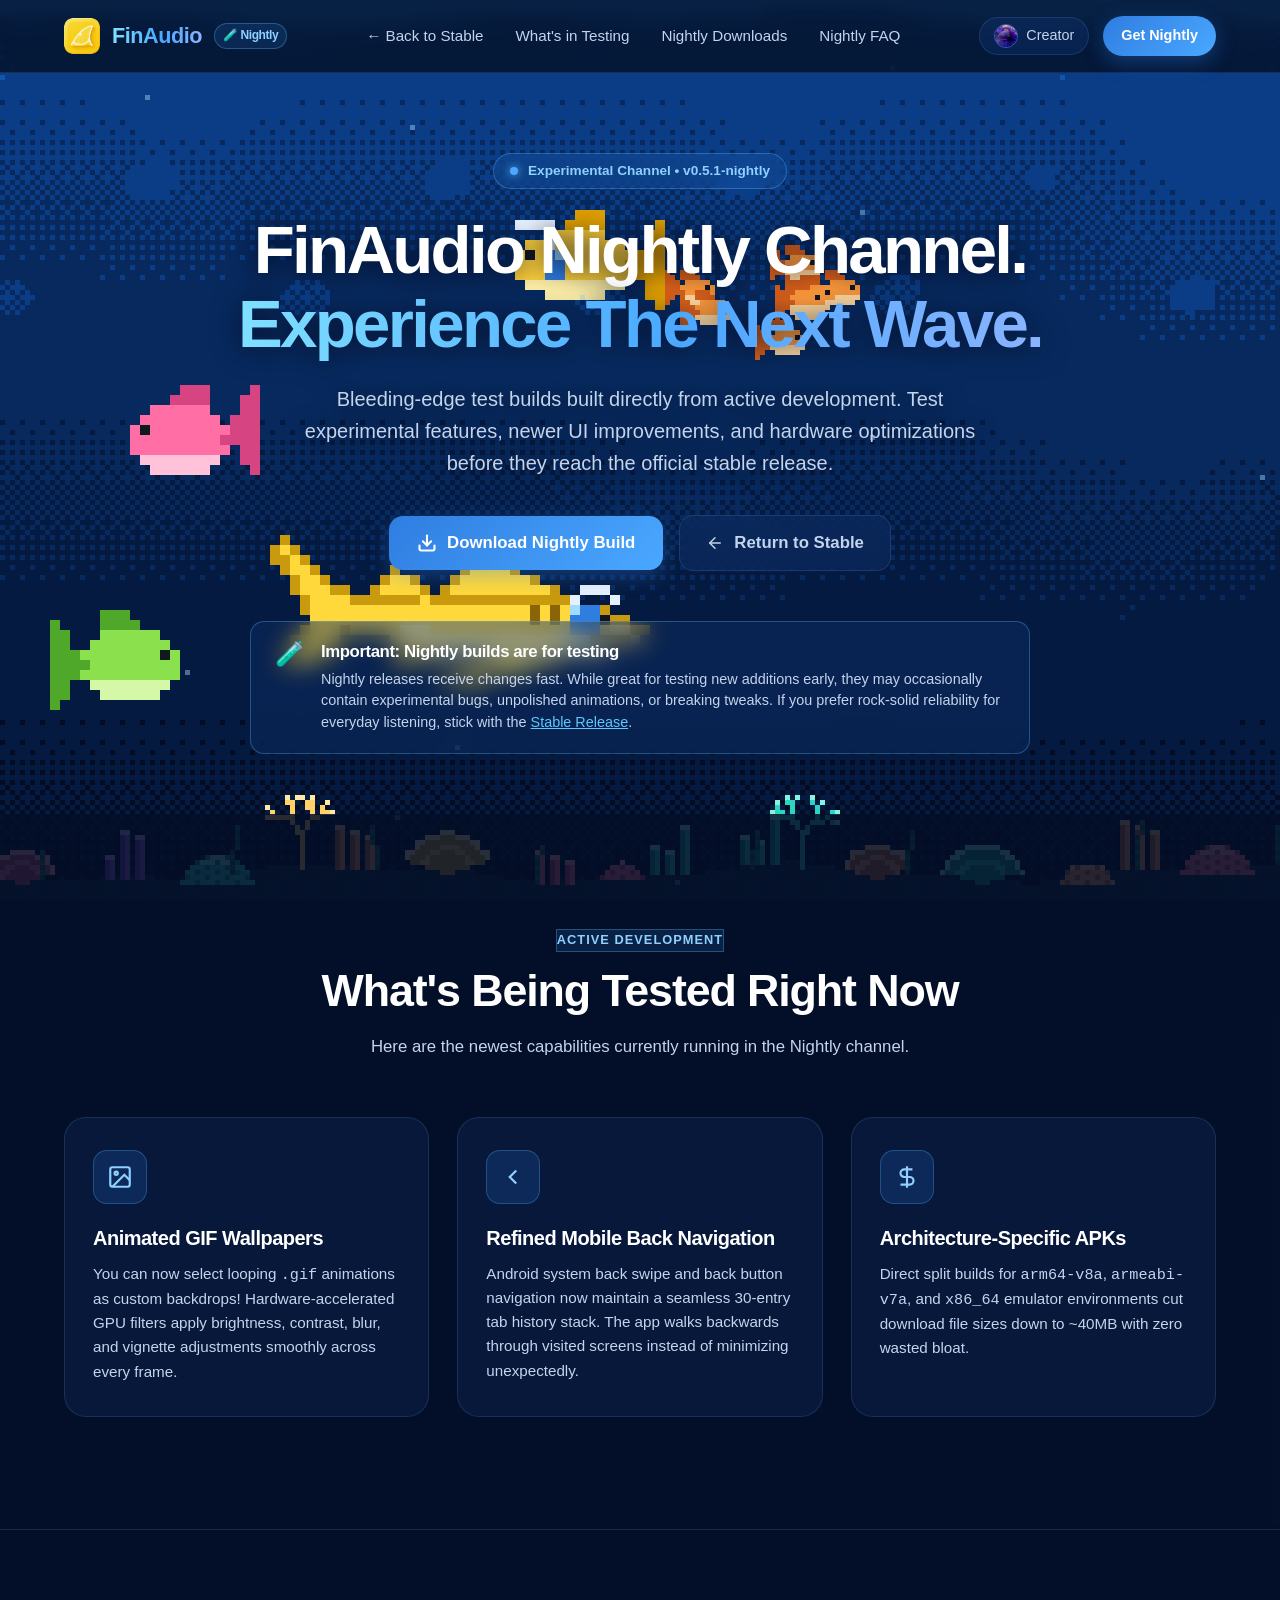
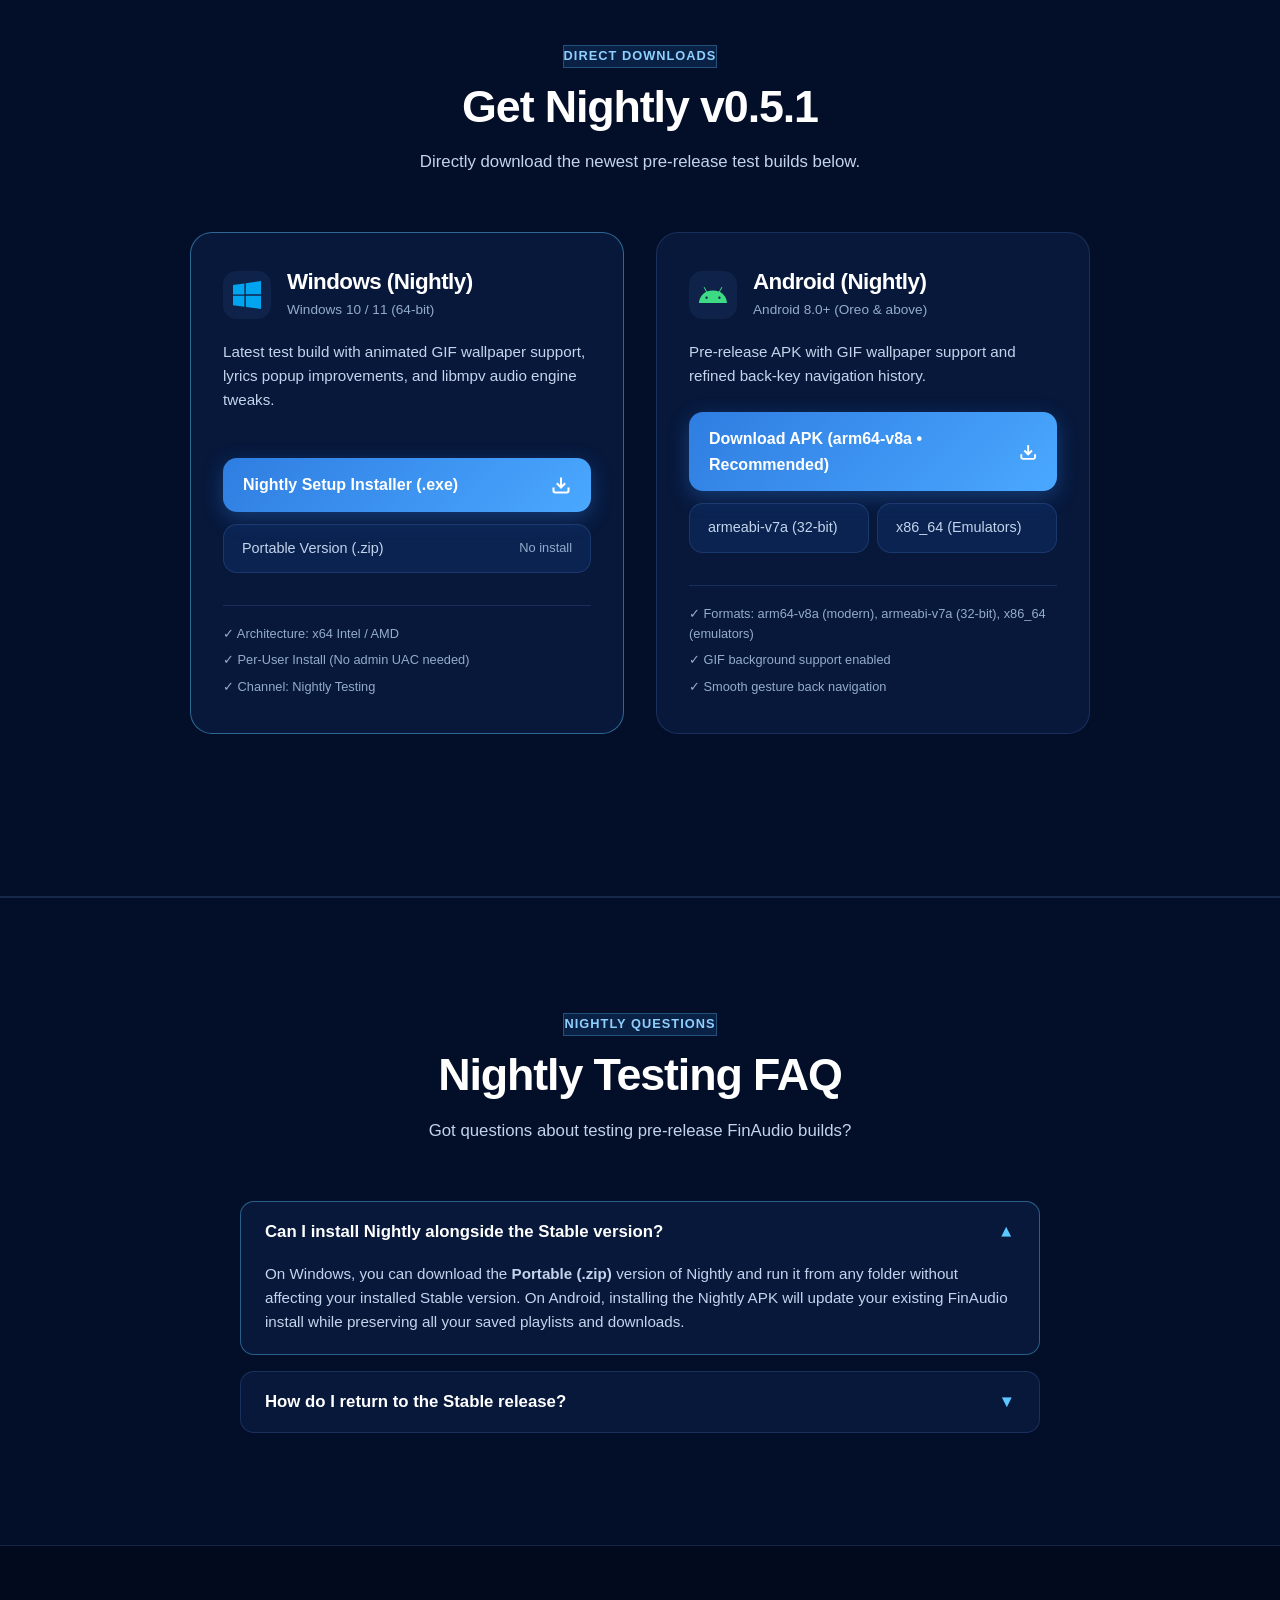
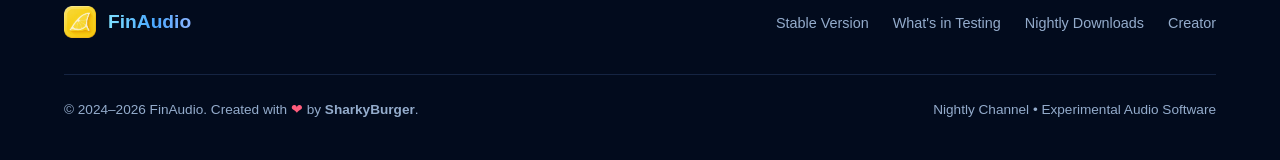
==== nightly.html @ c2ed6c3f "Upload Nightly experimental builds for Windows and Android (arm64, armv7, x86_64)" ====
<!DOCTYPE html>
<html lang="en">
<head>
  <meta charset="UTF-8">
  <meta name="viewport" content="width=device-width, initial-scale=1.0">
  <title>FinAudio Nightly — Bleeding-Edge Test Builds</title>
  <meta name="description" content="Download bleeding-edge experimental test builds of FinAudio for Windows and Android. Experience the newest features before they hit stable.">
  <meta name="keywords" content="FinAudio nightly, test builds, pre-release music player, experimental builds, finaudio beta">
  
  <!-- Open Graph / Meta -->
  <meta property="og:type" content="website">
  <meta property="og:title" content="FinAudio Nightly — Bleeding-Edge Test Builds">
  <meta property="og:description" content="Download bleeding-edge experimental test builds of FinAudio for Windows and Android.">
  <meta property="og:url" content="https://finaudio.site/nightly.html">
  <meta property="og:image" content="https://finaudio.site/assets/og-image.png">
  <meta property="og:image:secure_url" content="https://finaudio.site/assets/og-image.png">
  <meta property="og:image:type" content="image/png">
  <meta property="og:image:width" content="1200">
  <meta property="og:image:height" content="630">
  <meta property="og:image:alt" content="FinAudio pixel ocean with a lemon shark wearing headphones">
  <meta name="twitter:card" content="summary_large_image">
  <meta name="twitter:image" content="https://finaudio.site/assets/og-image.png">
  <meta name="theme-color" content="#2f7de1">
  <link rel="icon" type="image/png" href="assets/icon.png">

  <!-- Styles (Same theme and layout as landing page) -->
  <link rel="stylesheet" href="styles.css">
  <link rel="stylesheet" href="theme-blue.css">
</head>
<body>
  <!-- Ambient Glow Effects -->
  <div class="ambient-glow">
    <div class="orb-1"></div>
    <div class="orb-2"></div>
    <div class="orb-3"></div>
  </div>

  <!-- Navbar -->
  <header class="navbar">
    <div class="container nav-container">
      <a href="index.html" class="nav-brand" title="Return to FinAudio Home">
        <img src="assets/icon.png" alt="FinAudio Icon" class="brand-icon">
        <span class="brand-gradient">FinAudio</span>
        <span class="nav-tag" style="background: rgba(92, 200, 255, 0.15); color: #5cc8ff; border-color: rgba(92, 200, 255, 0.35);">🧪 Nightly</span>
      </a>

      <nav>
        <ul class="nav-links">
          <li><a href="index.html">← Back to Stable</a></li>
          <li><a href="#whats-new">What's in Testing</a></li>
          <li><a href="#downloads">Nightly Downloads</a></li>
          <li><a href="#faq">Nightly FAQ</a></li>
        </ul>
      </nav>

      <div class="nav-actions">
        <a href="https://github.com/SharkyBurger" target="_blank" rel="noopener noreferrer" class="btn-creator" title="SharkyBurger GitHub Profile">
          <img src="assets/creator.png" alt="SharkyBurger" class="creator-avatar" onerror="this.src='https://github.com/SharkyBurger.png'">
          <span>Creator</span>
        </a>
        <a href="#downloads" class="btn-nav-download">Get Nightly</a>
        <button class="mobile-toggle" aria-label="Toggle navigation">☰</button>
      </div>
    </div>
  </header>

  <!-- Hero Section -->
  <section class="hero">
    <div class="container">
      <div class="hero-badge-wrap">
        <div class="hero-badge" style="background: rgba(92, 200, 255, 0.12); border-color: rgba(92, 200, 255, 0.35); color: #5cc8ff;">
          <span class="pulse-dot" style="background: #5cc8ff; box-shadow: 0 0 10px #5cc8ff;"></span>
          <span>Experimental Channel • v0.5.1-nightly</span>
        </div>
      </div>

      <h1 class="hero-title">
        FinAudio Nightly Channel.<br>
        <span class="text-gradient">Experience The Next Wave.</span>
      </h1>

      <p class="hero-subtitle">
        Bleeding-edge test builds built directly from active development. 
        Test experimental features, newer UI improvements, and hardware optimizations before they reach the official stable release.
      </p>

      <div class="hero-cta">
        <a href="#downloads" class="btn-primary">
          <svg width="20" height="20" viewBox="0 0 24 24" fill="none" stroke="currentColor" stroke-width="2.5" stroke-linecap="round" stroke-linejoin="round">
            <path d="M21 15v4a2 2 0 0 1-2 2H5a2 2 0 0 1-2-2v-4"/>
            <polyline points="7 10 12 15 17 10"/>
            <line x1="12" y1="15" x2="12" y2="3"/>
          </svg>
          <span>Download Nightly Build</span>
        </a>
        <a href="index.html" class="btn-secondary">
          <svg width="18" height="18" viewBox="0 0 24 24" fill="none" stroke="currentColor" stroke-width="2" stroke-linecap="round" stroke-linejoin="round">
            <line x1="19" y1="12" x2="5" y2="12"></line>
            <polyline points="12 19 5 12 12 5"></polyline>
          </svg>
          <span>Return to Stable</span>
        </a>
      </div>

      <!-- Warning Callout Box -->
      <div style="max-width: 780px; margin: 0 auto; background: rgba(15, 47, 102, 0.45); border: 1px solid rgba(92, 200, 255, 0.3); border-radius: var(--radius-md); padding: 20px 24px; text-align: left; display: flex; gap: 16px; align-items: flex-start; backdrop-filter: blur(12px);">
        <div style="font-size: 1.5rem; line-height: 1;">🧪</div>
        <div>
          <h4 style="font-size: 1.05rem; margin-bottom: 6px; color: #fff;">Important: Nightly builds are for testing</h4>
          <p style="font-size: 0.9rem; color: var(--text-secondary); line-height: 1.5;">
            Nightly releases receive changes fast. While great for testing new additions early, they may occasionally contain experimental bugs, unpolished animations, or breaking tweaks. If you prefer rock-solid reliability for everyday listening, stick with the <a href="index.html#downloads" style="color: #5cc8ff; text-decoration: underline;">Stable Release</a>.
          </p>
        </div>
      </div>
    </div>
  </section>

  <!-- What's In This Nightly Section -->
  <section class="section" id="whats-new">
    <div class="container">
      <div class="section-header">
        <span class="section-tag">Active Development</span>
        <h2 class="section-title">What's Being Tested Right Now</h2>
        <p class="section-desc">
          Here are the newest capabilities currently running in the Nightly channel.
        </p>
      </div>

      <div class="features-grid">
        <!-- Nightly Feature 1 -->
        <div class="feature-card">
          <div>
            <div class="feature-icon-wrap">
              <svg width="26" height="26" viewBox="0 0 24 24" fill="none" stroke="currentColor" stroke-width="2">
                <rect x="3" y="3" width="18" height="18" rx="2" ry="2"/>
                <circle cx="8.5" cy="8.5" r="1.5"/>
                <polyline points="21 15 16 10 5 21"/>
              </svg>
            </div>
            <h3 class="feature-title">Animated GIF Wallpapers</h3>
            <p class="feature-desc">
              You can now select looping <code>.gif</code> animations as custom backdrops! Hardware-accelerated GPU filters apply brightness, contrast, blur, and vignette adjustments smoothly across every frame.
            </p>
          </div>
        </div>

        <!-- Nightly Feature 2 -->
        <div class="feature-card">
          <div>
            <div class="feature-icon-wrap cyan">
              <svg width="26" height="26" viewBox="0 0 24 24" fill="none" stroke="currentColor" stroke-width="2">
                <polyline points="15 18 9 12 15 6"></polyline>
              </svg>
            </div>
            <h3 class="feature-title">Refined Mobile Back Navigation</h3>
            <p class="feature-desc">
              Android system back swipe and back button navigation now maintain a seamless 30-entry tab history stack. The app walks backwards through visited screens instead of minimizing unexpectedly.
            </p>
          </div>
        </div>

        <!-- Nightly Feature 3 -->
        <div class="feature-card">
          <div>
            <div class="feature-icon-wrap purple">
              <svg width="26" height="26" viewBox="0 0 24 24" fill="none" stroke="currentColor" stroke-width="2">
                <path d="M12 2v20M17 5H9.5a3.5 3.5 0 0 0 0 7h5a3.5 3.5 0 0 1 0 7H6"/>
              </svg>
            </div>
            <h3 class="feature-title">Architecture-Specific APKs</h3>
            <p class="feature-desc">
              Direct split builds for <code>arm64-v8a</code>, <code>armeabi-v7a</code>, and <code>x86_64</code> emulator environments cut download file sizes down to ~40MB with zero wasted bloat.
            </p>
          </div>
        </div>
      </div>
    </div>
  </section>

  <!-- Nightly Downloads Section -->
  <section class="section download-section" id="downloads">
    <div class="container">
      <div class="section-header">
        <span class="section-tag">Direct Downloads</span>
        <h2 class="section-title">Get Nightly v0.5.1</h2>
        <p class="section-desc">
          Directly download the newest pre-release test builds below.
        </p>
      </div>

      <div class="download-cards-grid">
        <!-- Windows Card -->
        <div class="download-card highlight" id="download-windows">
          <div>
            <div class="card-platform-header">
              <div class="platform-icon" style="color: #00a4ef;">
                <svg width="28" height="28" viewBox="0 0 24 24" fill="currentColor">
                  <path d="M0 3.449L9.75 2.1v9.451H0m10.949-9.602L24 0v11.4H10.949M0 12.6h9.75v9.451L0 20.699M10.949 12.6H24V24l-12.9-1.801"/>
                </svg>
              </div>
              <div class="platform-info">
                <h3>Windows (Nightly)</h3>
                <span>Windows 10 / 11 (64-bit)</span>
              </div>
            </div>
            <p class="download-card-desc">
              Latest test build with animated GIF wallpaper support, lyrics popup improvements, and libmpv audio engine tweaks.
            </p>
          </div>

          <div class="download-actions-wrap">
            <a href="downloads/nightly/FinAudio-Nightly-Setup.exe" download="FinAudio-Nightly-Setup.exe" class="btn-download-primary">
              <span>Nightly Setup Installer (.exe)</span>
              <svg width="20" height="20" viewBox="0 0 24 24" fill="none" stroke="currentColor" stroke-width="2.5"><path d="M21 15v4a2 2 0 0 1-2 2H5a2 2 0 0 1-2-2v-4"/><polyline points="7 10 12 15 17 10"/><line x1="12" y1="15" x2="12" y2="3"/></svg>
            </a>
            <a href="downloads/nightly/FinAudio-Nightly-Portable.zip" download="FinAudio-Nightly-Portable.zip" class="btn-download-sub">
              <span>Portable Version (.zip)</span>
              <span style="font-size: 0.8rem; color: var(--text-muted);">No install</span>
            </a>
            <div class="specs-list">
              <span>✓ Architecture: x64 Intel / AMD</span>
              <span>✓ Per-User Install (No admin UAC needed)</span>
              <span>✓ Channel: Nightly Testing</span>
            </div>
          </div>
        </div>

        <!-- Android Card -->
        <div class="download-card" id="download-android">
          <div>
            <div class="card-platform-header">
              <div class="platform-icon" style="color: #3ddc84;">
                <svg width="28" height="28" viewBox="0 0 24 24" fill="currentColor">
                  <path d="M17.523 15.3414c-.5511 0-.9993-.4486-.9993-.9997s.4482-.9993.9993-.9993c.551 0 .9993.4482.9993.9993.0001.5511-.4482.9997-.9993.9997m-11.046 0c-.5511 0-.9993-.4486-.9993-.9997s.4482-.9993.9993-.9993c.5511 0 .9993.4482.9993.9993 0 .5511-.4482.9997-.9993.9997m11.4045-6.02l1.9973-3.4592a.416.416 0 00-.1521-.5676.416.416 0 00-.5676.1521l-2.0223 3.503C15.5902 8.4116 13.8533 8.125 12 8.125c-1.8533 0-3.5902.2866-5.1368.8247L4.8409 5.4467a.4161.4161 0 00-.5677-.1521.4157.4157 0 00-.1521.5676l1.9973 3.4592C2.6889 11.1867.3432 14.6589 0 18.761h24c-.3432-4.1021-2.6889-7.5743-6.1185-9.4396"/>
                </svg>
              </div>
              <div class="platform-info">
                <h3>Android (Nightly)</h3>
                <span>Android 8.0+ (Oreo & above)</span>
              </div>
            </div>
            <p class="download-card-desc">
              Pre-release APK with GIF wallpaper support and refined back-key navigation history.
            </p>
          </div>

          <div class="download-actions-wrap">
            <a href="downloads/nightly/FinAudio-Nightly-arm64-v8a.apk" download="FinAudio-Nightly-arm64-v8a.apk" class="btn-download-primary">
              <span>Download APK (arm64-v8a • Recommended)</span>
              <svg width="20" height="20" viewBox="0 0 24 24" fill="none" stroke="currentColor" stroke-width="2.5"><path d="M21 15v4a2 2 0 0 1-2 2H5a2 2 0 0 1-2-2v-4"/><polyline points="7 10 12 15 17 10"/><line x1="12" y1="15" x2="12" y2="3"/></svg>
            </a>
            <div style="display: flex; gap: 8px;">
              <a href="downloads/nightly/FinAudio-Nightly-armeabi-v7a.apk" download="FinAudio-Nightly-armeabi-v7a.apk" class="btn-download-sub" style="flex: 1;" title="For older 32-bit Android phones">
                <span>armeabi-v7a (32-bit)</span>
              </a>
              <a href="downloads/nightly/FinAudio-Nightly-x86_64.apk" download="FinAudio-Nightly-x86_64.apk" class="btn-download-sub" style="flex: 1;" title="For PC Emulators & ChromeOS">
                <span>x86_64 (Emulators)</span>
              </a>
            </div>
            <div class="specs-list">
              <span>✓ Formats: arm64-v8a (modern), armeabi-v7a (32-bit), x86_64 (emulators)</span>
              <span>✓ GIF background support enabled</span>
              <span>✓ Smooth gesture back navigation</span>
            </div>
          </div>
        </div>
      </div>
    </div>
  </section>

  <!-- Nightly FAQ -->
  <section class="section" id="faq" style="border-top: 1px solid var(--border-subtle);">
    <div class="container">
      <div class="section-header">
        <span class="section-tag">Nightly Questions</span>
        <h2 class="section-title">Nightly Testing FAQ</h2>
        <p class="section-desc">Got questions about testing pre-release FinAudio builds?</p>
      </div>

      <div class="faq-wrap">
        <div class="faq-item open">
          <button class="faq-question">
            <span>Can I install Nightly alongside the Stable version?</span>
            <span class="faq-icon">▼</span>
          </button>
          <div class="faq-answer">
            <p>
              On Windows, you can download the <strong>Portable (.zip)</strong> version of Nightly and run it from any folder without affecting your installed Stable version. On Android, installing the Nightly APK will update your existing FinAudio install while preserving all your saved playlists and downloads.
            </p>
          </div>
        </div>

        <div class="faq-item">
          <button class="faq-question">
            <span>How do I return to the Stable release?</span>
            <span class="faq-icon">▼</span>
          </button>
          <div class="faq-answer">
            <p>
              You can return anytime by visiting the <a href="index.html#downloads" style="color: #5cc8ff; text-decoration: underline;">Stable Downloads page</a> and downloading the official release.
            </p>
          </div>
        </div>
      </div>
    </div>
  </section>

  <!-- Footer -->
  <footer class="footer">
    <div class="container">
      <div class="footer-top">
        <a href="index.html" class="footer-brand">
          <img src="assets/icon.png" alt="FinAudio" style="width: 32px; height: 32px; border-radius: 6px;">
          <span class="brand-gradient">FinAudio</span>
        </a>

        <ul class="footer-nav">
          <li><a href="index.html">Stable Version</a></li>
          <li><a href="#whats-new">What's in Testing</a></li>
          <li><a href="#downloads">Nightly Downloads</a></li>
          <li><a href="https://github.com/SharkyBurger" target="_blank" rel="noopener noreferrer">Creator</a></li>
        </ul>
      </div>

      <div class="footer-bottom">
        <div>
          © 2024–2026 FinAudio. Created with <span class="heart">❤</span> by <strong>SharkyBurger</strong>.
        </div>
        <div>
          Nightly Channel • Experimental Audio Software
        </div>
      </div>
    </div>
  </footer>

  <!-- Scripts (Renders the same pixel ocean, lemon shark, and calm panels!) -->
  <script src="script.js"></script>
  <script src="ocean.js"></script>
</body>
</html>
---- styles.css ----
/* ==========================================================
   FinAudio website — blue ocean theme
   Works with ocean.js (pixel ocean canvas sits behind the page).
   Variable names kept from the original so the HTML still works;
   "crimson" now simply means the primary blue.
   ========================================================== */

:root {
  --bg-primary: #04122b;
  --bg-secondary: #061a3d;
  --bg-tertiary: #0a2350;
  --bg-card: rgba(10, 30, 68, 0.72);
  --bg-card-hover: rgba(14, 40, 88, 0.85);
  --bg-glass: rgba(6, 22, 52, 0.7);
  --panel: rgba(4, 16, 40, 0.86);

  --accent-crimson: #2f7de1;
  --accent-crimson-glow: rgba(47, 125, 225, 0.35);
  --accent-rose: #5cc8ff;
  --accent-purple: #8ab4ff;
  --accent-cyan: #7fe0ff;
  --accent-green: #6ee7d8;

  --text-primary: #ffffff;
  --text-secondary: #c3d4ec;
  --text-muted: #94accc;

  --border-subtle: rgba(120, 170, 255, 0.16);
  --border-glow: rgba(92, 200, 255, 0.4);

  --radius-sm: 8px;
  --radius-md: 14px;
  --radius-lg: 22px;
  --radius-full: 9999px;

  --transition-fast: 0.18s ease;
  --transition-normal: 0.28s cubic-bezier(0.16, 1, 0.3, 1);
  --transition-slow: 0.45s cubic-bezier(0.16, 1, 0.3, 1);

  --font-family: -apple-system, BlinkMacSystemFont, "Segoe UI", Roboto, "Helvetica Neue", Arial, sans-serif;
  --max-width: 1200px;
}

/* ---------- Base ---------- */
*, *::before, *::after { box-sizing: border-box; margin: 0; padding: 0; }

html {
  scroll-behavior: smooth;
  color-scheme: dark;
  background: var(--bg-primary);
}

body {
  font-family: var(--font-family);
  background: transparent; /* the ocean canvas shows through */
  color: var(--text-primary);
  line-height: 1.6;
  overflow-x: hidden;
  position: relative;
  min-height: 100vh;
}

/* Old glowing orbs are replaced by the pixel ocean */
.ambient-glow, .mockup-glow { display: none; }

a { color: inherit; text-decoration: none; }

h1, h2, h3, h4 {
  color: var(--text-primary);
  font-weight: 700;
  letter-spacing: -0.025em;
  line-height: 1.2;
}

p { color: var(--text-secondary); }

.container { max-width: var(--max-width); margin: 0 auto; padding: 0 24px; }

:focus-visible { outline: 2px solid var(--accent-rose); outline-offset: 3px; }

/* ---------- Navbar ---------- */
.navbar {
  position: sticky;
  top: 0;
  z-index: 100;
  -webkit-backdrop-filter: blur(14px);
  backdrop-filter: blur(14px);
  background: rgba(4, 16, 40, 0.82);
  border-bottom: 1px solid var(--border-subtle);
}

.nav-container { display: flex; align-items: center; justify-content: space-between; height: 72px; }

.nav-brand {
  display: flex;
  align-items: center;
  gap: 12px;
  font-weight: 800;
  font-size: 1.35rem;
  letter-spacing: -0.02em;
  cursor: pointer;
  user-select: none;
}

.brand-icon {
  width: 36px;
  height: 36px;
  border-radius: var(--radius-sm);
  transition: transform var(--transition-normal);
}
.nav-brand:hover .brand-icon { transform: rotate(-8deg) scale(1.08); }

.brand-gradient {
  background: linear-gradient(135deg, #fff 30%, var(--accent-cyan) 100%);
  -webkit-background-clip: text;
  background-clip: text;
  -webkit-text-fill-color: transparent;
}

.nav-tag {
  font-size: 0.75rem;
  font-weight: 600;
  padding: 2px 8px;
  background: rgba(47, 125, 225, 0.18);
  color: var(--accent-rose);
  border: 1px solid rgba(92, 200, 255, 0.3);
  border-radius: var(--radius-full);
}

.nav-links { display: flex; align-items: center; gap: 32px; list-style: none; }

.nav-links a {
  font-size: 0.95rem;
  font-weight: 500;
  color: var(--text-secondary);
  transition: color var(--transition-fast);
  position: relative;
}
.nav-links a:hover { color: var(--text-primary); }
.nav-links a::after {
  content: "";
  position: absolute;
  bottom: -6px;
  left: 0;
  width: 0;
  height: 2px;
  background: var(--accent-rose);
  transition: width var(--transition-normal);
  border-radius: 2px;
}
.nav-links a:hover::after { width: 100%; }

.nav-actions { display: flex; align-items: center; gap: 14px; }

.btn-github, .btn-creator {
  display: inline-flex;
  align-items: center;
  gap: 8px;
  padding: 6px 14px;
  background: rgba(15, 47, 102, 0.5);
  border: 1px solid var(--border-subtle);
  border-radius: var(--radius-full);
  color: var(--text-secondary);
  font-size: 0.9rem;
  font-weight: 500;
  transition: all var(--transition-fast);
}
.btn-github:hover, .btn-creator:hover { background: rgba(25, 70, 140, 0.6); color: var(--text-primary); border-color: var(--border-glow); }

.creator-avatar {
  width: 24px;
  height: 24px;
  border-radius: 50%;
  object-fit: cover;
  border: 1.5px solid rgba(74, 168, 255, 0.5);
}

.btn-nav-download {
  padding: 8px 18px;
  background: linear-gradient(135deg, #2f7de1, #4aa8ff);
  color: #fff;
  font-size: 0.9rem;
  font-weight: 600;
  border-radius: var(--radius-full);
  box-shadow: 0 4px 14px var(--accent-crimson-glow);
  transition: all var(--transition-fast);
}
.btn-nav-download:hover { transform: translateY(-1px); filter: brightness(1.1); }

.mobile-toggle {
  display: none;
  background: none;
  border: none;
  color: var(--text-primary);
  font-size: 1.6rem;
  cursor: pointer;
}

/* ---------- Hero (sits directly on the ocean) ---------- */
.hero { padding: 80px 0 60px; text-align: center; position: relative; }

.hero-badge-wrap { display: inline-block; margin-bottom: 24px; }

.hero-badge {
  display: inline-flex;
  align-items: center;
  gap: 10px;
  padding: 6px 16px;
  background: rgba(4, 16, 40, 0.6);
  border: 1px solid rgba(92, 200, 255, 0.35);
  border-radius: var(--radius-full);
  font-size: 0.85rem;
  font-weight: 600;
  color: var(--accent-rose);
  -webkit-backdrop-filter: blur(8px);
  backdrop-filter: blur(8px);
}

.hero-badge .pulse-dot {
  width: 8px;
  height: 8px;
  border-radius: 50%;
  background: var(--accent-rose);
  box-shadow: 0 0 10px var(--accent-rose);
  animation: pulse 1.8s infinite;
}

@keyframes pulse {
  0% { transform: scale(0.9); opacity: 0.7; }
  50% { transform: scale(1.3); opacity: 1; }
  100% { transform: scale(0.9); opacity: 0.7; }
}

.hero-title {
  font-size: clamp(2.6rem, 5.5vw, 4.2rem);
  font-weight: 900;
  letter-spacing: -0.04em;
  margin-bottom: 22px;
  line-height: 1.1;
  text-shadow: 0 2px 24px rgba(2, 10, 30, 0.85);
}

.hero-title .text-gradient {
  background: linear-gradient(135deg, #ffffff 10%, #8fd0ff 50%, #4aa8ff 90%);
  -webkit-background-clip: text;
  background-clip: text;
  -webkit-text-fill-color: transparent;
  text-shadow: none;
  filter: drop-shadow(0 2px 14px rgba(2, 10, 30, 0.8));
}

.hero-subtitle {
  font-size: clamp(1.05rem, 2vw, 1.25rem);
  color: var(--text-secondary);
  max-width: 680px;
  margin: 0 auto 36px;
  font-weight: 400;
  text-shadow: 0 2px 18px rgba(2, 10, 30, 0.9);
}
.hero-subtitle strong { color: #fff; }

.hero-cta {
  display: flex;
  align-items: center;
  justify-content: center;
  gap: 16px;
  flex-wrap: wrap;
  margin-bottom: 50px;
}

.btn-primary {
  display: inline-flex;
  align-items: center;
  gap: 10px;
  padding: 14px 28px;
  background: linear-gradient(135deg, #2f7de1, #4aa8ff);
  color: #fff;
  font-weight: 700;
  font-size: 1.05rem;
  border-radius: var(--radius-md);
  box-shadow: 0 8px 26px var(--accent-crimson-glow);
  transition: all var(--transition-fast);
  cursor: pointer;
  border: none;
}
.btn-primary:hover { transform: translateY(-2px); filter: brightness(1.1); }

.btn-secondary {
  display: inline-flex;
  align-items: center;
  gap: 10px;
  padding: 14px 26px;
  background: rgba(4, 16, 40, 0.6);
  border: 1px solid var(--border-subtle);
  color: var(--text-primary);
  font-weight: 600;
  font-size: 1.05rem;
  border-radius: var(--radius-md);
  -webkit-backdrop-filter: blur(8px);
  backdrop-filter: blur(8px);
  transition: all var(--transition-fast);
}
.btn-secondary:hover { background: rgba(15, 47, 102, 0.7); border-color: var(--border-glow); transform: translateY(-2px); }

/* ---------- App mockup ---------- */
.hero-mockup-wrapper { margin: 0 auto; max-width: 980px; position: relative; }

.app-window-frame {
  position: relative;
  z-index: 1;
  background: rgba(5, 18, 44, 0.94);
  border: 1px solid var(--border-subtle);
  border-radius: var(--radius-lg);
  box-shadow: 0 24px 60px rgba(0, 6, 20, 0.6);
  overflow: hidden;
  text-align: left;
}

.window-titlebar {
  display: flex;
  align-items: center;
  justify-content: space-between;
  padding: 12px 18px;
  background: rgba(3, 12, 30, 0.95);
  border-bottom: 1px solid var(--border-subtle);
}

.traffic-lights { display: flex; gap: 8px; }
.traffic-light { width: 12px; height: 12px; border-radius: 50%; }
.traffic-light.close { background: #ff5f56; }
.traffic-light.min { background: #ffbd2e; }
.traffic-light.max { background: #27c93f; }

.window-title {
  font-size: 0.85rem;
  color: var(--text-muted);
  font-weight: 500;
  display: flex;
  align-items: center;
  gap: 6px;
}

.window-badge {
  font-size: 0.7rem;
  background: rgba(110, 231, 216, 0.15);
  color: var(--accent-green);
  padding: 1px 6px;
  border-radius: 4px;
  font-weight: 600;
}

.app-window-body { display: grid; grid-template-columns: 220px 1fr; height: 480px; }

.app-sidebar {
  background: rgba(3, 12, 30, 0.6);
  border-right: 1px solid var(--border-subtle);
  padding: 18px 12px;
  display: flex;
  flex-direction: column;
  gap: 16px;
}

.sidebar-category {
  font-size: 0.7rem;
  font-weight: 700;
  text-transform: uppercase;
  color: var(--text-muted);
  padding: 0 10px;
  letter-spacing: 0.05em;
}

.sidebar-item {
  display: flex;
  align-items: center;
  gap: 12px;
  padding: 10px 12px;
  border-radius: var(--radius-sm);
  color: var(--text-secondary);
  font-size: 0.88rem;
  font-weight: 500;
  cursor: pointer;
  transition: all var(--transition-fast);
}
.sidebar-item.active {
  background: rgba(47, 125, 225, 0.2);
  color: var(--text-primary);
  font-weight: 600;
  border-left: 3px solid var(--accent-rose);
}
.sidebar-item:hover:not(.active) { background: rgba(120, 170, 255, 0.08); color: var(--text-primary); }

.app-main-stage {
  padding: 24px;
  display: flex;
  flex-direction: column;
  justify-content: space-between;
  background: linear-gradient(160deg, rgba(15, 47, 102, 0.35), transparent 60%);
  position: relative;
}

.mockup-now-playing { display: flex; align-items: center; gap: 22px; }

.album-art-wrap {
  position: relative;
  width: 140px;
  height: 140px;
  border-radius: var(--radius-md);
  overflow: hidden;
  box-shadow: 0 12px 30px rgba(0, 6, 20, 0.6);
  border: 1px solid var(--border-subtle);
  flex-shrink: 0;
}

.album-art-img {
  width: 100%;
  height: 100%;
  background: linear-gradient(135deg, #0f3b7a, #061a3d);
  display: flex;
  align-items: center;
  justify-content: center;
  font-size: 3rem;
}

.track-info-header { display: flex; flex-direction: column; gap: 4px; min-width: 0; }
.track-badge-row { display: flex; align-items: center; gap: 8px; }

.high-res-badge {
  font-size: 0.65rem;
  font-weight: 700;
  background: var(--accent-crimson);
  color: #fff;
  padding: 2px 6px;
  border-radius: 4px;
  text-transform: uppercase;
}

.source-badge {
  font-size: 0.65rem;
  font-weight: 600;
  color: var(--accent-green);
  background: rgba(110, 231, 216, 0.15);
  padding: 2px 6px;
  border-radius: 4px;
}

.track-title { font-size: 1.5rem; font-weight: 800; color: #fff; }
.track-artist { font-size: 0.95rem; color: var(--text-secondary); }

.floating-lyrics-card {
  position: absolute;
  top: 20px;
  right: 24px;
  width: 250px;
  background: rgba(8, 26, 60, 0.92);
  border: 1px solid rgba(92, 200, 255, 0.3);
  border-radius: var(--radius-md);
  box-shadow: 0 12px 28px rgba(0, 6, 20, 0.6);
  padding: 14px;
  display: flex;
  flex-direction: column;
  gap: 8px;
}

.lyrics-header {
  display: flex;
  align-items: center;
  justify-content: space-between;
  font-size: 0.72rem;
  font-weight: 700;
  color: var(--accent-rose);
  text-transform: uppercase;
  letter-spacing: 0.05em;
}

.lyrics-line { font-size: 0.82rem; color: var(--text-muted); transition: all var(--transition-fast); }
.lyrics-line.active {
  font-size: 0.95rem;
  font-weight: 800;
  color: #ffffff;
  text-shadow: 0 0 12px rgba(92, 200, 255, 0.7);
  transform: translateX(4px);
}

.visualizer-bars { display: flex; align-items: flex-end; gap: 4px; height: 36px; }
.viz-bar {
  width: 4px;
  background: linear-gradient(to top, #2f7de1, #7fe0ff);
  border-radius: 2px;
  animation: bounceBar 1.2s ease-in-out infinite alternate;
}
.viz-bar:nth-child(1) { height: 40%; animation-delay: 0.1s; }
.viz-bar:nth-child(2) { height: 80%; animation-delay: 0.3s; }
.viz-bar:nth-child(3) { height: 100%; animation-delay: 0s; }
.viz-bar:nth-child(4) { height: 60%; animation-delay: 0.4s; }
.viz-bar:nth-child(5) { height: 90%; animation-delay: 0.2s; }
.viz-bar:nth-child(6) { height: 50%; animation-delay: 0.5s; }

@keyframes bounceBar { 0% { transform: scaleY(0.3); } 100% { transform: scaleY(1); } }

.app-player-bar {
  background: rgba(3, 12, 30, 0.95);
  border: 1px solid var(--border-subtle);
  border-radius: var(--radius-md);
  padding: 12px 18px;
  display: flex;
  flex-direction: column;
  gap: 10px;
}

.scrubber-row { display: flex; align-items: center; gap: 12px; font-size: 0.75rem; color: var(--text-muted); }

.scrubber-track {
  flex: 1;
  height: 4px;
  background: rgba(120, 170, 255, 0.18);
  border-radius: 2px;
  position: relative;
  overflow: hidden;
}
.scrubber-fill { width: 45%; height: 100%; background: linear-gradient(90deg, #2f7de1, #7fe0ff); border-radius: 2px; }

.player-controls-row { display: flex; align-items: center; justify-content: space-between; flex-wrap: wrap; gap: 10px; }
.playback-buttons { display: flex; align-items: center; gap: 16px; }

.btn-ctrl {
  background: none;
  border: none;
  color: var(--text-secondary);
  font-size: 1.1rem;
  cursor: pointer;
  transition: color var(--transition-fast);
}
.btn-ctrl:hover { color: var(--text-primary); }

.btn-play-circle {
  width: 38px;
  height: 38px;
  background: linear-gradient(135deg, #2f7de1, #4aa8ff);
  border: none;
  border-radius: 50%;
  color: #fff;
  display: flex;
  align-items: center;
  justify-content: center;
  box-shadow: 0 4px 14px var(--accent-crimson-glow);
  cursor: pointer;
}

/* ---------- Stats strip ---------- */
.stats-strip {
  padding: 40px 0;
  border-top: 1px solid var(--border-subtle);
  border-bottom: 1px solid var(--border-subtle);
  background: rgba(4, 16, 40, 0.82);
}

.stats-grid { display: grid; grid-template-columns: repeat(4, 1fr); gap: 24px; text-align: center; }

.stat-item h3 {
  font-size: 2rem;
  font-weight: 800;
  margin-bottom: 4px;
  background: linear-gradient(135deg, #fff, #8fd0ff);
  -webkit-background-clip: text;
  background-clip: text;
  -webkit-text-fill-color: transparent;
}
.stat-item p { font-size: 0.9rem; color: var(--text-muted); }

/* ---------- Sections (calm panels over the ocean) ---------- */
.section { padding: 100px 0; position: relative; background: var(--panel); }

.section-header { text-align: center; max-width: 680px; margin: 0 auto 60px; }

.section-tag {
  display: inline-block;
  font-size: 0.8rem;
  font-weight: 700;
  text-transform: uppercase;
  color: var(--accent-rose);
  letter-spacing: 0.08em;
  margin-bottom: 12px;
}

.section-title { font-size: clamp(2rem, 3.5vw, 2.8rem); margin-bottom: 16px; }
.section-desc { font-size: 1.05rem; color: var(--text-secondary); }

/* Features */
.features-grid { display: grid; grid-template-columns: repeat(3, 1fr); gap: 28px; }

.feature-card {
  background: var(--bg-card);
  border: 1px solid var(--border-subtle);
  border-radius: var(--radius-lg);
  padding: 32px 28px;
  transition: all var(--transition-normal);
  position: relative;
  overflow: hidden;
  display: flex;
  flex-direction: column;
  justify-content: space-between;
}
.feature-card::before {
  content: "";
  position: absolute;
  top: 0;
  left: 0;
  width: 100%;
  height: 2px;
  background: linear-gradient(90deg, transparent, var(--accent-rose), transparent);
  opacity: 0;
  transition: opacity var(--transition-normal);
}
.feature-card:hover {
  transform: translateY(-4px);
  background: var(--bg-card-hover);
  border-color: rgba(92, 200, 255, 0.4);
}
.feature-card:hover::before { opacity: 1; }

.feature-icon-wrap {
  width: 54px;
  height: 54px;
  border-radius: var(--radius-md);
  background: rgba(47, 125, 225, 0.18);
  border: 1px solid rgba(92, 200, 255, 0.25);
  display: flex;
  align-items: center;
  justify-content: center;
  margin-bottom: 22px;
  color: var(--accent-rose);
}
/* colour variants all stay in the blue family */
.feature-icon-wrap.purple { background: rgba(138, 180, 255, 0.14); border-color: rgba(138, 180, 255, 0.3); color: var(--accent-purple); }
.feature-icon-wrap.cyan { background: rgba(127, 224, 255, 0.12); border-color: rgba(127, 224, 255, 0.28); color: var(--accent-cyan); }
.feature-icon-wrap.green { background: rgba(110, 231, 216, 0.12); border-color: rgba(110, 231, 216, 0.28); color: var(--accent-green); }

.feature-title { font-size: 1.25rem; margin-bottom: 12px; }
.feature-desc { font-size: 0.95rem; line-height: 1.6; }

/* Experience tabs */
#experience { background: rgba(7, 24, 56, 0.9) !important; }

.experience-tabs-header { display: flex; align-items: center; justify-content: center; gap: 12px; margin-bottom: 40px; flex-wrap: wrap; }

.exp-tab-btn {
  padding: 10px 22px;
  background: rgba(15, 47, 102, 0.45);
  border: 1px solid var(--border-subtle);
  border-radius: var(--radius-full);
  color: var(--text-secondary);
  font-weight: 600;
  font-size: 0.95rem;
  cursor: pointer;
  transition: all var(--transition-fast);
}
.exp-tab-btn.active {
  background: linear-gradient(135deg, #2f7de1, #4aa8ff);
  color: #fff;
  border-color: transparent;
  box-shadow: 0 4px 16px var(--accent-crimson-glow);
}
.exp-tab-btn:hover:not(.active) { background: rgba(25, 70, 140, 0.55); color: #fff; }

.exp-tab-content {
  display: none;
  background: var(--bg-card);
  border: 1px solid var(--border-subtle);
  border-radius: var(--radius-lg);
  padding: 40px;
  animation: fadeIn 0.3s ease;
}
.exp-tab-content.active { display: grid; grid-template-columns: 1fr 1fr; gap: 40px; align-items: center; }

@keyframes fadeIn { from { opacity: 0; transform: translateY(8px); } to { opacity: 1; transform: translateY(0); } }

.exp-text h3 { font-size: 1.8rem; margin-bottom: 16px; }
.exp-text p { font-size: 1rem; margin-bottom: 20px; }

.exp-feature-list { list-style: none; display: flex; flex-direction: column; gap: 12px; }
.exp-feature-list li { display: flex; align-items: center; gap: 10px; font-size: 0.92rem; color: var(--text-secondary); }
.exp-feature-list li svg { color: var(--accent-green); flex-shrink: 0; }

.exp-visual-card {
  background: rgba(4, 16, 40, 0.7);
  border: 1px solid var(--border-subtle);
  border-radius: var(--radius-md);
  padding: 24px;
}

/* Downloads */
.download-section {
  background: rgba(6, 26, 61, 0.9);
  border-top: 1px solid var(--border-subtle);
  border-bottom: 1px solid var(--border-subtle);
}

.download-cards-grid { display: grid; grid-template-columns: repeat(2, 1fr); gap: 32px; max-width: 900px; margin: 0 auto 50px; }

.download-card {
  background: var(--bg-card);
  border: 1px solid var(--border-subtle);
  border-radius: var(--radius-lg);
  padding: 36px 32px;
  display: flex;
  flex-direction: column;
  justify-content: space-between;
  position: relative;
  transition: all var(--transition-normal);
}
.download-card.highlight { border-color: rgba(92, 200, 255, 0.45); }
.download-card:hover { transform: translateY(-4px); border-color: rgba(92, 200, 255, 0.5); }

.card-platform-header { display: flex; align-items: center; gap: 16px; margin-bottom: 18px; }

.platform-icon {
  width: 48px;
  height: 48px;
  border-radius: var(--radius-md);
  background: rgba(120, 170, 255, 0.08);
  display: flex;
  align-items: center;
  justify-content: center;
  font-size: 1.5rem;
}

.platform-info h3 { font-size: 1.4rem; }
.platform-info span { font-size: 0.85rem; color: var(--text-muted); }
.download-card-desc { font-size: 0.95rem; margin-bottom: 24px; }

.download-actions-wrap { display: flex; flex-direction: column; gap: 12px; }

.btn-download-primary {
  display: flex;
  align-items: center;
  justify-content: space-between;
  padding: 14px 20px;
  background: linear-gradient(135deg, #2f7de1, #4aa8ff);
  color: #fff;
  border-radius: var(--radius-md);
  font-weight: 700;
  font-size: 1rem;
  box-shadow: 0 6px 18px var(--accent-crimson-glow);
  transition: all var(--transition-fast);
}
.btn-download-primary:hover { transform: translateY(-2px); filter: brightness(1.1); }

.btn-download-sub {
  display: flex;
  align-items: center;
  justify-content: space-between;
  padding: 12px 18px;
  background: rgba(15, 47, 102, 0.45);
  border: 1px solid var(--border-subtle);
  border-radius: var(--radius-md);
  color: var(--text-secondary);
  font-weight: 500;
  font-size: 0.9rem;
  transition: all var(--transition-fast);
}
.btn-download-sub:hover { background: rgba(25, 70, 140, 0.55); color: var(--text-primary); border-color: var(--border-glow); }

.specs-list {
  margin-top: 20px;
  padding-top: 18px;
  border-top: 1px solid var(--border-subtle);
  font-size: 0.8rem;
  color: var(--text-muted);
  display: flex;
  flex-direction: column;
  gap: 6px;
}

.install-guide-box {
  max-width: 900px;
  margin: 0 auto;
  background: rgba(4, 16, 40, 0.7);
  border: 1px solid var(--border-subtle);
  border-radius: var(--radius-md);
  padding: 24px 28px;
}
.install-guide-box h4 { font-size: 1.1rem; margin-bottom: 10px; display: flex; align-items: center; gap: 10px; color: var(--accent-rose); }
.install-guide-box p { font-size: 0.9rem; line-height: 1.6; }

/* FAQ */
.faq-wrap { max-width: 800px; margin: 0 auto; display: flex; flex-direction: column; gap: 16px; }

.faq-item {
  background: var(--bg-card);
  border: 1px solid var(--border-subtle);
  border-radius: var(--radius-md);
  overflow: hidden;
  transition: border-color var(--transition-fast);
}
.faq-item.open { border-color: rgba(92, 200, 255, 0.4); }

.faq-question {
  width: 100%;
  padding: 20px 24px;
  background: none;
  border: none;
  color: var(--text-primary);
  font-family: inherit;
  font-size: 1.05rem;
  font-weight: 600;
  text-align: left;
  cursor: pointer;
  display: flex;
  align-items: center;
  justify-content: space-between;
  gap: 16px;
}

.faq-icon { transition: transform var(--transition-normal); color: var(--accent-rose); flex-shrink: 0; }
.faq-item.open .faq-icon { transform: rotate(180deg); }

.faq-answer { max-height: 0; overflow: hidden; transition: max-height var(--transition-normal); padding: 0 24px; }
.faq-item.open .faq-answer { max-height: 350px; padding-bottom: 20px; }
.faq-answer p { font-size: 0.95rem; line-height: 1.6; }

/* About pill (inline-styled in the HTML) */
#about { border-top: 1px solid var(--border-subtle) !important; }
#about div[style*="inline-flex"] {
  background: rgba(47, 125, 225, 0.14) !important;
  border-color: rgba(92, 200, 255, 0.35) !important;
}

/* ---------- Footer ---------- */
.footer { padding: 60px 0 40px; border-top: 1px solid var(--border-subtle); background: rgba(3, 10, 26, 0.96); }

.footer-top { display: flex; align-items: center; justify-content: space-between; margin-bottom: 36px; flex-wrap: wrap; gap: 20px; }
.footer-brand { display: flex; align-items: center; gap: 12px; font-size: 1.2rem; font-weight: 800; }
.footer-nav { display: flex; align-items: center; gap: 24px; list-style: none; flex-wrap: wrap; }
.footer-nav a { font-size: 0.9rem; color: var(--text-muted); transition: color var(--transition-fast); }
.footer-nav a:hover { color: var(--text-primary); }

.footer-bottom {
  display: flex;
  align-items: center;
  justify-content: space-between;
  padding-top: 24px;
  border-top: 1px solid var(--border-subtle);
  font-size: 0.85rem;
  color: var(--text-muted);
  flex-wrap: wrap;
  gap: 16px;
}

.heart { color: #ff5c7c; display: inline-block; animation: beat 1.5s infinite; }
@keyframes beat { 0%, 100% { transform: scale(1); } 50% { transform: scale(1.2); } }

/* ---------- Toast ---------- */
.toast {
  position: fixed;
  bottom: 24px;
  right: 24px;
  background: rgba(6, 22, 52, 0.96);
  border: 1px solid var(--accent-rose);
  color: #fff;
  padding: 12px 20px;
  border-radius: var(--radius-md);
  box-shadow: 0 10px 30px rgba(0, 6, 20, 0.8);
  -webkit-backdrop-filter: blur(12px);
  backdrop-filter: blur(12px);
  z-index: 1000;
  font-size: 0.9rem;
  display: flex;
  align-items: center;
  gap: 10px;
  transform: translateY(100px);
  opacity: 0;
  transition: all var(--transition-normal);
  pointer-events: none;
}
.toast.show { transform: translateY(0); opacity: 1; pointer-events: auto; }

/* ---------- Responsive ---------- */
@media (max-width: 992px) {
  .features-grid { grid-template-columns: repeat(2, 1fr); }
  .app-window-body { grid-template-columns: 1fr; height: auto; }
  .app-sidebar { display: none; }
  .floating-lyrics-card { position: relative; top: auto; right: auto; width: 100%; margin: 20px 0; }
  .exp-tab-content.active { grid-template-columns: 1fr; }
  .download-cards-grid { grid-template-columns: 1fr; }
  .stats-grid { grid-template-columns: repeat(2, 1fr); }
}

@media (max-width: 768px) {
  .nav-links, .nav-actions .btn-github, .nav-actions .btn-creator { display: none; }
  .mobile-toggle { display: block; }
  .nav-links.mobile-open {
    display: flex;
    flex-direction: column;
    align-items: flex-start;
    position: absolute;
    top: 72px;
    left: 0;
    width: 100%;
    background: rgba(4, 16, 40, 0.98);
    -webkit-backdrop-filter: blur(20px);
    backdrop-filter: blur(20px);
    border-bottom: 1px solid var(--border-subtle);
    padding: 24px;
    gap: 20px;
  }

  .hero { padding: 56px 0 40px; }
  .hero-title { font-size: 2.3rem; }
  .section { padding: 64px 0; }
  .section-header { margin-bottom: 40px; }

  .features-grid { grid-template-columns: 1fr; }
  .stats-grid { grid-template-columns: 1fr; gap: 20px; }

  .mockup-now-playing { flex-direction: column; align-items: flex-start; gap: 14px; }
  .album-art-wrap { width: 110px; height: 110px; }
  .track-title { font-size: 1.2rem; }

  .exp-tab-content { padding: 24px; }
  .exp-text h3 { font-size: 1.4rem; }
  .download-card { padding: 28px 22px; }
  .footer-top, .footer-bottom { flex-direction: column; text-align: center; }
}

@media (prefers-reduced-motion: reduce) {
  *, *::before, *::after { animation-duration: 0.001ms !important; transition-duration: 0.001ms !important; scroll-behavior: auto !important; }
}
---- theme-blue.css ----
/* FinAudio blue theme + declutter layer
   Load AFTER styles.css:  <link rel="stylesheet" href="theme-blue.css"> */

:root {
  --blue-950: #030c22;
  --blue-900: #04122b;
  --blue-800: #0a1f44;
  --blue-700: #0f2f66;
  --blue-500: #2f7de1;
  --blue-400: #4aa8ff;
  --blue-300: #8fd0ff;

  /* remap the old rose / purple / green accents to blues */
  --accent-rose: #5cc8ff;
  --accent-cyan: #7fe0ff;
  --accent-purple: #8ab4ff;
  --accent-green: #6ee7d8;

  --text-secondary: #c3d4ec;
  --text-muted: #94accc;
  --border-subtle: rgba(120, 170, 255, .16);
}

/* ---------- Remove visual noise ---------- */
.ambient-glow,
.mockup-glow { display: none !important; }

.hero { background: none; }

/* ---------- Calm panels so text never fights the ocean ---------- */
.navbar {
  background: rgba(4, 16, 40, .82);
  -webkit-backdrop-filter: blur(12px);
  backdrop-filter: blur(12px);
  border-bottom: 1px solid var(--border-subtle);
}

.stats-strip {
  background: rgba(4, 16, 40, .8);
  border-top: 1px solid var(--border-subtle);
  border-bottom: 1px solid var(--border-subtle);
}

.section {
  background: rgba(4, 16, 40, .86);
  padding-top: clamp(64px, 9vw, 112px);
  padding-bottom: clamp(64px, 9vw, 112px);
}
#experience { background: rgba(7, 24, 56, .9) !important; }
#about { border-top: 1px solid var(--border-subtle) !important; }

.footer {
  background: rgba(3, 12, 30, .96);
  border-top: 1px solid var(--border-subtle);
}

.section-header { margin-bottom: 56px; }
.section-desc { max-width: 60ch; margin-left: auto; margin-right: auto; }

/* Hero text sits straight on the ocean, so give it a soft backing shadow */
.hero-title, .hero-subtitle { text-shadow: 0 2px 24px rgba(2, 10, 30, .85); }

/* ---------- Cards: flat, quiet, one consistent look ---------- */
.feature-card,
.download-card,
.faq-item,
.install-guide-box,
.exp-visual-card {
  background: rgba(10, 30, 68, .72);
  border: 1px solid var(--border-subtle);
  box-shadow: none;
  -webkit-backdrop-filter: none;
  backdrop-filter: none;
}
.feature-card:hover,
.download-card:hover {
  border-color: rgba(92, 200, 255, .4);
  transform: translateY(-2px);
  box-shadow: none;
}
.download-card.highlight { border-color: rgba(92, 200, 255, .45); }

.app-window-frame {
  background: rgba(5, 18, 44, .94);
  border: 1px solid var(--border-subtle);
  box-shadow: 0 24px 60px rgba(0, 6, 20, .55);
}
.app-sidebar { background: rgba(4, 14, 36, .6); }
.floating-lyrics-card { background: rgba(10, 30, 68, .85); border: 1px solid var(--border-subtle); }

/* ---------- Blue accents ---------- */
.text-gradient,
.brand-gradient {
  background: linear-gradient(90deg, #7fe0ff, #4aa8ff 55%, #8ab4ff) !important;
  -webkit-background-clip: text !important;
  background-clip: text !important;
  -webkit-text-fill-color: transparent !important;
  color: transparent !important;
}

.btn-primary,
.btn-nav-download,
.btn-download-primary,
.btn-play-circle {
  background: linear-gradient(135deg, #2f7de1, #4aa8ff) !important;
  color: #fff !important;
  border: none;
  box-shadow: 0 6px 20px rgba(47, 125, 225, .35) !important;
}
.btn-primary:hover,
.btn-nav-download:hover,
.btn-download-primary:hover { filter: brightness(1.1); }

.btn-secondary,
.btn-github,
.btn-download-sub {
  background: rgba(15, 47, 102, .5) !important;
  border: 1px solid var(--border-subtle) !important;
  color: var(--text-secondary) !important;
}

.hero-badge,
.nav-tag,
.section-tag,
.high-res-badge,
.source-badge {
  background: rgba(47, 125, 225, .16) !important;
  border: 1px solid rgba(92, 200, 255, .3) !important;
  color: var(--blue-300) !important;
}
.pulse-dot { background: var(--blue-400) !important; box-shadow: 0 0 0 0 rgba(74, 168, 255, .5); }
.scrubber-fill { background: linear-gradient(90deg, #2f7de1, #7fe0ff) !important; }
.viz-bar { background: var(--blue-400) !important; }
.sidebar-item.active { background: rgba(47, 125, 225, .2) !important; color: var(--blue-300) !important; }
.exp-tab-btn.active { background: rgba(47, 125, 225, .25) !important; border-color: rgba(92, 200, 255, .5) !important; color: #fff !important; }
.lyrics-line.active { color: var(--blue-300) !important; text-shadow: none !important; }

.feature-icon-wrap,
.feature-icon-wrap.cyan,
.feature-icon-wrap.purple,
.feature-icon-wrap.green {
  background: rgba(47, 125, 225, .18) !important;
  color: var(--blue-300) !important;
  border: 1px solid rgba(92, 200, 255, .25) !important;
}

/* About pill (inline-styled pink -> blue) */
#about div[style*="inline-flex"] {
  background: rgba(47, 125, 225, .14) !important;
  border-color: rgba(92, 200, 255, .35) !important;
}

/* Reduced motion: also quiet the page itself */
@media (prefers-reduced-motion: reduce) {
  * { animation-duration: .001ms !important; transition-duration: .001ms !important; }
}
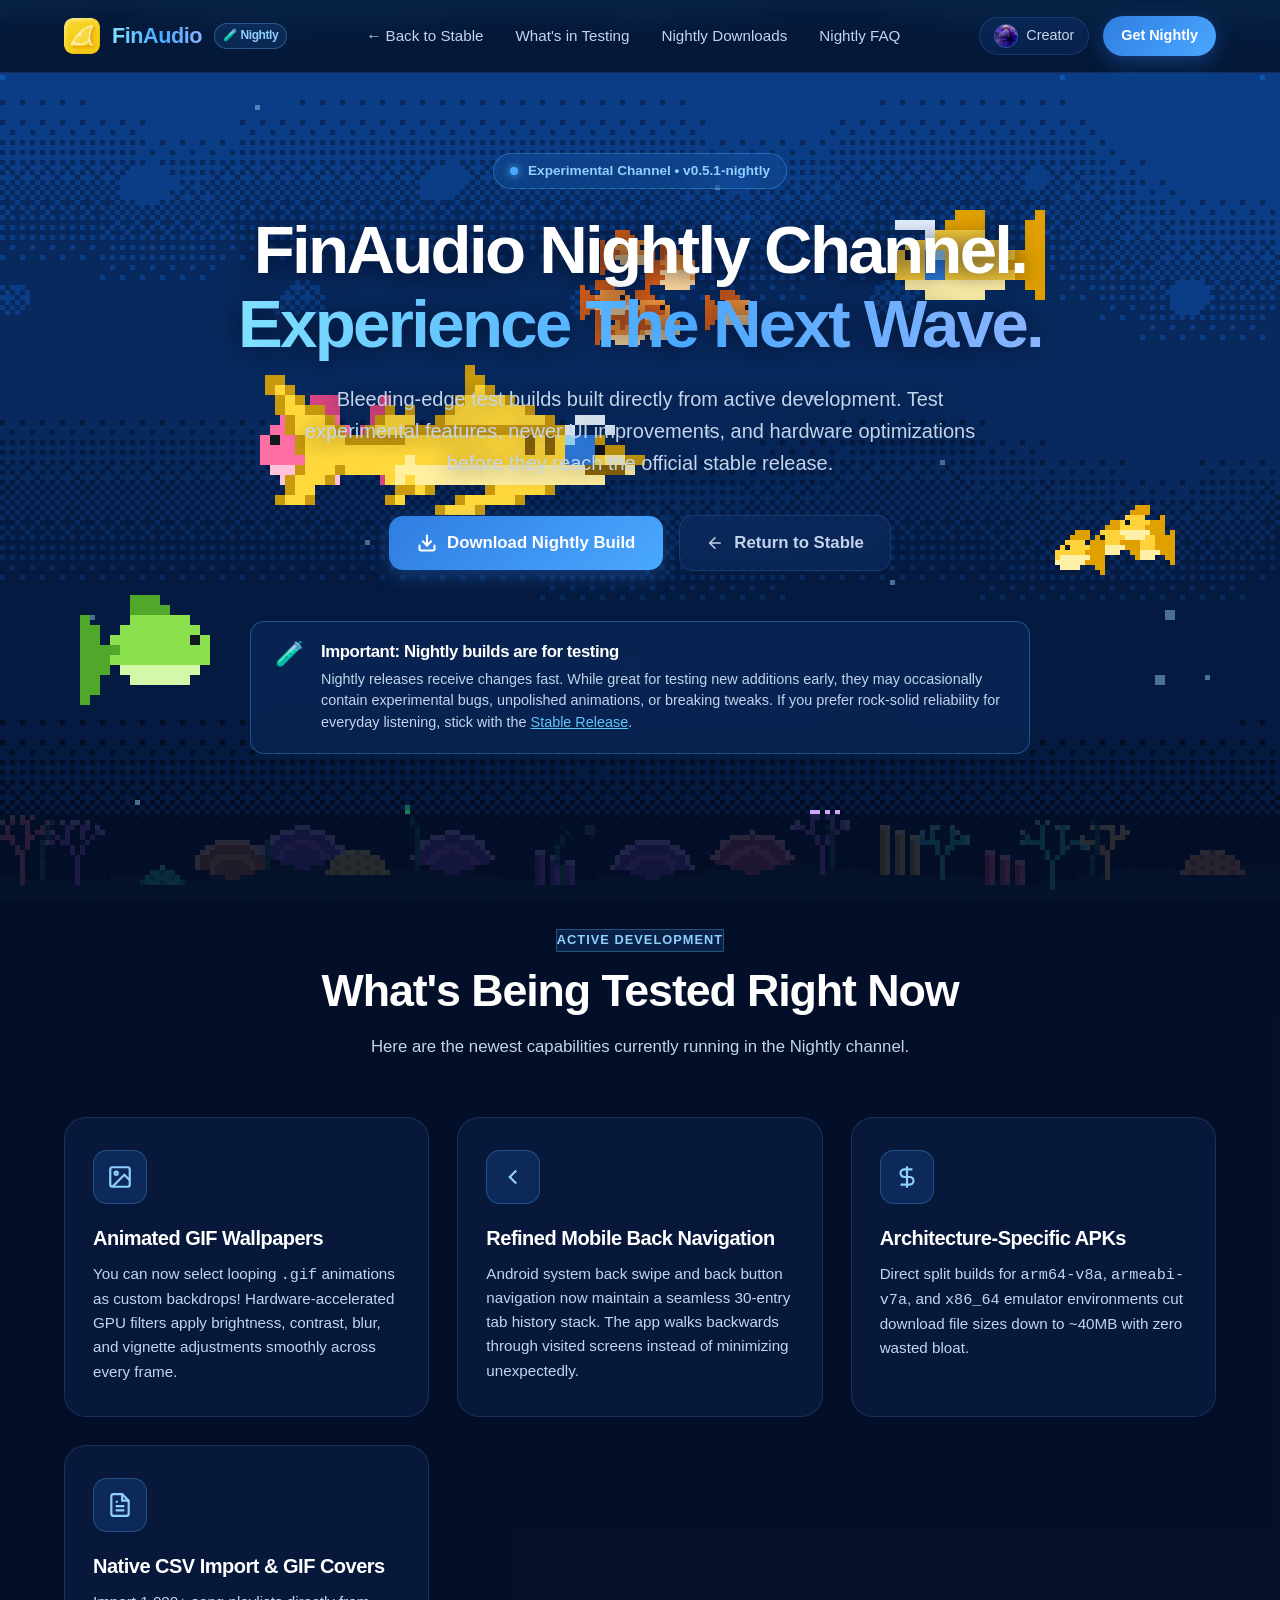
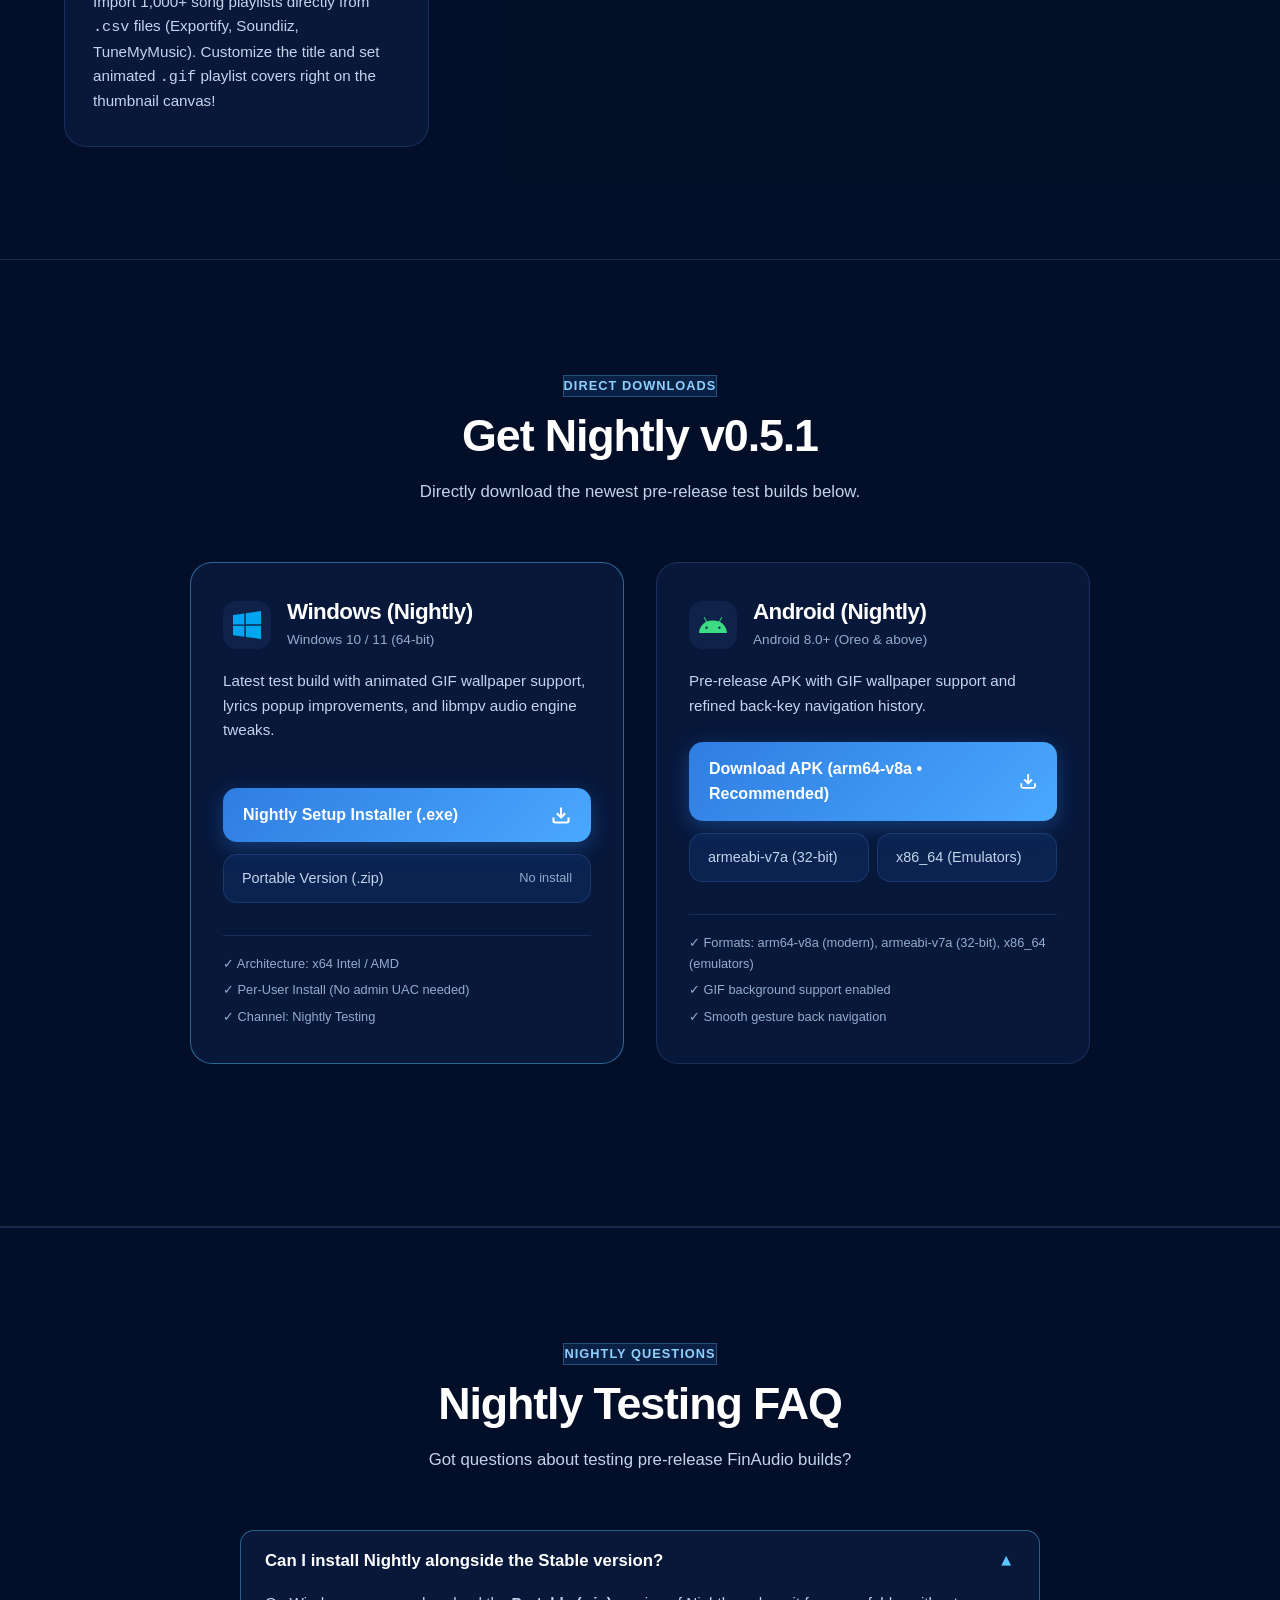
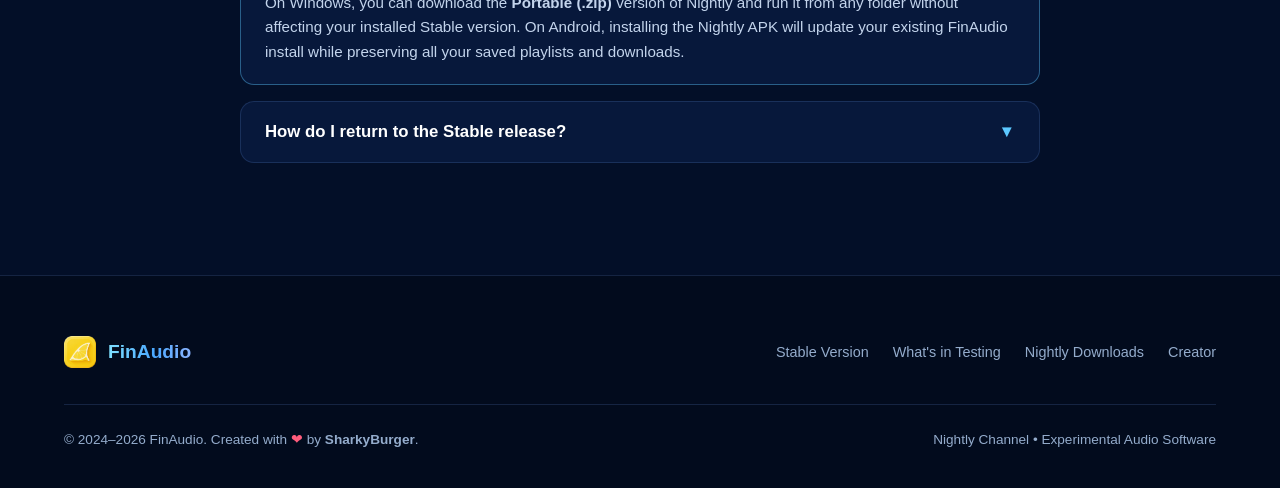
==== commit fef23cec: "Update Nightly builds: Native CSV file picker import with custom animated GIF covers" ====
--- a/nightly.html
+++ b/nightly.html
@@ -173,6 +173,25 @@
             </p>
           </div>
         </div>
+
+        <!-- Nightly Feature 4 -->
+        <div class="feature-card">
+          <div>
+            <div class="feature-icon-wrap" style="background: rgba(46, 204, 113, 0.15); color: #2ecc71;">
+              <svg width="26" height="26" viewBox="0 0 24 24" fill="none" stroke="currentColor" stroke-width="2">
+                <path d="M14 2H6a2 2 0 0 0-2 2v16a2 2 0 0 0 2 2h12a2 2 0 0 0 2-2V8z"></path>
+                <polyline points="14 2 14 8 20 8"></polyline>
+                <line x1="16" y1="13" x2="8" y2="13"></line>
+                <line x1="16" y1="17" x2="8" y2="17"></line>
+                <polyline points="10 9 9 9 8 9"></polyline>
+              </svg>
+            </div>
+            <h3 class="feature-title">Native CSV Import & GIF Covers</h3>
+            <p class="feature-desc">
+              Import 1,000+ song playlists directly from <code>.csv</code> files (Exportify, Soundiiz, TuneMyMusic). Customize the title and set animated <code>.gif</code> playlist covers right on the thumbnail canvas!
+            </p>
+          </div>
+        </div>
       </div>
     </div>
   </section>
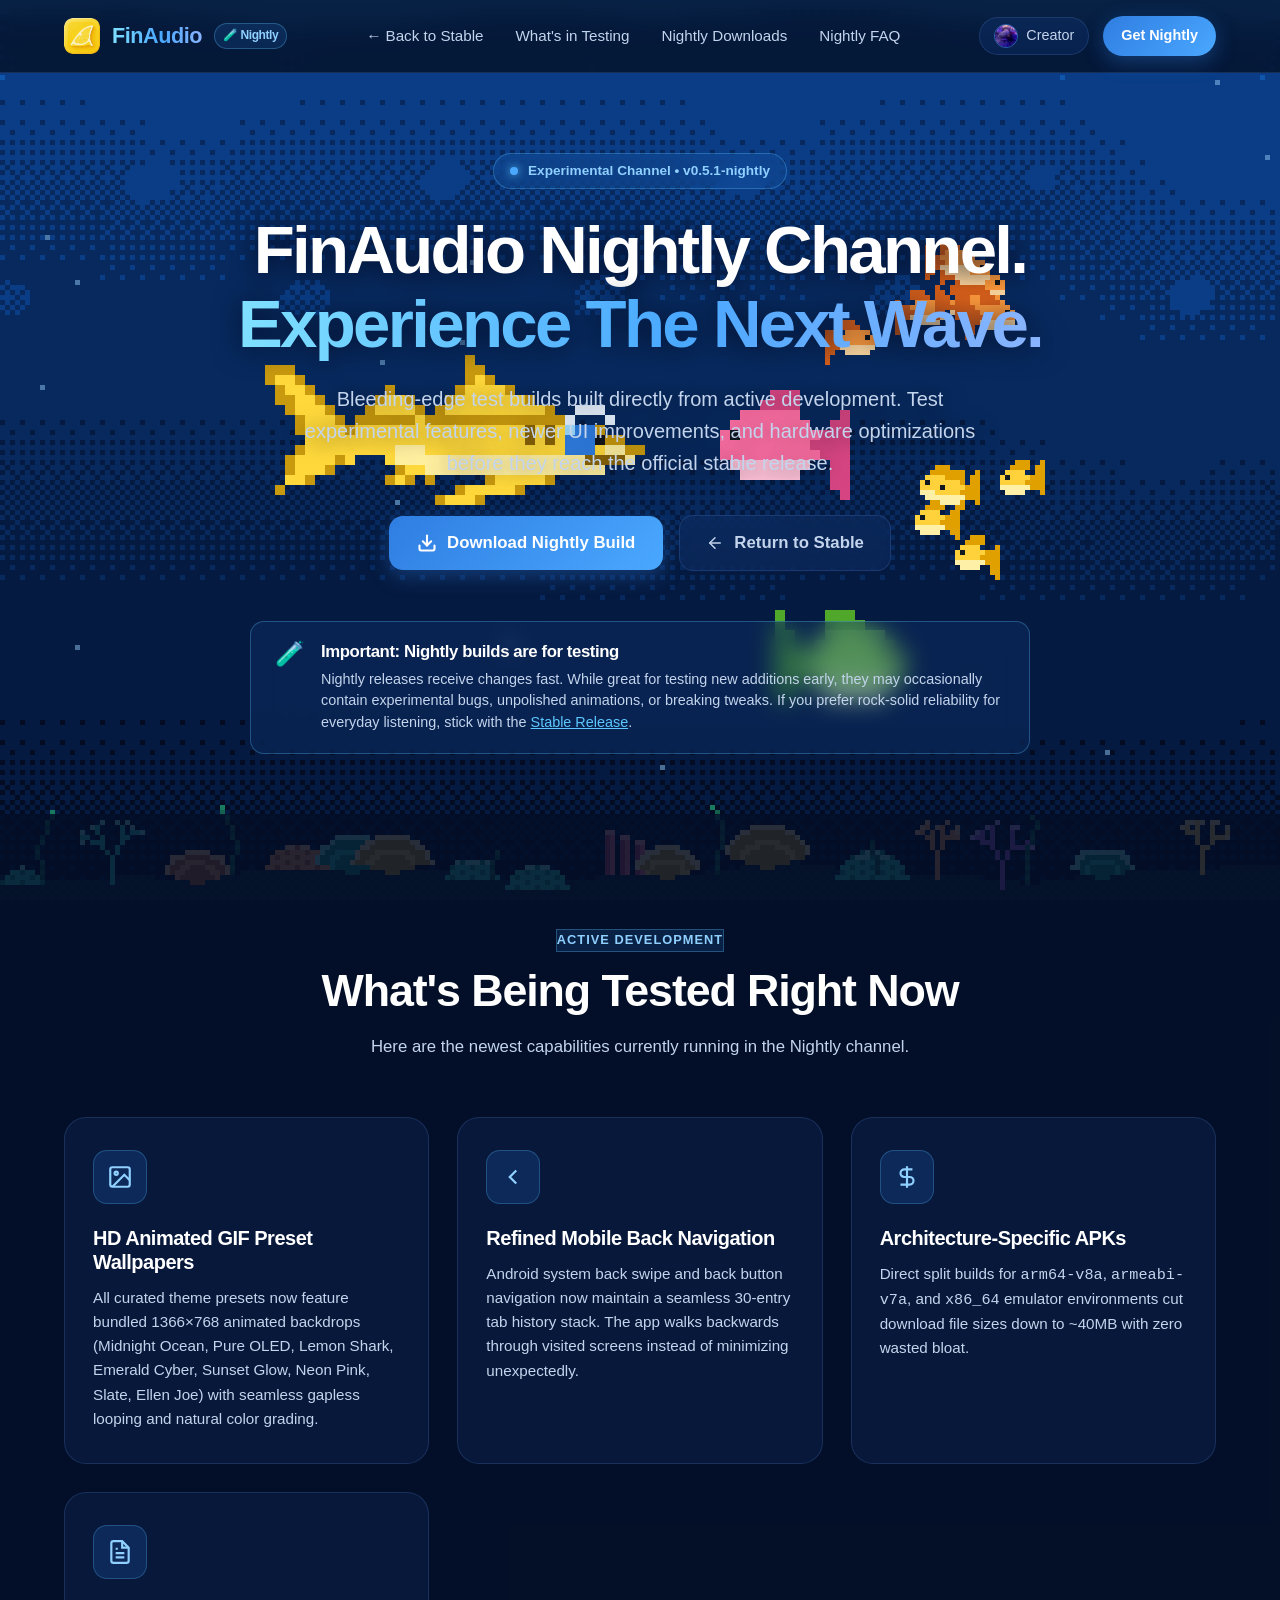
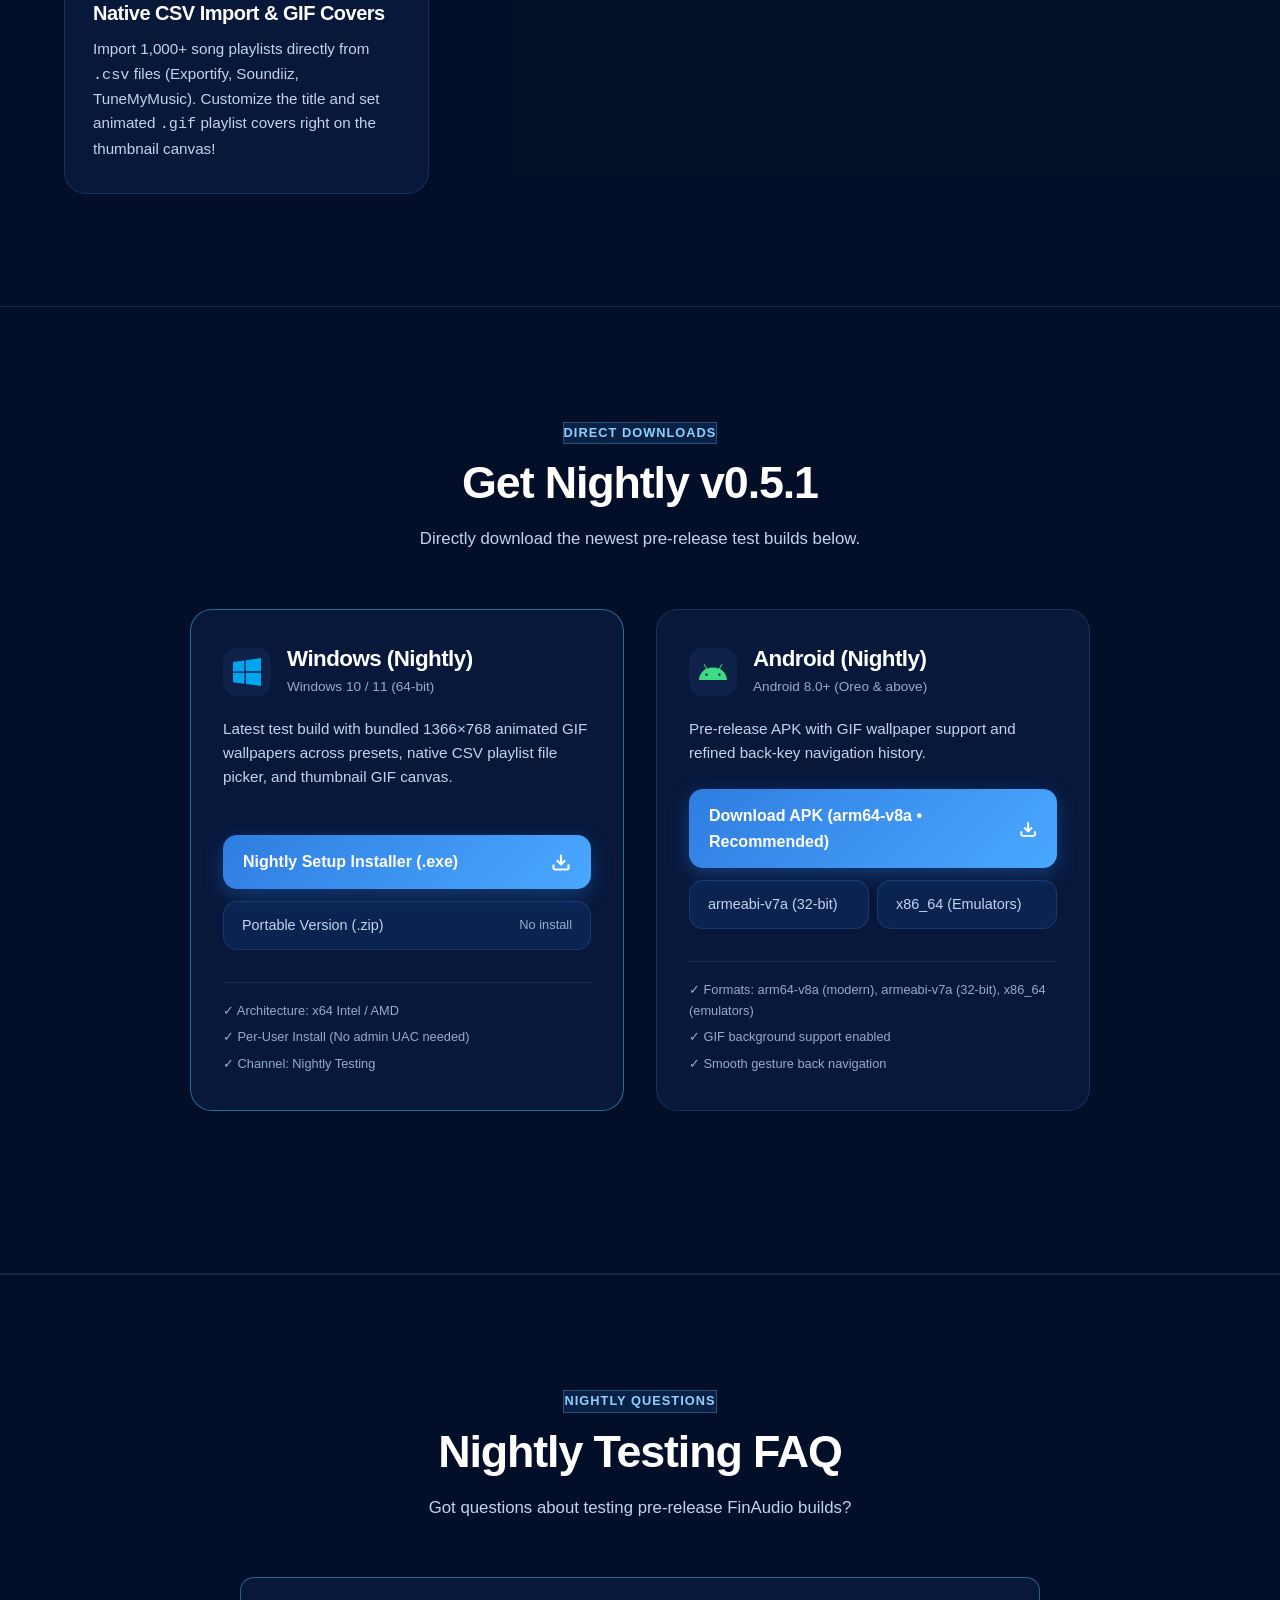
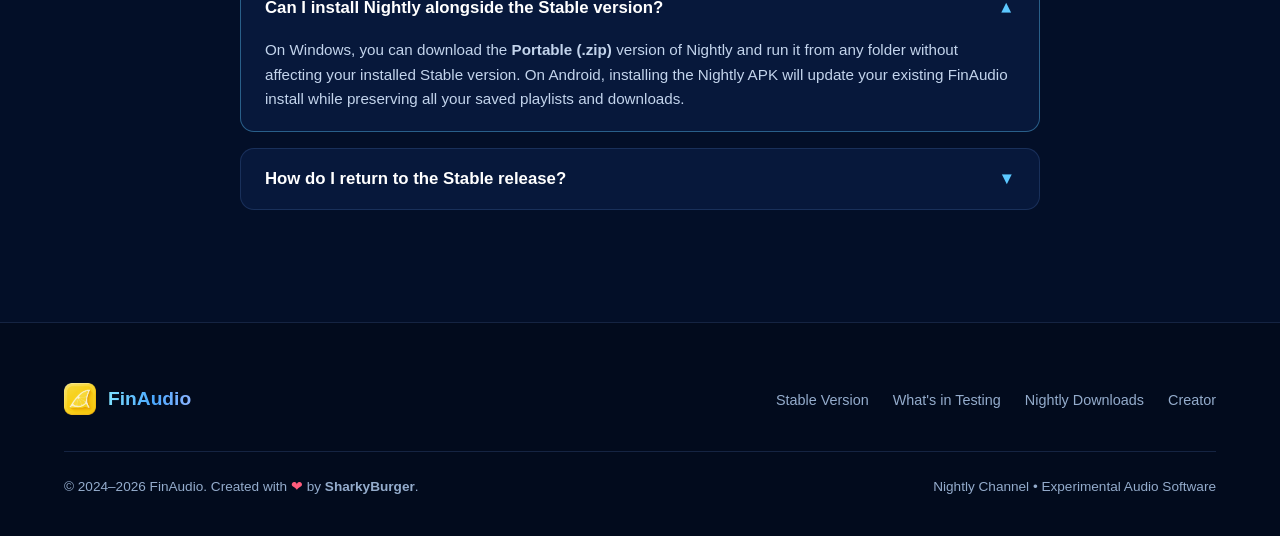
==== commit 02e5ea3e: "Update Nightly builds: bundle 1366x768 animated GIF wallpapers across theme presets" ====
--- a/nightly.html
+++ b/nightly.html
@@ -137,9 +137,9 @@
                 <polyline points="21 15 16 10 5 21"/>
               </svg>
             </div>
-            <h3 class="feature-title">Animated GIF Wallpapers</h3>
+            <h3 class="feature-title">HD Animated GIF Preset Wallpapers</h3>
             <p class="feature-desc">
-              You can now select looping <code>.gif</code> animations as custom backdrops! Hardware-accelerated GPU filters apply brightness, contrast, blur, and vignette adjustments smoothly across every frame.
+              All curated theme presets now feature bundled 1366&times;768 animated backdrops (Midnight Ocean, Pure OLED, Lemon Shark, Emerald Cyber, Sunset Glow, Neon Pink, Slate, Ellen Joe) with seamless gapless looping and natural color grading.
             </p>
           </div>
         </div>
@@ -223,7 +223,7 @@
               </div>
             </div>
             <p class="download-card-desc">
-              Latest test build with animated GIF wallpaper support, lyrics popup improvements, and libmpv audio engine tweaks.
+              Latest test build with bundled 1366&times;768 animated GIF wallpapers across presets, native CSV playlist file picker, and thumbnail GIF canvas.
             </p>
           </div>
 
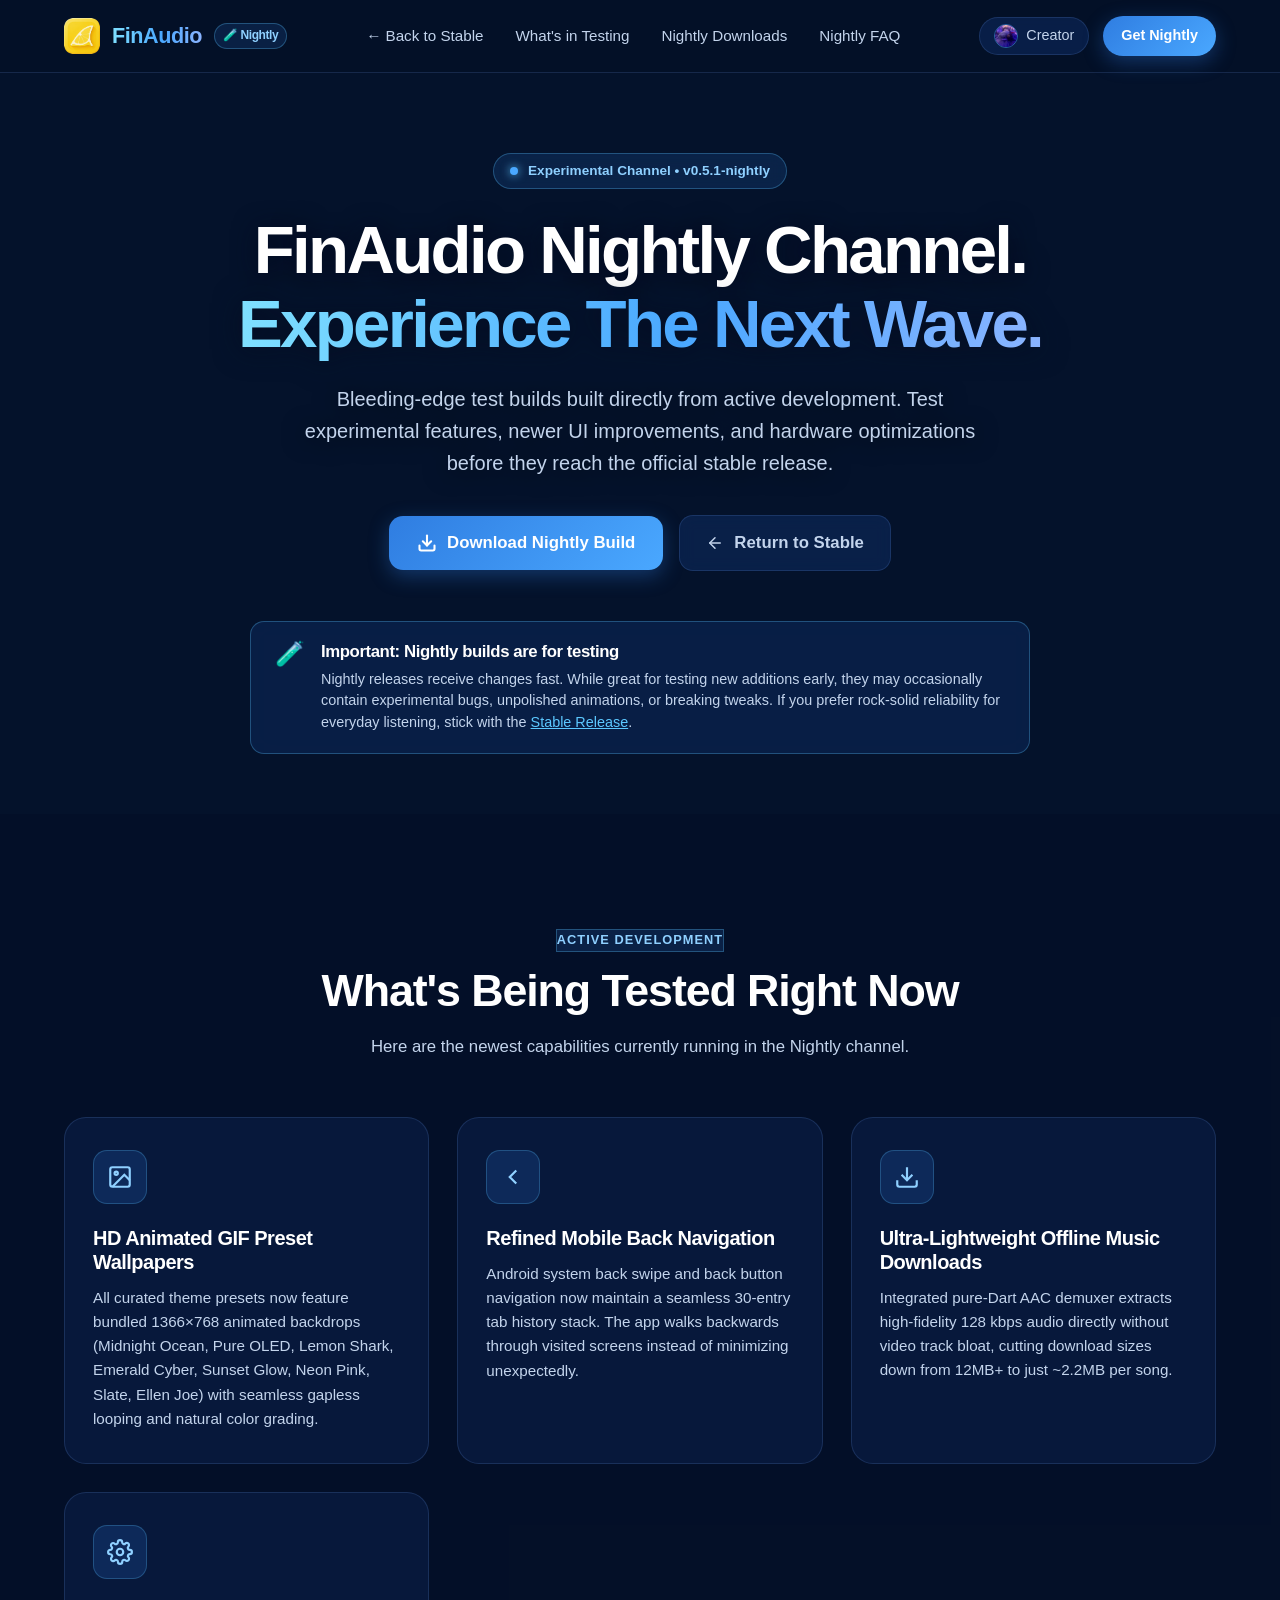
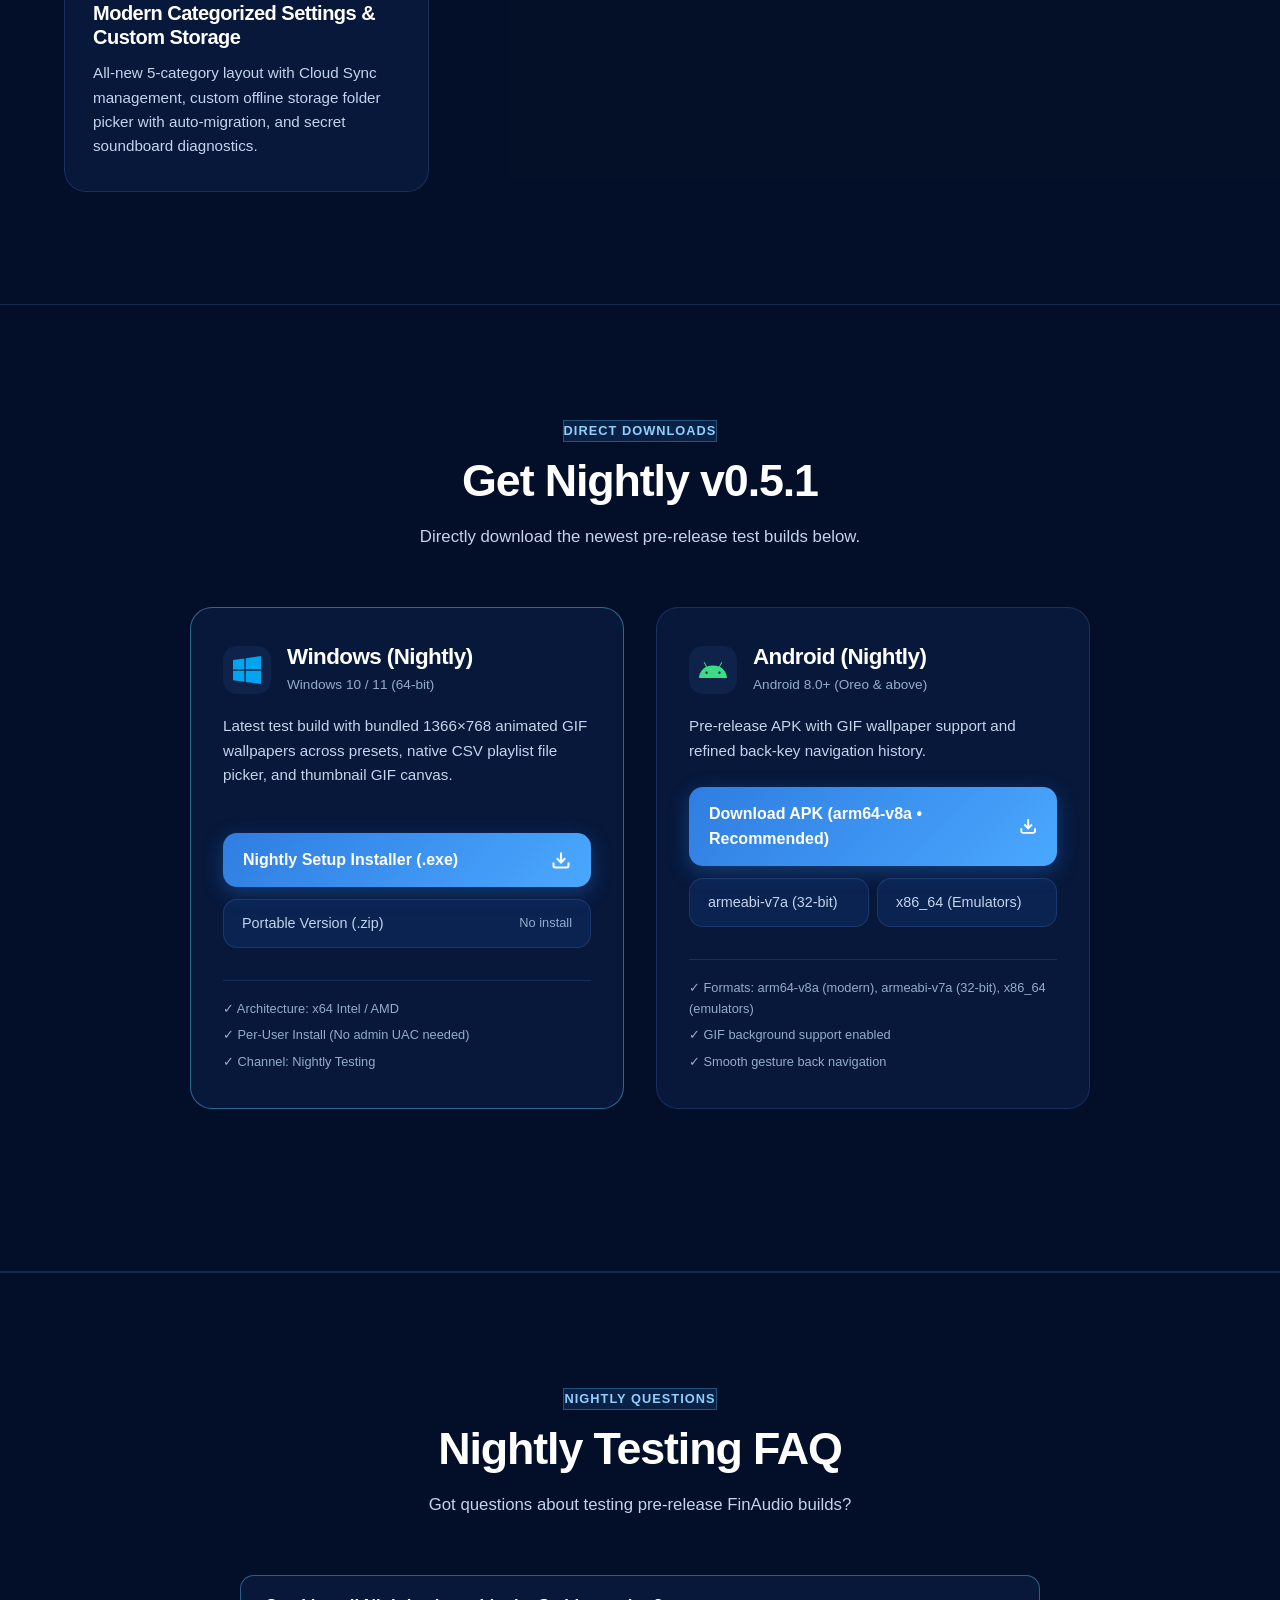
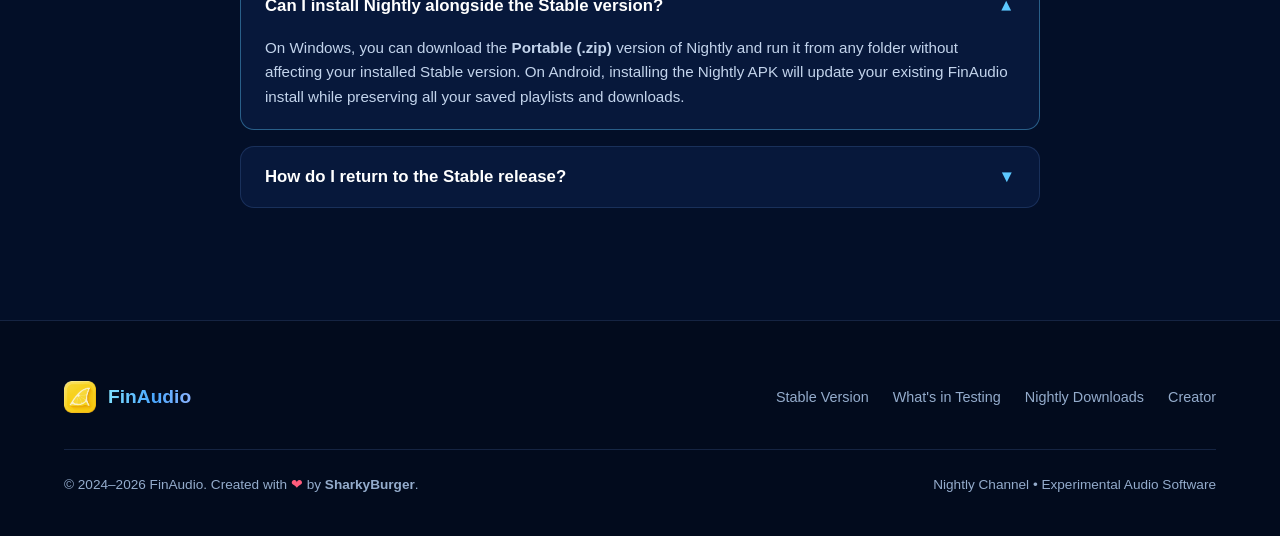
==== commit 81a42eeb: "Update Nightly builds: pure AAC MP4 demuxer, 5-category settings UI, custom storage location" ====
--- a/nightly.html
+++ b/nightly.html
@@ -164,12 +164,14 @@
           <div>
             <div class="feature-icon-wrap purple">
               <svg width="26" height="26" viewBox="0 0 24 24" fill="none" stroke="currentColor" stroke-width="2">
-                <path d="M12 2v20M17 5H9.5a3.5 3.5 0 0 0 0 7h5a3.5 3.5 0 0 1 0 7H6"/>
+                <path d="M21 15v4a2 2 0 0 1-2 2H5a2 2 0 0 1-2-2v-4"/>
+                <polyline points="7 10 12 15 17 10"/>
+                <line x1="12" y1="15" x2="12" y2="3"/>
               </svg>
             </div>
-            <h3 class="feature-title">Architecture-Specific APKs</h3>
+            <h3 class="feature-title">Ultra-Lightweight Offline Music Downloads</h3>
             <p class="feature-desc">
-              Direct split builds for <code>arm64-v8a</code>, <code>armeabi-v7a</code>, and <code>x86_64</code> emulator environments cut download file sizes down to ~40MB with zero wasted bloat.
+              Integrated pure-Dart AAC demuxer extracts high-fidelity 128 kbps audio directly without video track bloat, cutting download sizes down from 12MB+ to just ~2.2MB per song.
             </p>
           </div>
         </div>
@@ -179,16 +181,13 @@
           <div>
             <div class="feature-icon-wrap" style="background: rgba(46, 204, 113, 0.15); color: #2ecc71;">
               <svg width="26" height="26" viewBox="0 0 24 24" fill="none" stroke="currentColor" stroke-width="2">
-                <path d="M14 2H6a2 2 0 0 0-2 2v16a2 2 0 0 0 2 2h12a2 2 0 0 0 2-2V8z"></path>
-                <polyline points="14 2 14 8 20 8"></polyline>
-                <line x1="16" y1="13" x2="8" y2="13"></line>
-                <line x1="16" y1="17" x2="8" y2="17"></line>
-                <polyline points="10 9 9 9 8 9"></polyline>
+                <circle cx="12" cy="12" r="3"></circle>
+                <path d="M19.4 15a1.65 1.65 0 0 0 .33 1.82l.06.06a2 2 0 0 1 0 2.83 2 2 0 0 1-2.83 0l-.06-.06a1.65 1.65 0 0 0-1.82-.33 1.65 1.65 0 0 0-1 1.51V21a2 2 0 0 1-2 2 2 2 0 0 1-2-2v-.09A1.65 1.65 0 0 0 9 19.4a1.65 1.65 0 0 0-1.82.33l-.06.06a2 2 0 0 1-2.83 0 2 2 0 0 1 0-2.83l.06-.06a1.65 1.65 0 0 0 .33-1.82 1.65 1.65 0 0 0-1.51-1H3a2 2 0 0 1-2-2 2 2 0 0 1 2-2h.09A1.65 1.65 0 0 0 4.6 9a1.65 1.65 0 0 0-.33-1.82l-.06-.06a2 2 0 0 1 0-2.83 2 2 0 0 1 2.83 0l.06.06a1.65 1.65 0 0 0 1.82.33H9a1.65 1.65 0 0 0 1-1.51V3a2 2 0 0 1 2-2 2 2 0 0 1 2 2v.09a1.65 1.65 0 0 0 1 1.51 1.65 1.65 0 0 0 1.82-.33l.06-.06a2 2 0 0 1 2.83 0 2 2 0 0 1 0 2.83l-.06.06a1.65 1.65 0 0 0-.33 1.82V9a1.65 1.65 0 0 0 1.51 1H21a2 2 0 0 1 2 2 2 2 0 0 1-2 2h-.09a1.65 1.65 0 0 0-1.51 1z"></path>
               </svg>
             </div>
-            <h3 class="feature-title">Native CSV Import & GIF Covers</h3>
+            <h3 class="feature-title">Modern Categorized Settings & Custom Storage</h3>
             <p class="feature-desc">
-              Import 1,000+ song playlists directly from <code>.csv</code> files (Exportify, Soundiiz, TuneMyMusic). Customize the title and set animated <code>.gif</code> playlist covers right on the thumbnail canvas!
+              All-new 5-category layout with Cloud Sync management, custom offline storage folder picker with auto-migration, and secret soundboard diagnostics.
             </p>
           </div>
         </div>
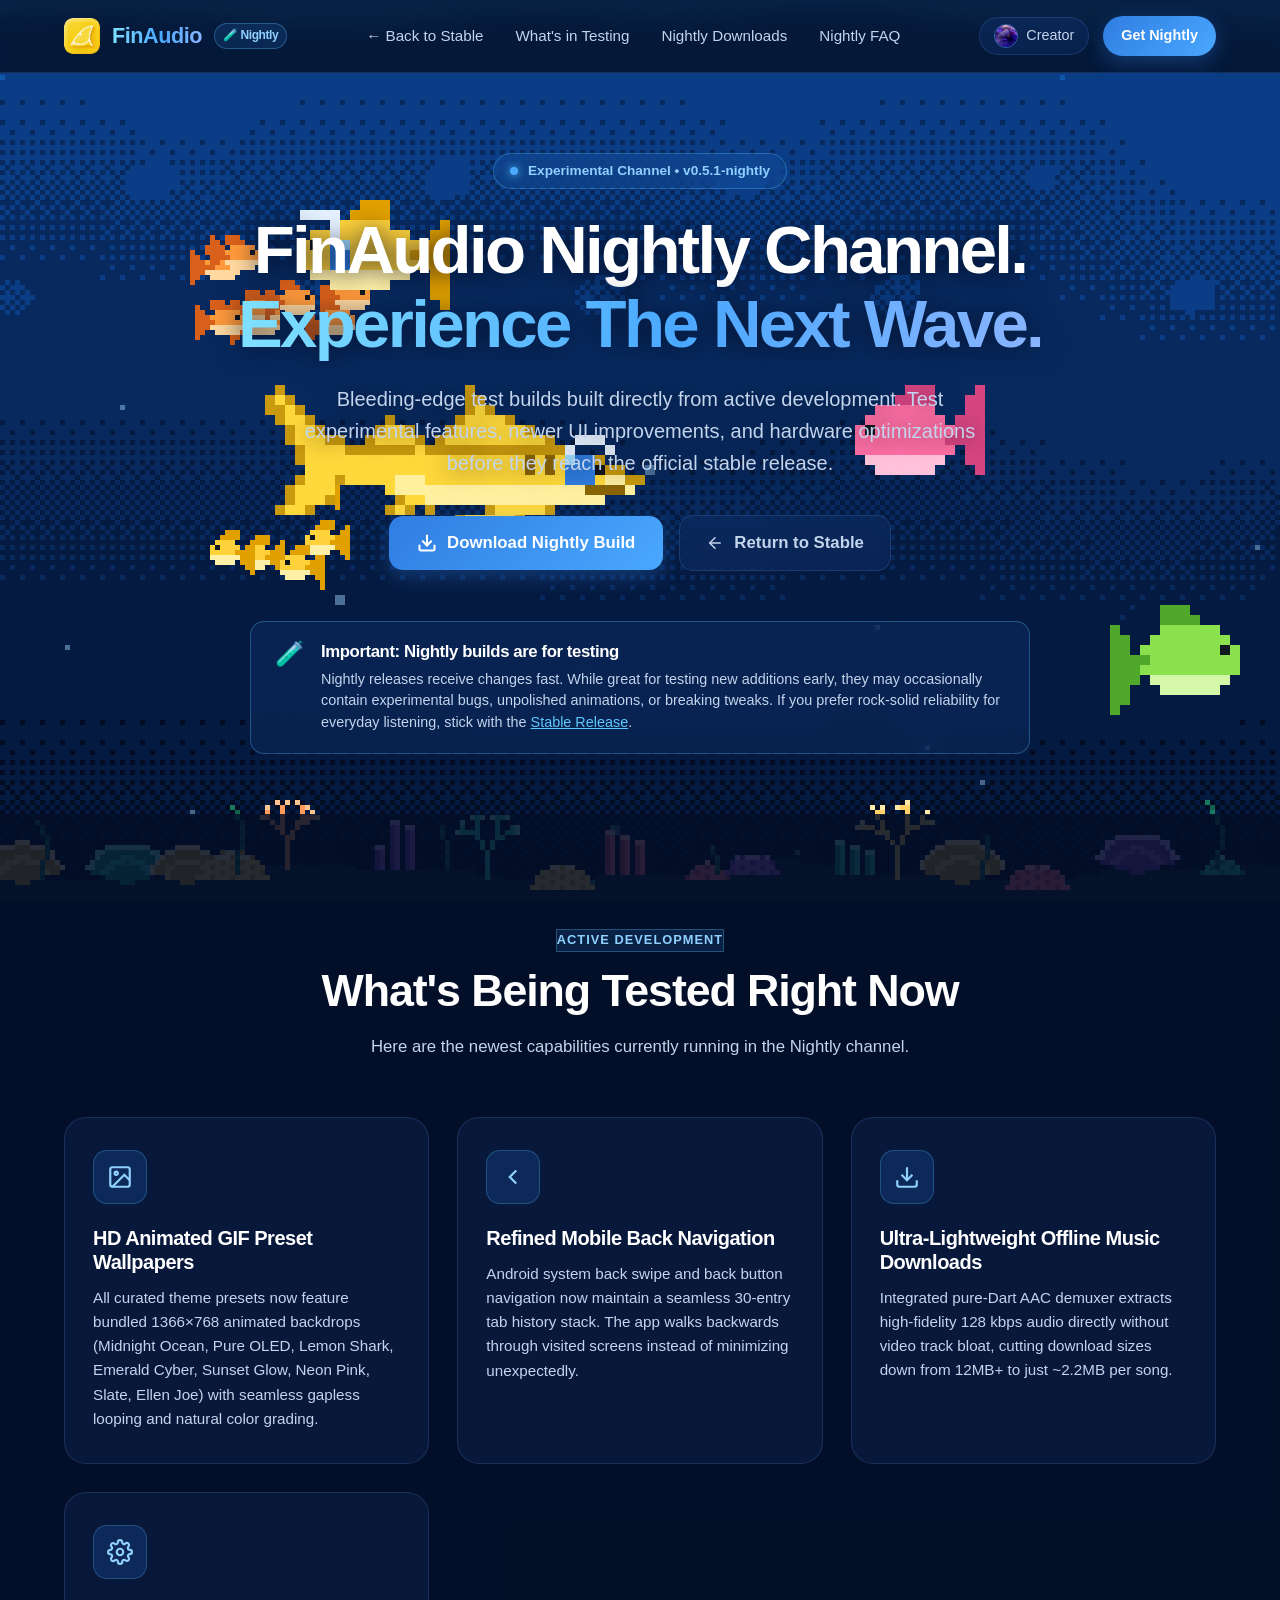
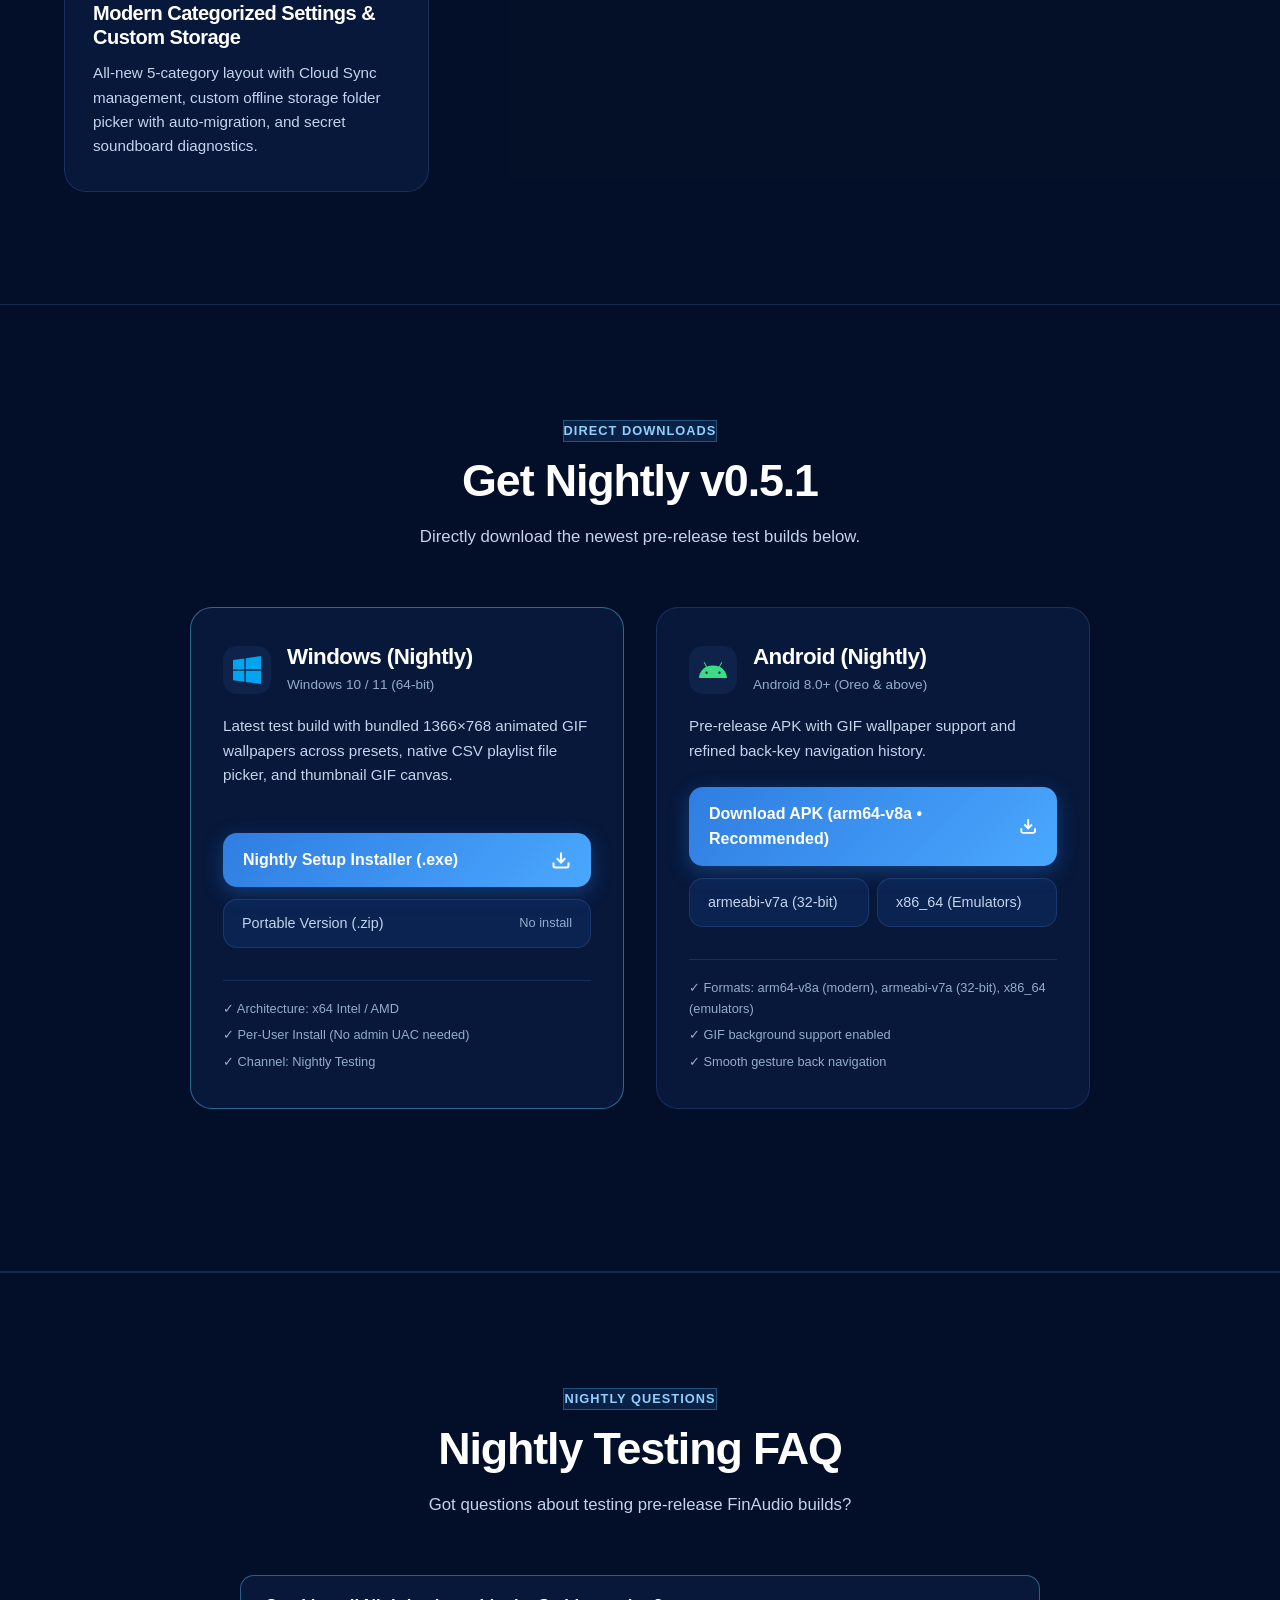
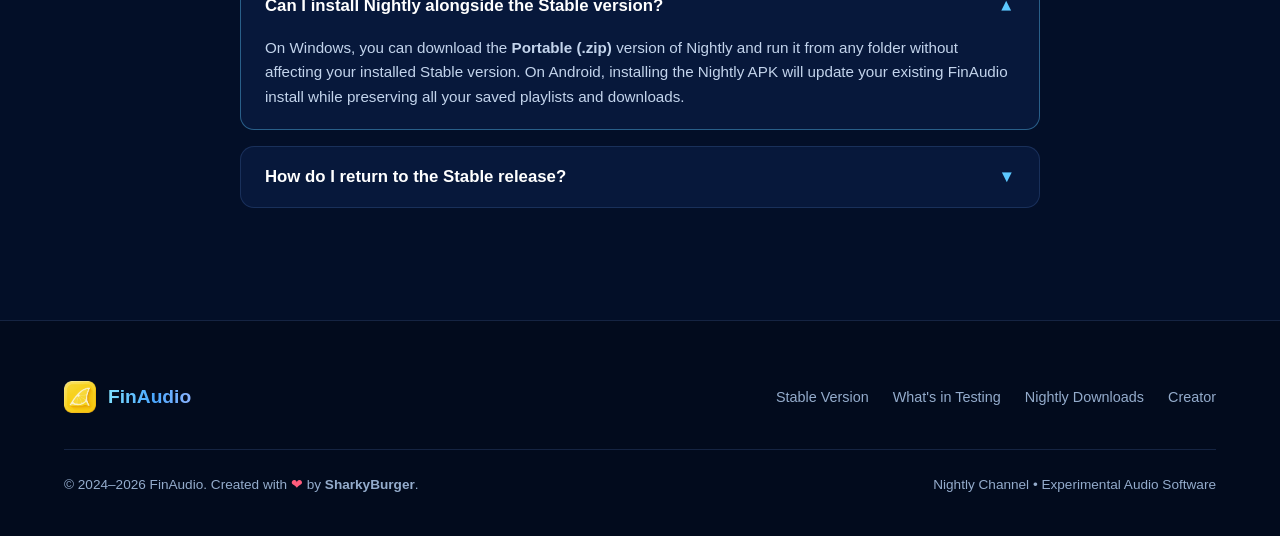
==== commit 2909964e: "fix(website): enhance mobile compatibility for main and nightly pages" ====
--- a/nightly.html
+++ b/nightly.html
@@ -50,6 +50,8 @@
           <li><a href="#whats-new">What's in Testing</a></li>
           <li><a href="#downloads">Nightly Downloads</a></li>
           <li><a href="#faq">Nightly FAQ</a></li>
+          <li class="mobile-only-action"><a href="#downloads" class="btn-nav-download" style="justify-content: center; width: 100%; margin-top: 6px;">Get Nightly</a></li>
+          <li class="mobile-only-action"><a href="https://github.com/SharkyBurger" target="_blank" rel="noopener noreferrer" style="justify-content: center; width: 100%; opacity: 0.85;">View Creator Profile ↗</a></li>
         </ul>
       </nav>
 
@@ -103,12 +105,12 @@
       </div>
 
       <!-- Warning Callout Box -->
-      <div style="max-width: 780px; margin: 0 auto; background: rgba(15, 47, 102, 0.45); border: 1px solid rgba(92, 200, 255, 0.3); border-radius: var(--radius-md); padding: 20px 24px; text-align: left; display: flex; gap: 16px; align-items: flex-start; backdrop-filter: blur(12px);">
-        <div style="font-size: 1.5rem; line-height: 1;">🧪</div>
-        <div>
-          <h4 style="font-size: 1.05rem; margin-bottom: 6px; color: #fff;">Important: Nightly builds are for testing</h4>
-          <p style="font-size: 0.9rem; color: var(--text-secondary); line-height: 1.5;">
-            Nightly releases receive changes fast. While great for testing new additions early, they may occasionally contain experimental bugs, unpolished animations, or breaking tweaks. If you prefer rock-solid reliability for everyday listening, stick with the <a href="index.html#downloads" style="color: #5cc8ff; text-decoration: underline;">Stable Release</a>.
+      <div class="nightly-callout">
+        <div class="nightly-callout-icon">🧪</div>
+        <div class="nightly-callout-body">
+          <h4>Important: Nightly builds are for testing</h4>
+          <p>
+            Nightly releases receive changes fast. While great for testing new additions early, they may occasionally contain experimental bugs, unpolished animations, or breaking tweaks. If you prefer rock-solid reliability for everyday listening, stick with the <a href="index.html#downloads">Stable Release</a>.
           </p>
         </div>
       </div>
@@ -267,11 +269,11 @@
               <span>Download APK (arm64-v8a • Recommended)</span>
               <svg width="20" height="20" viewBox="0 0 24 24" fill="none" stroke="currentColor" stroke-width="2.5"><path d="M21 15v4a2 2 0 0 1-2 2H5a2 2 0 0 1-2-2v-4"/><polyline points="7 10 12 15 17 10"/><line x1="12" y1="15" x2="12" y2="3"/></svg>
             </a>
-            <div style="display: flex; gap: 8px;">
-              <a href="downloads/nightly/FinAudio-Nightly-armeabi-v7a.apk" download="FinAudio-Nightly-armeabi-v7a.apk" class="btn-download-sub" style="flex: 1;" title="For older 32-bit Android phones">
+            <div class="download-sub-row">
+              <a href="downloads/nightly/FinAudio-Nightly-armeabi-v7a.apk" download="FinAudio-Nightly-armeabi-v7a.apk" class="btn-download-sub" title="For older 32-bit Android phones">
                 <span>armeabi-v7a (32-bit)</span>
               </a>
-              <a href="downloads/nightly/FinAudio-Nightly-x86_64.apk" download="FinAudio-Nightly-x86_64.apk" class="btn-download-sub" style="flex: 1;" title="For PC Emulators & ChromeOS">
+              <a href="downloads/nightly/FinAudio-Nightly-x86_64.apk" download="FinAudio-Nightly-x86_64.apk" class="btn-download-sub" title="For PC Emulators & ChromeOS">
                 <span>x86_64 (Emulators)</span>
               </a>
             </div>
--- a/styles.css
+++ b/styles.css
@@ -874,7 +874,70 @@
 }
 .toast.show { transform: translateY(0); opacity: 1; pointer-events: auto; }
 
-/* ---------- Responsive ---------- */
+/* Sub-download row for 32-bit and emulator APKs */
+.download-sub-row {
+  display: flex;
+  gap: 8px;
+}
+.download-sub-row .btn-download-sub {
+  flex: 1;
+}
+
+/* Nightly test build warning callout */
+.nightly-callout {
+  max-width: 780px;
+  margin: 0 auto;
+  background: rgba(15, 47, 102, 0.45);
+  border: 1px solid rgba(92, 200, 255, 0.3);
+  border-radius: var(--radius-md);
+  padding: 20px 24px;
+  text-align: left;
+  display: flex;
+  gap: 16px;
+  align-items: flex-start;
+  backdrop-filter: blur(12px);
+  -webkit-backdrop-filter: blur(12px);
+}
+.nightly-callout-icon {
+  font-size: 1.5rem;
+  line-height: 1;
+  flex-shrink: 0;
+}
+.nightly-callout-body h4 {
+  font-size: 1.05rem;
+  margin-bottom: 6px;
+  color: #fff;
+}
+.nightly-callout-body p {
+  font-size: 0.9rem;
+  color: var(--text-secondary);
+  line-height: 1.5;
+}
+.nightly-callout-body a {
+  color: #5cc8ff;
+  text-decoration: underline;
+}
+
+/* About easter egg tip pill */
+.about-tip-pill {
+  display: inline-flex;
+  align-items: center;
+  gap: 14px;
+  background: rgba(255, 42, 95, 0.1);
+  border: 1px solid rgba(255, 42, 95, 0.3);
+  padding: 12px 24px;
+  border-radius: var(--radius-full);
+  color: #fff;
+  font-size: 0.95rem;
+  max-width: 100%;
+}
+
+/* Mobile-only action items inside the drawer */
+.mobile-only-action {
+  display: none;
+}
+
+/* ---------- Responsive Breakpoints ---------- */
 @media (max-width: 992px) {
   .features-grid { grid-template-columns: repeat(2, 1fr); }
   .app-window-body { grid-template-columns: 1fr; height: auto; }
@@ -886,40 +949,434 @@
 }
 
 @media (max-width: 768px) {
+  .nav-container { position: relative; }
   .nav-links, .nav-actions .btn-github, .nav-actions .btn-creator { display: none; }
-  .mobile-toggle { display: block; }
+  .mobile-toggle {
+    display: flex;
+    align-items: center;
+    justify-content: center;
+    width: 42px;
+    height: 42px;
+    font-size: 1.4rem;
+    padding: 0;
+    border-radius: var(--radius-sm);
+    background: rgba(15, 47, 102, 0.35);
+    border: 1px solid var(--border-subtle);
+    color: #fff;
+    cursor: pointer;
+    transition: all var(--transition-fast);
+  }
+  .mobile-toggle:hover {
+    background: rgba(47, 125, 225, 0.25);
+    border-color: rgba(92, 200, 255, 0.4);
+  }
+
   .nav-links.mobile-open {
     display: flex;
     flex-direction: column;
-    align-items: flex-start;
+    align-items: stretch;
     position: absolute;
     top: 72px;
-    left: 0;
+    left: -24px;
+    right: -24px;
+    width: calc(100% + 48px);
+    background: rgba(4, 14, 36, 0.98);
+    -webkit-backdrop-filter: blur(24px);
+    backdrop-filter: blur(24px);
+    border-bottom: 1px solid var(--border-subtle);
+    box-shadow: 0 20px 40px rgba(0, 4, 16, 0.8);
+    padding: 16px 20px 24px;
+    gap: 8px;
+    z-index: 1001;
+    max-height: calc(100vh - 72px);
+    overflow-y: auto;
+  }
+  .nav-links.mobile-open li {
     width: 100%;
-    background: rgba(4, 16, 40, 0.98);
-    -webkit-backdrop-filter: blur(20px);
-    backdrop-filter: blur(20px);
-    border-bottom: 1px solid var(--border-subtle);
-    padding: 24px;
+  }
+  .nav-links.mobile-open li a {
+    display: flex;
+    align-items: center;
+    justify-content: space-between;
+    padding: 12px 16px;
+    border-radius: var(--radius-sm);
+    font-size: 1rem;
+    font-weight: 600;
+    color: var(--text-primary);
+    background: rgba(15, 47, 102, 0.22);
+    border: 1px solid rgba(120, 170, 255, 0.1);
+  }
+  .nav-links.mobile-open li a:hover,
+  .nav-links.mobile-open li a:active {
+    background: rgba(47, 125, 225, 0.3);
+    border-color: rgba(92, 200, 255, 0.4);
+    color: #fff;
+  }
+  .nav-links.mobile-open .mobile-only-action {
+    display: block;
+    margin-top: 4px;
+  }
+
+  .hero { padding: 48px 0 36px; }
+  .hero-title {
+    font-size: clamp(2rem, 7.5vw, 2.6rem);
+    word-break: break-word;
+    hyphens: auto;
+  }
+  .hero-subtitle {
+    font-size: clamp(0.95rem, 3.8vw, 1.1rem);
+    line-height: 1.55;
+    margin-bottom: 32px;
+  }
+  .hero-cta {
+    gap: 12px;
+    margin-bottom: 36px;
+  }
+
+  .section { padding: 60px 0; }
+  .section-header { margin-bottom: 36px; }
+  .section-title { font-size: clamp(1.8rem, 6.5vw, 2.3rem); }
+
+  .features-grid { grid-template-columns: 1fr; gap: 20px; }
+  .feature-card { padding: 26px 22px; }
+  .stats-grid { grid-template-columns: 1fr; gap: 20px; }
+
+  .mockup-now-playing {
+    flex-direction: column;
+    align-items: center;
+    text-align: center;
+    gap: 14px;
+  }
+  .album-art-wrap { width: 120px; height: 120px; }
+  .track-badge-row { justify-content: center; }
+  .track-title { font-size: 1.3rem; }
+
+  .exp-tab-content { padding: 26px 20px; }
+  .exp-text h3 { font-size: 1.45rem; }
+  .download-card { padding: 28px 22px; }
+
+  .footer-top, .footer-bottom {
+    flex-direction: column;
+    text-align: center;
+    align-items: center;
     gap: 20px;
   }
-
-  .hero { padding: 56px 0 40px; }
-  .hero-title { font-size: 2.3rem; }
-  .section { padding: 64px 0; }
-  .section-header { margin-bottom: 40px; }
-
-  .features-grid { grid-template-columns: 1fr; }
-  .stats-grid { grid-template-columns: 1fr; gap: 20px; }
-
-  .mockup-now-playing { flex-direction: column; align-items: flex-start; gap: 14px; }
-  .album-art-wrap { width: 110px; height: 110px; }
-  .track-title { font-size: 1.2rem; }
-
-  .exp-tab-content { padding: 24px; }
-  .exp-text h3 { font-size: 1.4rem; }
-  .download-card { padding: 28px 22px; }
-  .footer-top, .footer-bottom { flex-direction: column; text-align: center; }
+  .footer-nav {
+    justify-content: center;
+    gap: 16px 22px;
+  }
+}
+
+@media (max-width: 600px) {
+  .download-sub-row {
+    flex-direction: column;
+    gap: 8px;
+  }
+  .btn-download-primary {
+    padding: 13px 16px;
+    font-size: 0.92rem;
+    gap: 10px;
+    text-align: left;
+  }
+  .btn-download-primary span {
+    font-size: 0.92rem;
+    word-break: break-word;
+  }
+  .btn-download-sub {
+    padding: 12px 14px;
+    justify-content: center;
+    text-align: center;
+  }
+  .nightly-callout {
+    padding: 16px;
+    gap: 12px;
+  }
+  .nightly-callout-icon {
+    font-size: 1.3rem;
+  }
+  .nightly-callout-body h4 {
+    font-size: 0.98rem;
+  }
+  .nightly-callout-body p {
+    font-size: 0.85rem;
+    line-height: 1.5;
+  }
+}
+
+@media (max-width: 576px) {
+  .container {
+    padding: 0 16px;
+  }
+  .nav-container {
+    height: 64px;
+  }
+  .nav-brand {
+    gap: 8px;
+  }
+  .nav-brand .brand-icon {
+    width: 32px;
+    height: 32px;
+  }
+  .nav-brand .brand-gradient {
+    font-size: 1.2rem;
+  }
+  .nav-tag {
+    font-size: 0.68rem;
+    padding: 2px 6px;
+  }
+
+  .nav-actions .btn-nav-download {
+    display: none;
+  }
+
+  .nav-links.mobile-open {
+    top: 64px;
+    left: -16px;
+    right: -16px;
+    width: calc(100% + 32px);
+    padding: 14px 16px 20px;
+  }
+
+  .hero {
+    padding: 36px 0 28px;
+  }
+  .hero-badge-wrap {
+    margin-bottom: 18px;
+    max-width: 100%;
+  }
+  .hero-badge {
+    font-size: 0.78rem;
+    padding: 5px 12px;
+    gap: 8px;
+    max-width: 100%;
+    white-space: normal;
+    text-align: center;
+  }
+  .hero-title {
+    font-size: clamp(1.75rem, 7.5vw, 2.2rem);
+    margin-bottom: 14px;
+  }
+  .hero-subtitle {
+    font-size: 0.92rem;
+    margin-bottom: 24px;
+    line-height: 1.55;
+  }
+  .hero-cta {
+    flex-direction: column;
+    width: 100%;
+    max-width: 320px;
+    margin: 0 auto 28px;
+    gap: 10px;
+  }
+  .hero-cta .btn-primary,
+  .hero-cta .btn-secondary {
+    width: 100%;
+    justify-content: center;
+    padding: 13px 18px;
+    font-size: 0.95rem;
+  }
+
+  .section {
+    padding: 48px 0;
+  }
+  .section-header {
+    margin-bottom: 28px;
+  }
+  .section-tag {
+    font-size: 0.75rem;
+    padding: 4px 12px;
+  }
+  .section-title {
+    font-size: 1.65rem;
+    margin-bottom: 10px;
+  }
+  .section-desc {
+    font-size: 0.9rem;
+    line-height: 1.5;
+  }
+
+  .feature-card {
+    padding: 22px 18px;
+  }
+  .feature-icon-wrap {
+    width: 44px;
+    height: 44px;
+    margin-bottom: 14px;
+  }
+  .feature-title {
+    font-size: 1.1rem;
+    margin-bottom: 8px;
+  }
+  .feature-desc {
+    font-size: 0.88rem;
+    line-height: 1.5;
+  }
+
+  .experience-tabs-header {
+    gap: 8px;
+    margin-bottom: 24px;
+  }
+  .exp-tab-btn {
+    padding: 8px 14px;
+    font-size: 0.84rem;
+  }
+  .exp-tab-content {
+    padding: 20px 16px;
+    border-radius: var(--radius-md);
+  }
+  .exp-text h3 {
+    font-size: 1.3rem;
+    margin-bottom: 10px;
+  }
+  .exp-text p {
+    font-size: 0.9rem;
+    margin-bottom: 14px;
+  }
+  .exp-feature-list {
+    gap: 8px;
+  }
+  .exp-feature-list li {
+    font-size: 0.85rem;
+  }
+  .exp-visual-card {
+    padding: 16px 12px;
+  }
+
+  .download-card {
+    padding: 22px 16px;
+  }
+  .card-platform-header {
+    gap: 12px;
+    margin-bottom: 12px;
+  }
+  .platform-icon {
+    width: 40px;
+    height: 40px;
+  }
+  .platform-info h3 {
+    font-size: 1.2rem;
+  }
+  .platform-info span {
+    font-size: 0.78rem;
+  }
+  .download-card-desc {
+    font-size: 0.88rem;
+    margin-bottom: 18px;
+  }
+  .specs-list {
+    font-size: 0.75rem;
+    margin-top: 16px;
+    padding-top: 14px;
+    gap: 4px;
+  }
+
+  .install-guide-box {
+    padding: 18px 14px;
+    font-size: 0.85rem;
+  }
+  .install-guide-box h4 {
+    font-size: 1rem;
+  }
+
+  .faq-item {
+    border-radius: var(--radius-md);
+  }
+  .faq-question {
+    padding: 14px 16px;
+    font-size: 0.92rem;
+    gap: 10px;
+  }
+  .faq-icon {
+    font-size: 0.75rem;
+  }
+  .faq-answer {
+    padding: 0 16px 14px;
+    font-size: 0.86rem;
+    line-height: 1.55;
+  }
+
+  .about-tip-pill {
+    padding: 10px 16px;
+    font-size: 0.86rem;
+    border-radius: var(--radius-md);
+    flex-wrap: wrap;
+    text-align: center;
+    justify-content: center;
+  }
+
+  /* Interactive Mockup Mobile Polish */
+  .window-titlebar {
+    padding: 9px 12px;
+  }
+  .window-badge {
+    display: none;
+  }
+  .window-title {
+    font-size: 0.78rem;
+  }
+  .app-main-stage {
+    padding: 14px 12px;
+  }
+  .album-art-wrap {
+    width: 96px;
+    height: 96px;
+  }
+  .track-title {
+    font-size: 1.15rem;
+  }
+  .track-artist {
+    font-size: 0.85rem;
+  }
+  .player-controls-row {
+    justify-content: center;
+    gap: 10px;
+  }
+  .playback-buttons {
+    justify-content: center;
+    width: 100%;
+    gap: 12px;
+  }
+  .app-player-bar {
+    padding: 10px 12px;
+  }
+
+  .toast {
+    left: 12px;
+    right: 12px;
+    bottom: 12px;
+    padding: 10px 16px;
+    font-size: 0.82rem;
+    justify-content: center;
+    text-align: center;
+  }
+}
+
+@media (max-width: 360px) {
+  .container {
+    padding: 0 12px;
+  }
+  .nav-brand .brand-gradient {
+    font-size: 1.1rem;
+  }
+  .nav-tag {
+    display: none;
+  }
+  .hero-title {
+    font-size: 1.6rem;
+  }
+  .hero-cta .btn-primary,
+  .hero-cta .btn-secondary {
+    padding: 12px 14px;
+    font-size: 0.9rem;
+  }
+  .btn-download-primary {
+    font-size: 0.85rem;
+    padding: 12px 12px;
+  }
+  .btn-download-sub {
+    font-size: 0.82rem;
+    padding: 10px 10px;
+  }
 }
 
 @media (prefers-reduced-motion: reduce) {
--- a/theme-blue.css
+++ b/theme-blue.css
@@ -145,9 +145,31 @@
 }
 
 /* About pill (inline-styled pink -> blue) */
-#about div[style*="inline-flex"] {
+#about div[style*="inline-flex"],
+.about-tip-pill {
   background: rgba(47, 125, 225, .14) !important;
   border-color: rgba(92, 200, 255, .35) !important;
+}
+
+/* Mobile responsive adjustments */
+@media (max-width: 768px) {
+  .section {
+    padding-top: 56px !important;
+    padding-bottom: 56px !important;
+  }
+  .section-header {
+    margin-bottom: 36px !important;
+  }
+}
+
+@media (max-width: 576px) {
+  .section {
+    padding-top: 48px !important;
+    padding-bottom: 48px !important;
+  }
+  .section-header {
+    margin-bottom: 28px !important;
+  }
 }
 
 /* Reduced motion: also quiet the page itself */
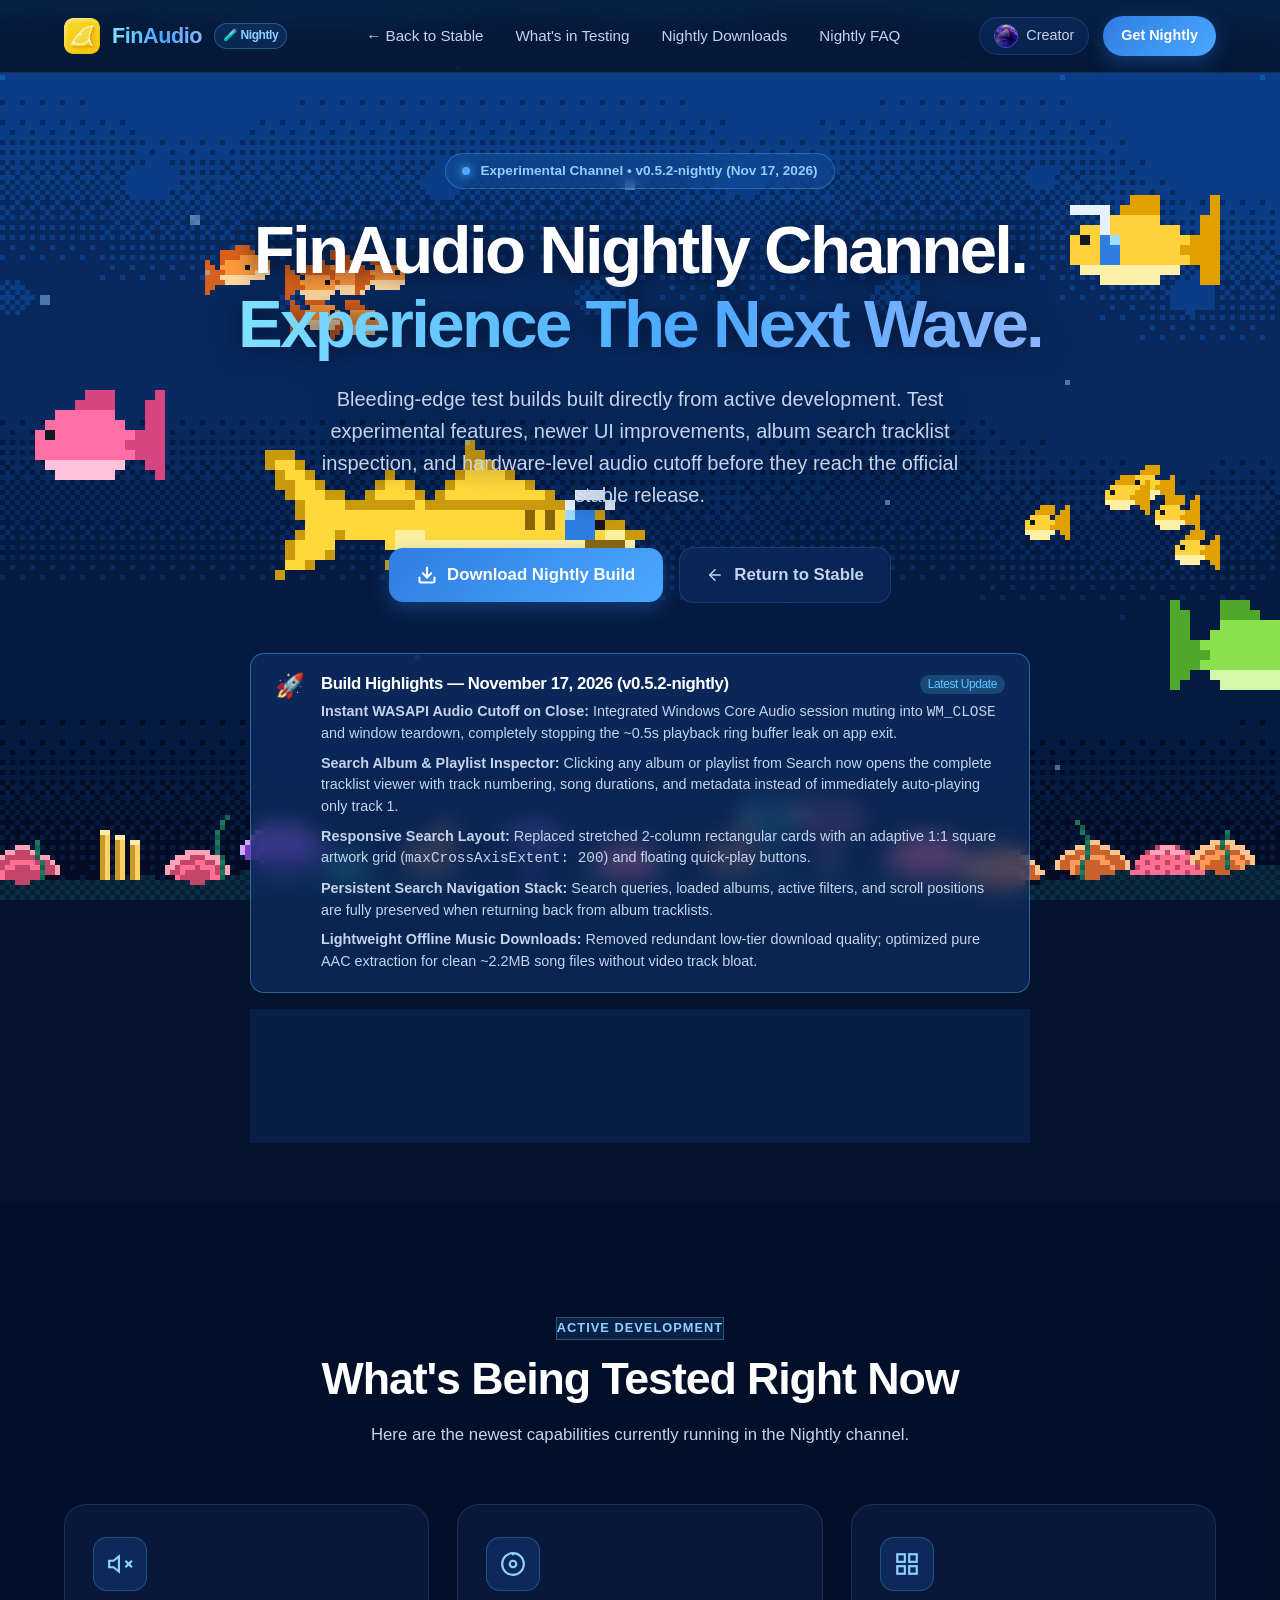
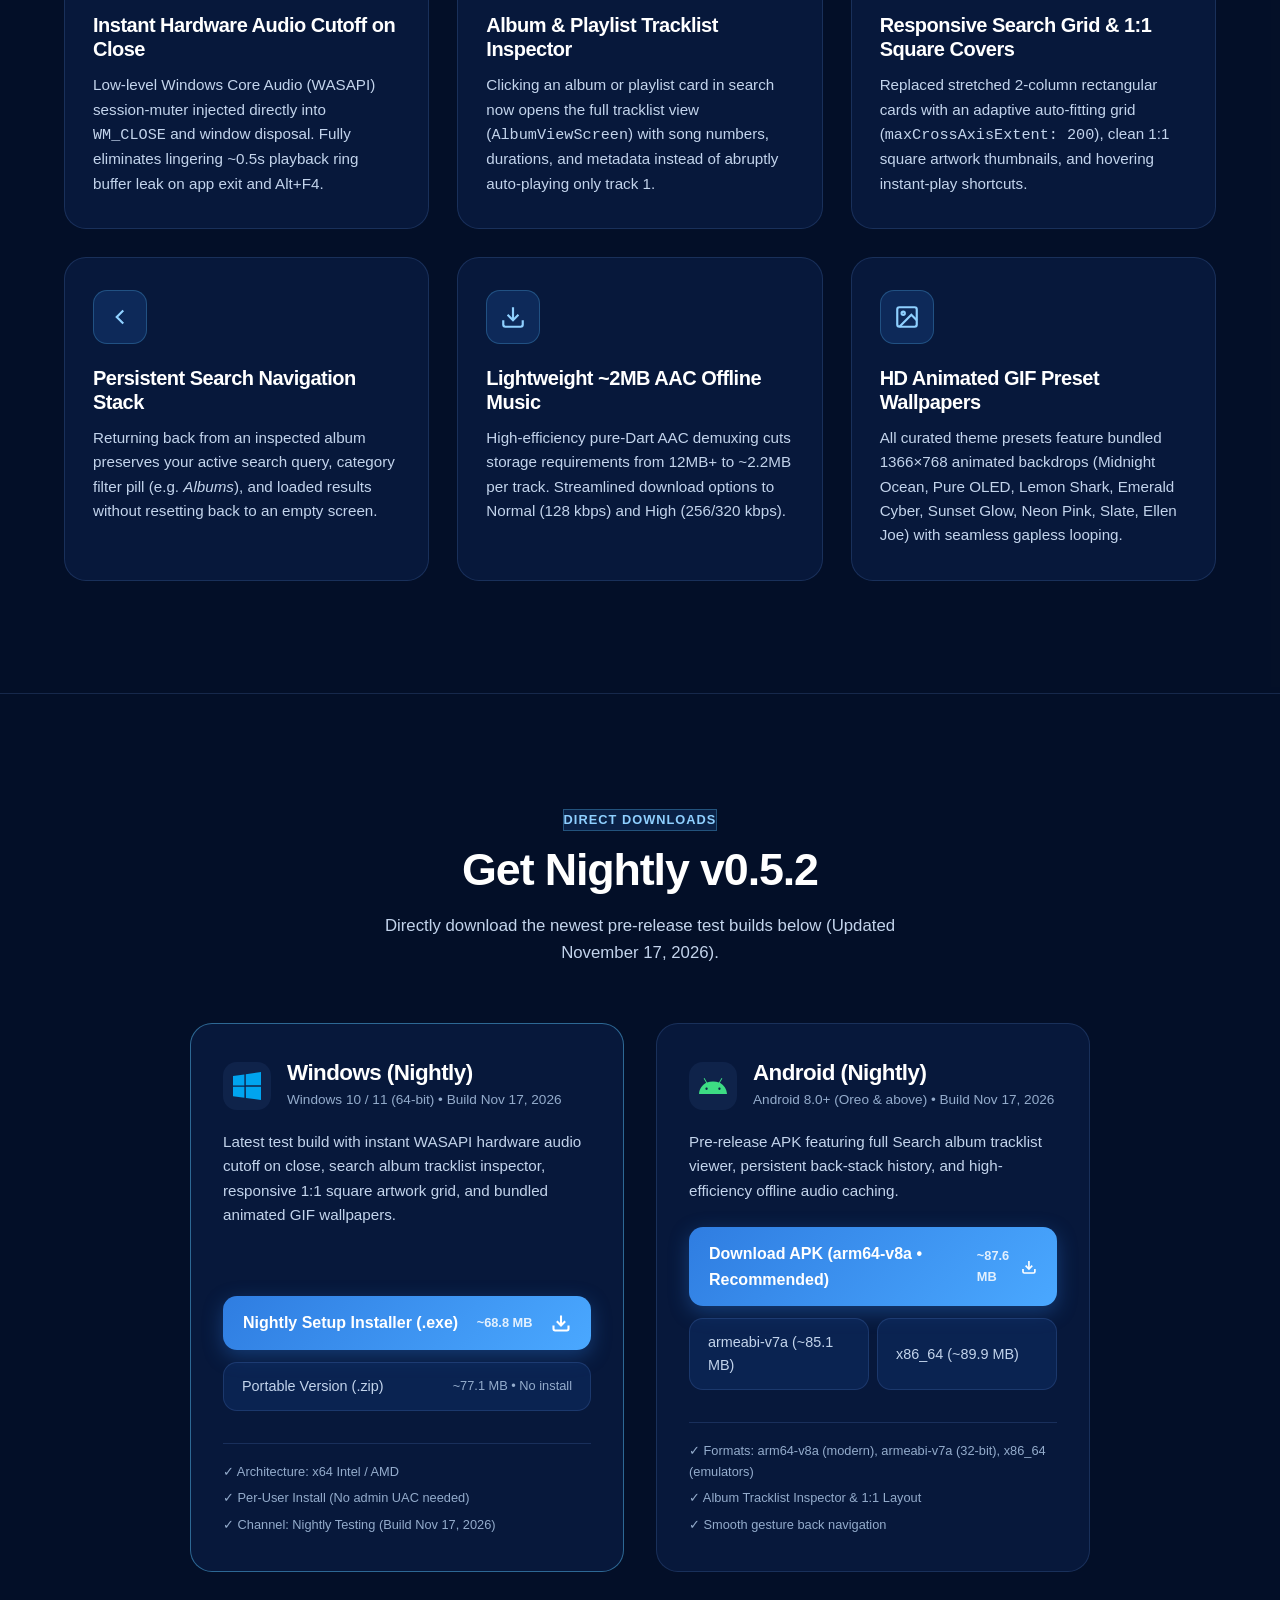
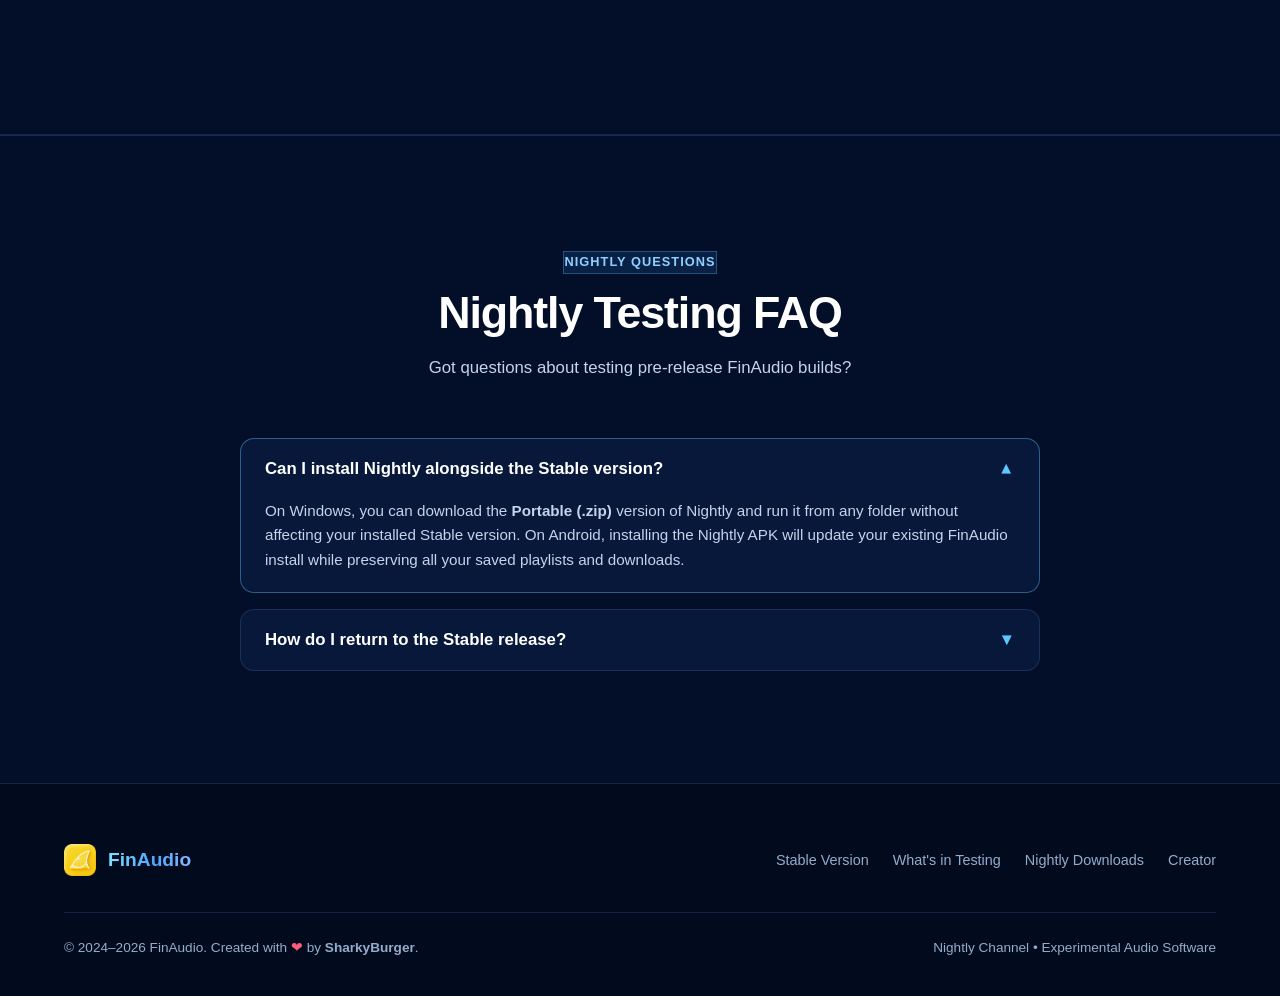
==== commit dee47580: "docs: update nightly page changelog, features and download specs for Nov 17 build" ====
--- a/nightly.html
+++ b/nightly.html
@@ -72,7 +72,7 @@
       <div class="hero-badge-wrap">
         <div class="hero-badge" style="background: rgba(92, 200, 255, 0.12); border-color: rgba(92, 200, 255, 0.35); color: #5cc8ff;">
           <span class="pulse-dot" style="background: #5cc8ff; box-shadow: 0 0 10px #5cc8ff;"></span>
-          <span>Experimental Channel • v0.5.1-nightly</span>
+          <span>Experimental Channel • v0.5.2-nightly (Nov 17, 2026)</span>
         </div>
       </div>
 
@@ -83,7 +83,7 @@
 
       <p class="hero-subtitle">
         Bleeding-edge test builds built directly from active development. 
-        Test experimental features, newer UI improvements, and hardware optimizations before they reach the official stable release.
+        Test experimental features, newer UI improvements, album search tracklist inspection, and hardware-level audio cutoff before they reach the official stable release.
       </p>
 
       <div class="hero-cta">
@@ -104,6 +104,32 @@
         </a>
       </div>
 
+      <!-- Latest Nightly Changelog Callout -->
+      <div class="nightly-callout" style="margin-top: 24px; margin-bottom: 16px; border-color: rgba(92, 200, 255, 0.4); background: rgba(15, 47, 102, 0.65);">
+        <div class="nightly-callout-icon">🚀</div>
+        <div class="nightly-callout-body">
+          <h4 style="display: flex; align-items: center; justify-content: space-between; flex-wrap: wrap; gap: 8px;">
+            <span>Build Highlights — November 17, 2026 (v0.5.2-nightly)</span>
+            <span style="font-size: 0.75rem; padding: 2px 8px; border-radius: 12px; background: rgba(92, 200, 255, 0.2); color: #5cc8ff; font-weight: normal;">Latest Update</span>
+          </h4>
+          <p style="margin-bottom: 8px;">
+            <strong>Instant WASAPI Audio Cutoff on Close:</strong> Integrated Windows Core Audio session muting into <code>WM_CLOSE</code> and window teardown, completely stopping the ~0.5s playback ring buffer leak on app exit.
+          </p>
+          <p style="margin-bottom: 8px;">
+            <strong>Search Album & Playlist Inspector:</strong> Clicking any album or playlist from Search now opens the complete tracklist viewer with track numbering, song durations, and metadata instead of immediately auto-playing only track 1.
+          </p>
+          <p style="margin-bottom: 8px;">
+            <strong>Responsive Search Layout:</strong> Replaced stretched 2-column rectangular cards with an adaptive 1:1 square artwork grid (<code>maxCrossAxisExtent: 200</code>) and floating quick-play buttons.
+          </p>
+          <p style="margin-bottom: 8px;">
+            <strong>Persistent Search Navigation Stack:</strong> Search queries, loaded albums, active filters, and scroll positions are fully preserved when returning back from album tracklists.
+          </p>
+          <p style="margin-bottom: 0;">
+            <strong>Lightweight Offline Music Downloads:</strong> Removed redundant low-tier download quality; optimized pure AAC extraction for clean ~2.2MB song files without video track bloat.
+          </p>
+        </div>
+      </div>
+
       <!-- Warning Callout Box -->
       <div class="nightly-callout">
         <div class="nightly-callout-icon">🧪</div>
@@ -129,7 +155,91 @@
       </div>
 
       <div class="features-grid">
-        <!-- Nightly Feature 1 -->
+        <!-- Nightly Feature 1: WASAPI Mute on Close -->
+        <div class="feature-card">
+          <div>
+            <div class="feature-icon-wrap" style="background: rgba(255, 75, 75, 0.15); color: #ff4b4b;">
+              <svg width="26" height="26" viewBox="0 0 24 24" fill="none" stroke="currentColor" stroke-width="2">
+                <path d="M11 5L6 9H2v6h4l5 4V5z"/>
+                <line x1="23" y1="9" x2="17" y2="15"/>
+                <line x1="17" y1="9" x2="23" y2="15"/>
+              </svg>
+            </div>
+            <h3 class="feature-title">Instant Hardware Audio Cutoff on Close</h3>
+            <p class="feature-desc">
+              Low-level Windows Core Audio (WASAPI) session-muter injected directly into <code>WM_CLOSE</code> and window disposal. Fully eliminates lingering ~0.5s playback ring buffer leak on app exit and Alt+F4.
+            </p>
+          </div>
+        </div>
+
+        <!-- Nightly Feature 2: Tracklist Inspector -->
+        <div class="feature-card">
+          <div>
+            <div class="feature-icon-wrap cyan">
+              <svg width="26" height="26" viewBox="0 0 24 24" fill="none" stroke="currentColor" stroke-width="2">
+                <circle cx="12" cy="12" r="10"/>
+                <circle cx="12" cy="12" r="3"/>
+                <line x1="12" y1="2" x2="12" y2="4"/>
+              </svg>
+            </div>
+            <h3 class="feature-title">Album & Playlist Tracklist Inspector</h3>
+            <p class="feature-desc">
+              Clicking an album or playlist card in search now opens the full tracklist view (<code>AlbumViewScreen</code>) with song numbers, durations, and metadata instead of abruptly auto-playing only track 1.
+            </p>
+          </div>
+        </div>
+
+        <!-- Nightly Feature 3: Responsive Search Layout -->
+        <div class="feature-card">
+          <div>
+            <div class="feature-icon-wrap purple">
+              <svg width="26" height="26" viewBox="0 0 24 24" fill="none" stroke="currentColor" stroke-width="2">
+                <rect x="3" y="3" width="7" height="7"/>
+                <rect x="14" y="3" width="7" height="7"/>
+                <rect x="14" y="14" width="7" height="7"/>
+                <rect x="3" y="14" width="7" height="7"/>
+              </svg>
+            </div>
+            <h3 class="feature-title">Responsive Search Grid & 1:1 Square Covers</h3>
+            <p class="feature-desc">
+              Replaced stretched 2-column rectangular cards with an adaptive auto-fitting grid (<code>maxCrossAxisExtent: 200</code>), clean 1:1 square artwork thumbnails, and hovering instant-play shortcuts.
+            </p>
+          </div>
+        </div>
+
+        <!-- Nightly Feature 4: Persistent Navigation Stack -->
+        <div class="feature-card">
+          <div>
+            <div class="feature-icon-wrap" style="background: rgba(46, 204, 113, 0.15); color: #2ecc71;">
+              <svg width="26" height="26" viewBox="0 0 24 24" fill="none" stroke="currentColor" stroke-width="2">
+                <polyline points="15 18 9 12 15 6"></polyline>
+              </svg>
+            </div>
+            <h3 class="feature-title">Persistent Search Navigation Stack</h3>
+            <p class="feature-desc">
+              Returning back from an inspected album preserves your active search query, category filter pill (e.g. <em>Albums</em>), and loaded results without resetting back to an empty screen.
+            </p>
+          </div>
+        </div>
+
+        <!-- Nightly Feature 5: Lightweight Downloads -->
+        <div class="feature-card">
+          <div>
+            <div class="feature-icon-wrap" style="background: rgba(255, 170, 0, 0.15); color: #ffaa00;">
+              <svg width="26" height="26" viewBox="0 0 24 24" fill="none" stroke="currentColor" stroke-width="2">
+                <path d="M21 15v4a2 2 0 0 1-2 2H5a2 2 0 0 1-2-2v-4"/>
+                <polyline points="7 10 12 15 17 10"/>
+                <line x1="12" y1="15" x2="12" y2="3"/>
+              </svg>
+            </div>
+            <h3 class="feature-title">Lightweight ~2MB AAC Offline Music</h3>
+            <p class="feature-desc">
+              High-efficiency pure-Dart AAC demuxing cuts storage requirements from 12MB+ to ~2.2MB per track. Streamlined download options to Normal (128 kbps) and High (256/320 kbps).
+            </p>
+          </div>
+        </div>
+
+        <!-- Nightly Feature 6: HD Animated GIF Wallpapers -->
         <div class="feature-card">
           <div>
             <div class="feature-icon-wrap">
@@ -141,55 +251,7 @@
             </div>
             <h3 class="feature-title">HD Animated GIF Preset Wallpapers</h3>
             <p class="feature-desc">
-              All curated theme presets now feature bundled 1366&times;768 animated backdrops (Midnight Ocean, Pure OLED, Lemon Shark, Emerald Cyber, Sunset Glow, Neon Pink, Slate, Ellen Joe) with seamless gapless looping and natural color grading.
-            </p>
-          </div>
-        </div>
-
-        <!-- Nightly Feature 2 -->
-        <div class="feature-card">
-          <div>
-            <div class="feature-icon-wrap cyan">
-              <svg width="26" height="26" viewBox="0 0 24 24" fill="none" stroke="currentColor" stroke-width="2">
-                <polyline points="15 18 9 12 15 6"></polyline>
-              </svg>
-            </div>
-            <h3 class="feature-title">Refined Mobile Back Navigation</h3>
-            <p class="feature-desc">
-              Android system back swipe and back button navigation now maintain a seamless 30-entry tab history stack. The app walks backwards through visited screens instead of minimizing unexpectedly.
-            </p>
-          </div>
-        </div>
-
-        <!-- Nightly Feature 3 -->
-        <div class="feature-card">
-          <div>
-            <div class="feature-icon-wrap purple">
-              <svg width="26" height="26" viewBox="0 0 24 24" fill="none" stroke="currentColor" stroke-width="2">
-                <path d="M21 15v4a2 2 0 0 1-2 2H5a2 2 0 0 1-2-2v-4"/>
-                <polyline points="7 10 12 15 17 10"/>
-                <line x1="12" y1="15" x2="12" y2="3"/>
-              </svg>
-            </div>
-            <h3 class="feature-title">Ultra-Lightweight Offline Music Downloads</h3>
-            <p class="feature-desc">
-              Integrated pure-Dart AAC demuxer extracts high-fidelity 128 kbps audio directly without video track bloat, cutting download sizes down from 12MB+ to just ~2.2MB per song.
-            </p>
-          </div>
-        </div>
-
-        <!-- Nightly Feature 4 -->
-        <div class="feature-card">
-          <div>
-            <div class="feature-icon-wrap" style="background: rgba(46, 204, 113, 0.15); color: #2ecc71;">
-              <svg width="26" height="26" viewBox="0 0 24 24" fill="none" stroke="currentColor" stroke-width="2">
-                <circle cx="12" cy="12" r="3"></circle>
-                <path d="M19.4 15a1.65 1.65 0 0 0 .33 1.82l.06.06a2 2 0 0 1 0 2.83 2 2 0 0 1-2.83 0l-.06-.06a1.65 1.65 0 0 0-1.82-.33 1.65 1.65 0 0 0-1 1.51V21a2 2 0 0 1-2 2 2 2 0 0 1-2-2v-.09A1.65 1.65 0 0 0 9 19.4a1.65 1.65 0 0 0-1.82.33l-.06.06a2 2 0 0 1-2.83 0 2 2 0 0 1 0-2.83l.06-.06a1.65 1.65 0 0 0 .33-1.82 1.65 1.65 0 0 0-1.51-1H3a2 2 0 0 1-2-2 2 2 0 0 1 2-2h.09A1.65 1.65 0 0 0 4.6 9a1.65 1.65 0 0 0-.33-1.82l-.06-.06a2 2 0 0 1 0-2.83 2 2 0 0 1 2.83 0l.06.06a1.65 1.65 0 0 0 1.82.33H9a1.65 1.65 0 0 0 1-1.51V3a2 2 0 0 1 2-2 2 2 0 0 1 2 2v.09a1.65 1.65 0 0 0 1 1.51 1.65 1.65 0 0 0 1.82-.33l.06-.06a2 2 0 0 1 2.83 0 2 2 0 0 1 0 2.83l-.06.06a1.65 1.65 0 0 0-.33 1.82V9a1.65 1.65 0 0 0 1.51 1H21a2 2 0 0 1 2 2 2 2 0 0 1-2 2h-.09a1.65 1.65 0 0 0-1.51 1z"></path>
-              </svg>
-            </div>
-            <h3 class="feature-title">Modern Categorized Settings & Custom Storage</h3>
-            <p class="feature-desc">
-              All-new 5-category layout with Cloud Sync management, custom offline storage folder picker with auto-migration, and secret soundboard diagnostics.
+              All curated theme presets feature bundled 1366&times;768 animated backdrops (Midnight Ocean, Pure OLED, Lemon Shark, Emerald Cyber, Sunset Glow, Neon Pink, Slate, Ellen Joe) with seamless gapless looping.
             </p>
           </div>
         </div>
@@ -202,9 +264,9 @@
     <div class="container">
       <div class="section-header">
         <span class="section-tag">Direct Downloads</span>
-        <h2 class="section-title">Get Nightly v0.5.1</h2>
+        <h2 class="section-title">Get Nightly v0.5.2</h2>
         <p class="section-desc">
-          Directly download the newest pre-release test builds below.
+          Directly download the newest pre-release test builds below (Updated November 17, 2026).
         </p>
       </div>
 
@@ -220,27 +282,28 @@
               </div>
               <div class="platform-info">
                 <h3>Windows (Nightly)</h3>
-                <span>Windows 10 / 11 (64-bit)</span>
+                <span>Windows 10 / 11 (64-bit) • Build Nov 17, 2026</span>
               </div>
             </div>
             <p class="download-card-desc">
-              Latest test build with bundled 1366&times;768 animated GIF wallpapers across presets, native CSV playlist file picker, and thumbnail GIF canvas.
+              Latest test build with instant WASAPI hardware audio cutoff on close, search album tracklist inspector, responsive 1:1 square artwork grid, and bundled animated GIF wallpapers.
             </p>
           </div>
 
           <div class="download-actions-wrap">
             <a href="downloads/nightly/FinAudio-Nightly-Setup.exe" download="FinAudio-Nightly-Setup.exe" class="btn-download-primary">
               <span>Nightly Setup Installer (.exe)</span>
+              <span style="font-size: 0.8rem; opacity: 0.85;">~68.8 MB</span>
               <svg width="20" height="20" viewBox="0 0 24 24" fill="none" stroke="currentColor" stroke-width="2.5"><path d="M21 15v4a2 2 0 0 1-2 2H5a2 2 0 0 1-2-2v-4"/><polyline points="7 10 12 15 17 10"/><line x1="12" y1="15" x2="12" y2="3"/></svg>
             </a>
             <a href="downloads/nightly/FinAudio-Nightly-Portable.zip" download="FinAudio-Nightly-Portable.zip" class="btn-download-sub">
               <span>Portable Version (.zip)</span>
-              <span style="font-size: 0.8rem; color: var(--text-muted);">No install</span>
+              <span style="font-size: 0.8rem; color: var(--text-muted);">~77.1 MB • No install</span>
             </a>
             <div class="specs-list">
               <span>✓ Architecture: x64 Intel / AMD</span>
               <span>✓ Per-User Install (No admin UAC needed)</span>
-              <span>✓ Channel: Nightly Testing</span>
+              <span>✓ Channel: Nightly Testing (Build Nov 17, 2026)</span>
             </div>
           </div>
         </div>
@@ -256,30 +319,31 @@
               </div>
               <div class="platform-info">
                 <h3>Android (Nightly)</h3>
-                <span>Android 8.0+ (Oreo & above)</span>
+                <span>Android 8.0+ (Oreo & above) • Build Nov 17, 2026</span>
               </div>
             </div>
             <p class="download-card-desc">
-              Pre-release APK with GIF wallpaper support and refined back-key navigation history.
+              Pre-release APK featuring full Search album tracklist viewer, persistent back-stack history, and high-efficiency offline audio caching.
             </p>
           </div>
 
           <div class="download-actions-wrap">
             <a href="downloads/nightly/FinAudio-Nightly-arm64-v8a.apk" download="FinAudio-Nightly-arm64-v8a.apk" class="btn-download-primary">
               <span>Download APK (arm64-v8a • Recommended)</span>
+              <span style="font-size: 0.8rem; opacity: 0.85;">~87.6 MB</span>
               <svg width="20" height="20" viewBox="0 0 24 24" fill="none" stroke="currentColor" stroke-width="2.5"><path d="M21 15v4a2 2 0 0 1-2 2H5a2 2 0 0 1-2-2v-4"/><polyline points="7 10 12 15 17 10"/><line x1="12" y1="15" x2="12" y2="3"/></svg>
             </a>
             <div class="download-sub-row">
               <a href="downloads/nightly/FinAudio-Nightly-armeabi-v7a.apk" download="FinAudio-Nightly-armeabi-v7a.apk" class="btn-download-sub" title="For older 32-bit Android phones">
-                <span>armeabi-v7a (32-bit)</span>
+                <span>armeabi-v7a (~85.1 MB)</span>
               </a>
               <a href="downloads/nightly/FinAudio-Nightly-x86_64.apk" download="FinAudio-Nightly-x86_64.apk" class="btn-download-sub" title="For PC Emulators & ChromeOS">
-                <span>x86_64 (Emulators)</span>
+                <span>x86_64 (~89.9 MB)</span>
               </a>
             </div>
             <div class="specs-list">
               <span>✓ Formats: arm64-v8a (modern), armeabi-v7a (32-bit), x86_64 (emulators)</span>
-              <span>✓ GIF background support enabled</span>
+              <span>✓ Album Tracklist Inspector & 1:1 Layout</span>
               <span>✓ Smooth gesture back navigation</span>
             </div>
           </div>
--- a/styles.css
+++ b/styles.css
@@ -873,6 +873,20 @@
   pointer-events: none;
 }
 .toast.show { transform: translateY(0); opacity: 1; pointer-events: auto; }
+
+/* Pixel Bubble Cursor Trail Canvas */
+#pixel-bubble-trail {
+  position: fixed;
+  inset: 0;
+  width: 100%;
+  height: 100%;
+  pointer-events: none;
+  z-index: 99999;
+  image-rendering: -moz-crisp-edges;
+  image-rendering: -webkit-crisp-edges;
+  image-rendering: pixelated;
+  image-rendering: crisp-edges;
+}
 
 /* Sub-download row for 32-bit and emulator APKs */
 .download-sub-row {
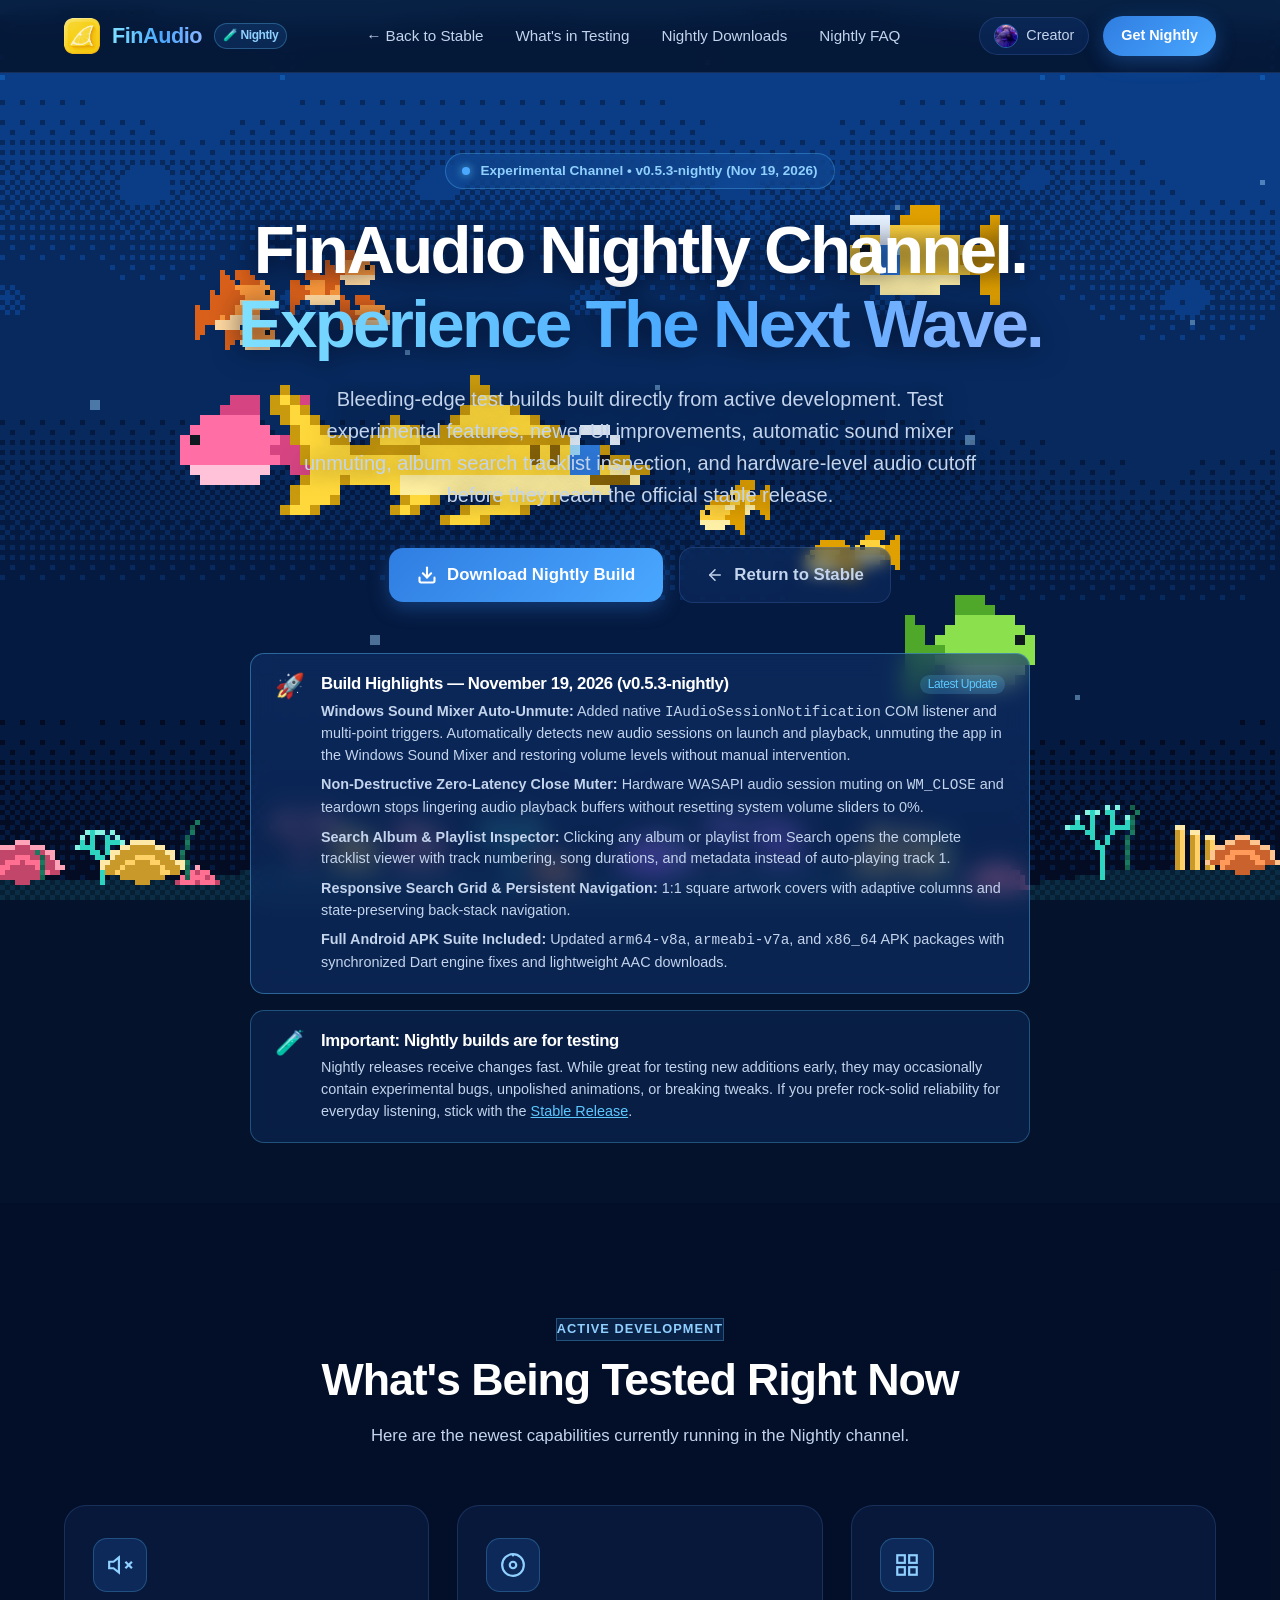
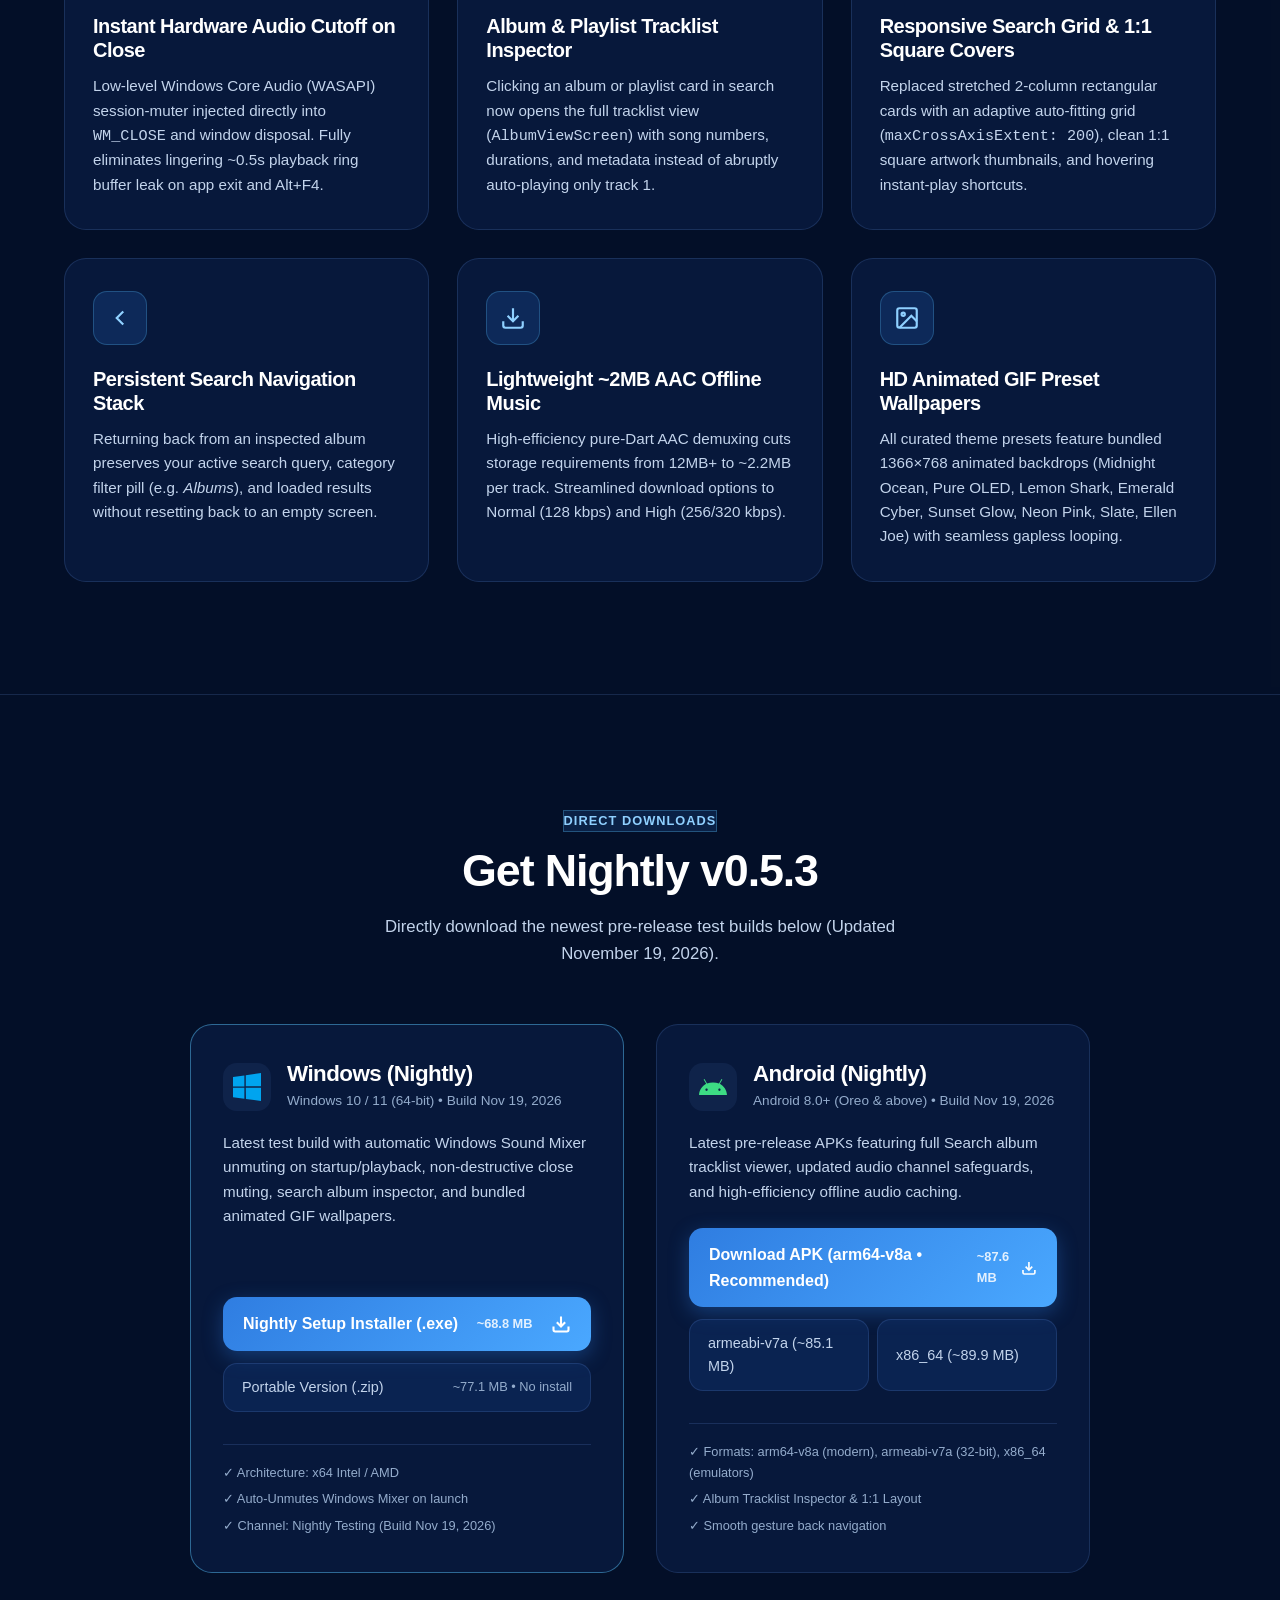
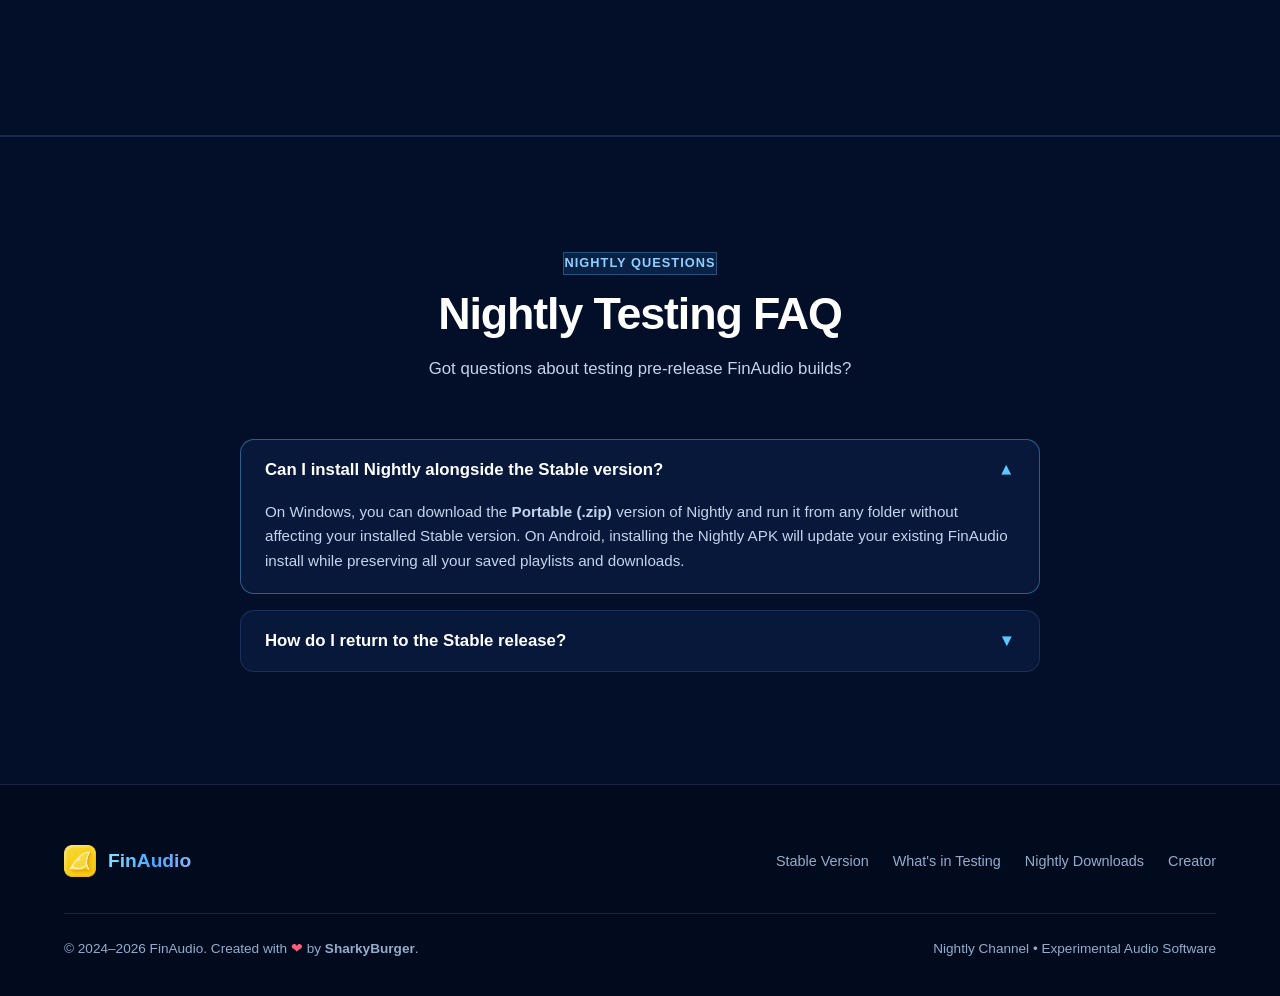
==== commit c627c14f: "docs: update nightly page specs and release notes for Nov 19 build" ====
--- a/nightly.html
+++ b/nightly.html
@@ -72,7 +72,7 @@
       <div class="hero-badge-wrap">
         <div class="hero-badge" style="background: rgba(92, 200, 255, 0.12); border-color: rgba(92, 200, 255, 0.35); color: #5cc8ff;">
           <span class="pulse-dot" style="background: #5cc8ff; box-shadow: 0 0 10px #5cc8ff;"></span>
-          <span>Experimental Channel • v0.5.2-nightly (Nov 17, 2026)</span>
+          <span>Experimental Channel • v0.5.3-nightly (Nov 19, 2026)</span>
         </div>
       </div>
 
@@ -83,7 +83,7 @@
 
       <p class="hero-subtitle">
         Bleeding-edge test builds built directly from active development. 
-        Test experimental features, newer UI improvements, album search tracklist inspection, and hardware-level audio cutoff before they reach the official stable release.
+        Test experimental features, newer UI improvements, automatic sound mixer unmuting, album search tracklist inspection, and hardware-level audio cutoff before they reach the official stable release.
       </p>
 
       <div class="hero-cta">
@@ -109,23 +109,23 @@
         <div class="nightly-callout-icon">🚀</div>
         <div class="nightly-callout-body">
           <h4 style="display: flex; align-items: center; justify-content: space-between; flex-wrap: wrap; gap: 8px;">
-            <span>Build Highlights — November 17, 2026 (v0.5.2-nightly)</span>
+            <span>Build Highlights — November 19, 2026 (v0.5.3-nightly)</span>
             <span style="font-size: 0.75rem; padding: 2px 8px; border-radius: 12px; background: rgba(92, 200, 255, 0.2); color: #5cc8ff; font-weight: normal;">Latest Update</span>
           </h4>
           <p style="margin-bottom: 8px;">
-            <strong>Instant WASAPI Audio Cutoff on Close:</strong> Integrated Windows Core Audio session muting into <code>WM_CLOSE</code> and window teardown, completely stopping the ~0.5s playback ring buffer leak on app exit.
+            <strong>Windows Sound Mixer Auto-Unmute:</strong> Added native <code>IAudioSessionNotification</code> COM listener and multi-point triggers. Automatically detects new audio sessions on launch and playback, unmuting the app in the Windows Sound Mixer and restoring volume levels without manual intervention.
           </p>
           <p style="margin-bottom: 8px;">
-            <strong>Search Album & Playlist Inspector:</strong> Clicking any album or playlist from Search now opens the complete tracklist viewer with track numbering, song durations, and metadata instead of immediately auto-playing only track 1.
+            <strong>Non-Destructive Zero-Latency Close Muter:</strong> Hardware WASAPI audio session muting on <code>WM_CLOSE</code> and teardown stops lingering audio playback buffers without resetting system volume sliders to 0%.
           </p>
           <p style="margin-bottom: 8px;">
-            <strong>Responsive Search Layout:</strong> Replaced stretched 2-column rectangular cards with an adaptive 1:1 square artwork grid (<code>maxCrossAxisExtent: 200</code>) and floating quick-play buttons.
+            <strong>Search Album & Playlist Inspector:</strong> Clicking any album or playlist from Search opens the complete tracklist viewer with track numbering, song durations, and metadata instead of auto-playing track 1.
           </p>
           <p style="margin-bottom: 8px;">
-            <strong>Persistent Search Navigation Stack:</strong> Search queries, loaded albums, active filters, and scroll positions are fully preserved when returning back from album tracklists.
+            <strong>Responsive Search Grid & Persistent Navigation:</strong> 1:1 square artwork covers with adaptive columns and state-preserving back-stack navigation.
           </p>
           <p style="margin-bottom: 0;">
-            <strong>Lightweight Offline Music Downloads:</strong> Removed redundant low-tier download quality; optimized pure AAC extraction for clean ~2.2MB song files without video track bloat.
+            <strong>Full Android APK Suite Included:</strong> Updated <code>arm64-v8a</code>, <code>armeabi-v7a</code>, and <code>x86_64</code> APK packages with synchronized Dart engine fixes and lightweight AAC downloads.
           </p>
         </div>
       </div>
@@ -264,9 +264,9 @@
     <div class="container">
       <div class="section-header">
         <span class="section-tag">Direct Downloads</span>
-        <h2 class="section-title">Get Nightly v0.5.2</h2>
+        <h2 class="section-title">Get Nightly v0.5.3</h2>
         <p class="section-desc">
-          Directly download the newest pre-release test builds below (Updated November 17, 2026).
+          Directly download the newest pre-release test builds below (Updated November 19, 2026).
         </p>
       </div>
 
@@ -282,11 +282,11 @@
               </div>
               <div class="platform-info">
                 <h3>Windows (Nightly)</h3>
-                <span>Windows 10 / 11 (64-bit) • Build Nov 17, 2026</span>
+                <span>Windows 10 / 11 (64-bit) • Build Nov 19, 2026</span>
               </div>
             </div>
             <p class="download-card-desc">
-              Latest test build with instant WASAPI hardware audio cutoff on close, search album tracklist inspector, responsive 1:1 square artwork grid, and bundled animated GIF wallpapers.
+              Latest test build with automatic Windows Sound Mixer unmuting on startup/playback, non-destructive close muting, search album inspector, and bundled animated GIF wallpapers.
             </p>
           </div>
 
@@ -302,8 +302,8 @@
             </a>
             <div class="specs-list">
               <span>✓ Architecture: x64 Intel / AMD</span>
-              <span>✓ Per-User Install (No admin UAC needed)</span>
-              <span>✓ Channel: Nightly Testing (Build Nov 17, 2026)</span>
+              <span>✓ Auto-Unmutes Windows Mixer on launch</span>
+              <span>✓ Channel: Nightly Testing (Build Nov 19, 2026)</span>
             </div>
           </div>
         </div>
@@ -319,11 +319,11 @@
               </div>
               <div class="platform-info">
                 <h3>Android (Nightly)</h3>
-                <span>Android 8.0+ (Oreo & above) • Build Nov 17, 2026</span>
+                <span>Android 8.0+ (Oreo & above) • Build Nov 19, 2026</span>
               </div>
             </div>
             <p class="download-card-desc">
-              Pre-release APK featuring full Search album tracklist viewer, persistent back-stack history, and high-efficiency offline audio caching.
+              Latest pre-release APKs featuring full Search album tracklist viewer, updated audio channel safeguards, and high-efficiency offline audio caching.
             </p>
           </div>
 
--- a/theme-blue.css
+++ b/theme-blue.css
@@ -172,6 +172,269 @@
   }
 }
 
+/* ========================================================
+   Instant Download UI Feedback Button States & Toast
+   ======================================================== */
+.btn-download-primary.is-preparing {
+  background: linear-gradient(135deg, #1d5cb0, #2f7de1) !important;
+  box-shadow: 0 0 25px rgba(92, 200, 255, 0.65), 0 6px 20px rgba(47, 125, 225, .45) !important;
+  border: 1px solid rgba(168, 238, 255, 0.6) !important;
+  pointer-events: none;
+}
+
+.btn-download-primary.is-started {
+  background: linear-gradient(135deg, #166e5c, #27ae60) !important;
+  box-shadow: 0 0 25px rgba(46, 204, 113, 0.55) !important;
+  border: 1px solid rgba(110, 231, 216, 0.7) !important;
+}
+
+.btn-download-sub.is-preparing {
+  background: rgba(25, 70, 140, 0.75) !important;
+  border-color: #5cc8ff !important;
+  color: #fff !important;
+  box-shadow: 0 0 16px rgba(92, 200, 255, 0.45) !important;
+  pointer-events: none;
+}
+
+.btn-download-sub.is-started {
+  background: rgba(22, 101, 75, 0.7) !important;
+  border-color: #2ecc71 !important;
+  color: #a3f7bf !important;
+  box-shadow: 0 0 16px rgba(46, 204, 113, 0.45) !important;
+}
+
+.btn-spinner-wrap {
+  display: inline-flex;
+  align-items: center;
+  gap: 10px;
+}
+
+@keyframes spinDownloadRing {
+  0% { transform: rotate(0deg); }
+  100% { transform: rotate(360deg); }
+}
+
+.btn-pulse-ring {
+  display: inline-block;
+  width: 15px;
+  height: 15px;
+  border: 2px solid rgba(255, 255, 255, 0.35);
+  border-top-color: #ffffff;
+  border-right-color: #a8eeff;
+  border-radius: 50%;
+  animation: spinDownloadRing 0.75s linear infinite;
+  flex-shrink: 0;
+}
+
+.btn-pulse-ring-sub {
+  display: inline-block;
+  width: 12px;
+  height: 12px;
+  border: 2px solid rgba(92, 200, 255, 0.35);
+  border-top-color: #5cc8ff;
+  border-radius: 50%;
+  animation: spinDownloadRing 0.75s linear infinite;
+  margin-right: 6px;
+  flex-shrink: 0;
+}
+
+.btn-status-badge {
+  font-size: 0.75rem;
+  padding: 3px 8px;
+  border-radius: 12px;
+  background: rgba(0, 0, 0, 0.3);
+  border: 1px solid rgba(255, 255, 255, 0.25);
+  color: #a8eeff;
+  text-transform: uppercase;
+  letter-spacing: 0.5px;
+  font-weight: 600;
+}
+
+.btn-status-badge.success {
+  background: rgba(0, 45, 25, 0.45);
+  border-color: rgba(110, 231, 216, 0.6);
+  color: #a3f7bf;
+}
+
+/* Floating Download Feedback Toast */
+.download-toast {
+  position: fixed;
+  bottom: 24px;
+  right: 24px;
+  z-index: 100000;
+  max-width: 420px;
+  width: calc(100vw - 32px);
+  background: rgba(4, 18, 43, 0.95);
+  -webkit-backdrop-filter: blur(16px);
+  backdrop-filter: blur(16px);
+  border: 1px solid rgba(92, 200, 255, 0.4);
+  border-radius: 16px;
+  box-shadow: 0 16px 40px rgba(0, 0, 0, 0.65), 0 0 28px rgba(74, 168, 255, 0.25);
+  padding: 16px 18px 18px;
+  color: #fff;
+  opacity: 0;
+  transform: translateY(24px) scale(0.96);
+  pointer-events: none;
+  transition: opacity 0.3s cubic-bezier(0.2, 0.9, 0.3, 1), transform 0.3s cubic-bezier(0.2, 0.9, 0.3, 1), border-color 0.3s ease;
+  overflow: hidden;
+}
+
+.download-toast.is-visible {
+  opacity: 1;
+  transform: translateY(0) scale(1);
+  pointer-events: auto;
+}
+
+.toast-glow {
+  position: absolute;
+  top: -35px;
+  left: 20%;
+  width: 160px;
+  height: 70px;
+  background: radial-gradient(circle, rgba(92, 200, 255, 0.35) 0%, transparent 70%);
+  pointer-events: none;
+}
+
+.toast-header {
+  display: flex;
+  align-items: center;
+  gap: 12px;
+  margin-bottom: 10px;
+}
+
+.toast-status-icon {
+  width: 32px;
+  height: 32px;
+  border-radius: 50%;
+  background: rgba(15, 47, 102, 0.85);
+  border: 1px solid rgba(92, 200, 255, 0.5);
+  display: flex;
+  align-items: center;
+  justify-content: center;
+  position: relative;
+  flex-shrink: 0;
+}
+
+.toast-spinner {
+  width: 16px;
+  height: 16px;
+  border: 2px solid rgba(92, 200, 255, 0.25);
+  border-top-color: #5cc8ff;
+  border-radius: 50%;
+  animation: spinDownloadRing 0.8s linear infinite;
+}
+
+.toast-check {
+  display: none;
+  color: #6ee7d8;
+  font-weight: bold;
+  font-size: 1.1rem;
+}
+
+.download-toast.is-complete .toast-spinner {
+  display: none;
+}
+
+.download-toast.is-complete .toast-check {
+  display: block;
+}
+
+.download-toast.is-complete {
+  border-color: rgba(110, 231, 216, 0.65);
+  box-shadow: 0 16px 40px rgba(0, 0, 0, 0.65), 0 0 28px rgba(110, 231, 216, 0.35);
+}
+
+.toast-title-wrap {
+  flex: 1;
+  min-width: 0;
+}
+
+.toast-title {
+  font-size: 0.95rem;
+  font-weight: 700;
+  color: #fff;
+  letter-spacing: -0.2px;
+}
+
+.toast-subtitle {
+  font-size: 0.78rem;
+  color: var(--text-muted);
+  white-space: nowrap;
+  overflow: hidden;
+  text-overflow: ellipsis;
+}
+
+.toast-close {
+  background: transparent;
+  border: none;
+  color: var(--text-muted);
+  font-size: 1.3rem;
+  cursor: pointer;
+  padding: 4px 6px;
+  line-height: 1;
+  border-radius: 6px;
+  transition: all 0.2s ease;
+}
+
+.toast-close:hover {
+  color: #fff;
+  background: rgba(255, 255, 255, 0.1);
+}
+
+.toast-body {
+  font-size: 0.84rem;
+  color: var(--text-secondary);
+  line-height: 1.45;
+}
+
+.toast-file-tag {
+  display: inline-flex;
+  align-items: center;
+  gap: 6px;
+  background: rgba(15, 47, 102, 0.65);
+  border: 1px solid rgba(92, 200, 255, 0.3);
+  padding: 4px 10px;
+  border-radius: 8px;
+  font-size: 0.8rem;
+  font-family: monospace;
+  color: #a8eeff;
+  margin-bottom: 8px;
+  word-break: break-all;
+}
+
+.toast-tip {
+  margin: 0;
+  font-size: 0.8rem;
+  color: var(--text-secondary);
+}
+
+.toast-progress-track {
+  margin-top: 12px;
+  height: 4px;
+  background: rgba(92, 200, 255, 0.15);
+  border-radius: 2px;
+  overflow: hidden;
+  position: relative;
+}
+
+.toast-progress-bar {
+  height: 100%;
+  width: 0%;
+  background: linear-gradient(90deg, #2f7de1, #5cc8ff, #6ee7d8);
+  border-radius: 2px;
+  box-shadow: 0 0 10px rgba(92, 200, 255, 0.8);
+}
+
+@media (max-width: 600px) {
+  .download-toast {
+    bottom: 16px;
+    right: 16px;
+    left: 16px;
+    width: auto;
+    padding: 14px 16px 16px;
+  }
+}
+
 /* Reduced motion: also quiet the page itself */
 @media (prefers-reduced-motion: reduce) {
   * { animation-duration: .001ms !important; transition-duration: .001ms !important; }
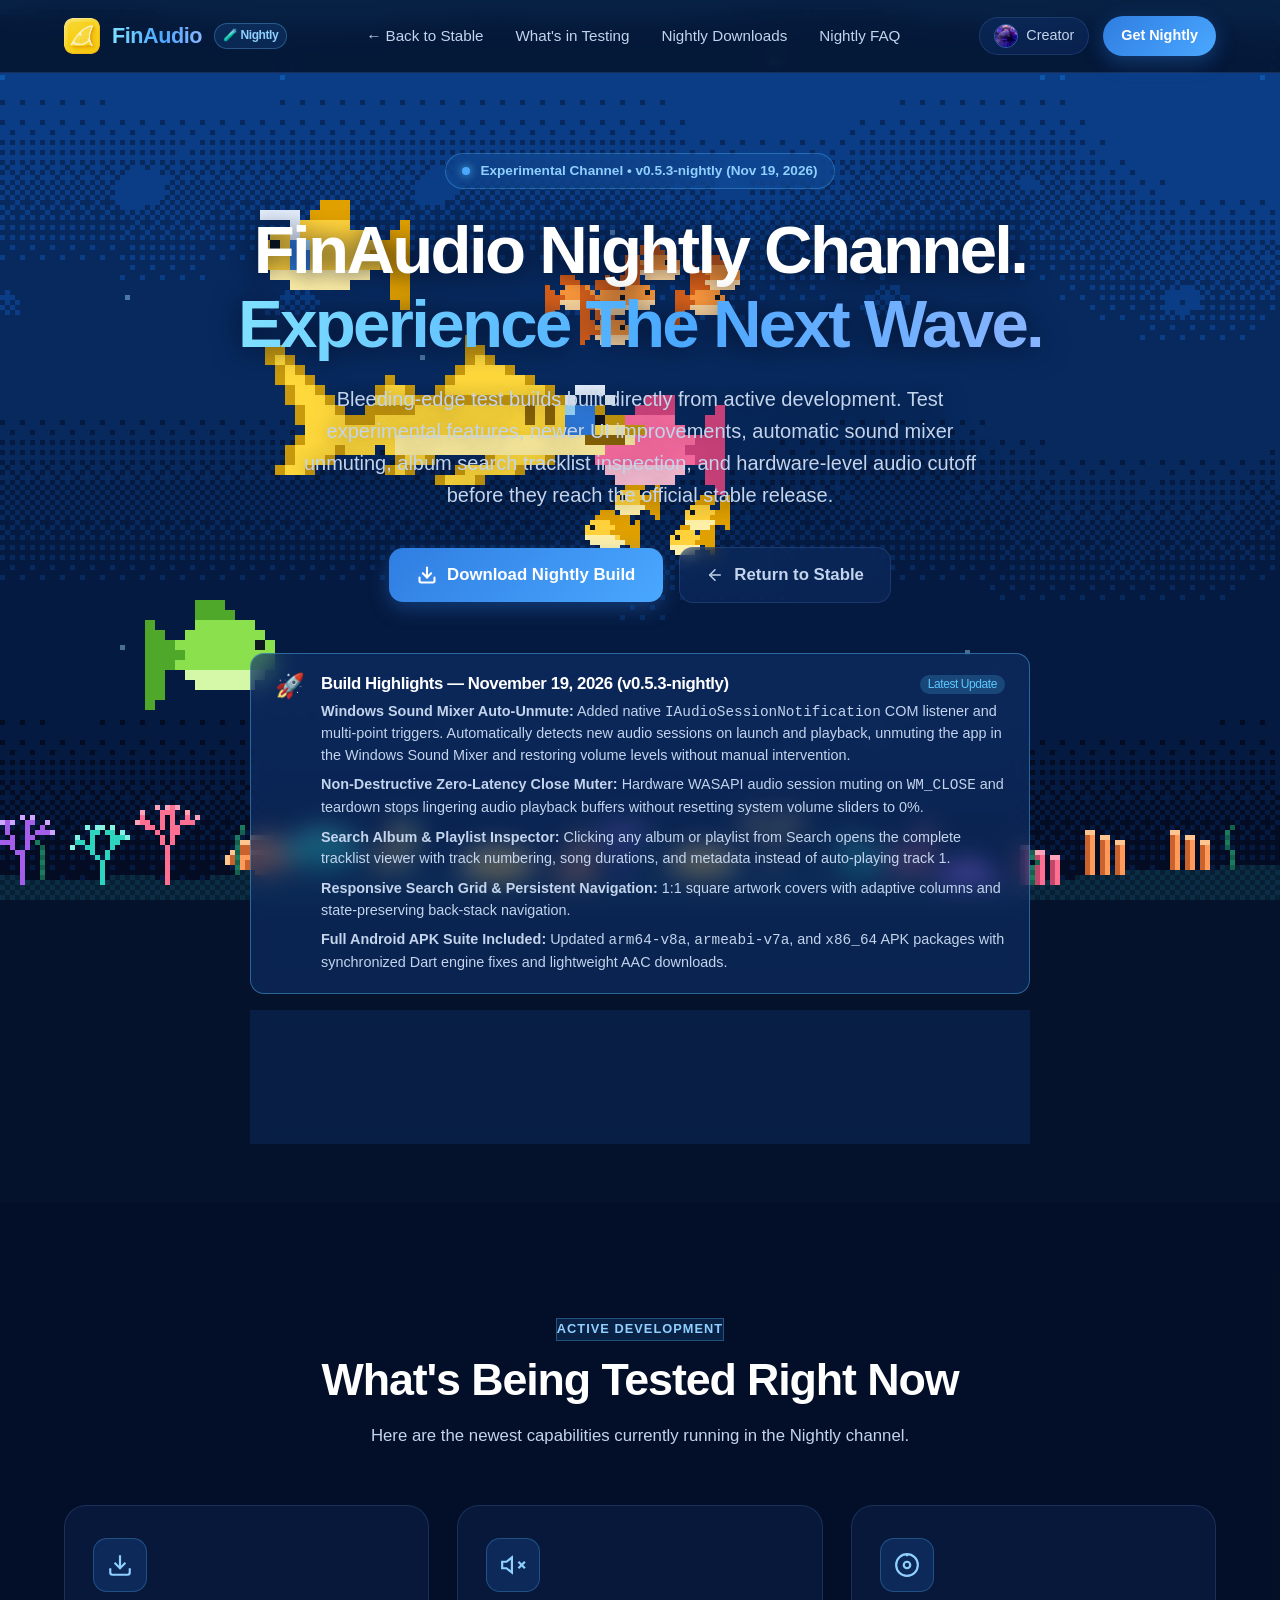
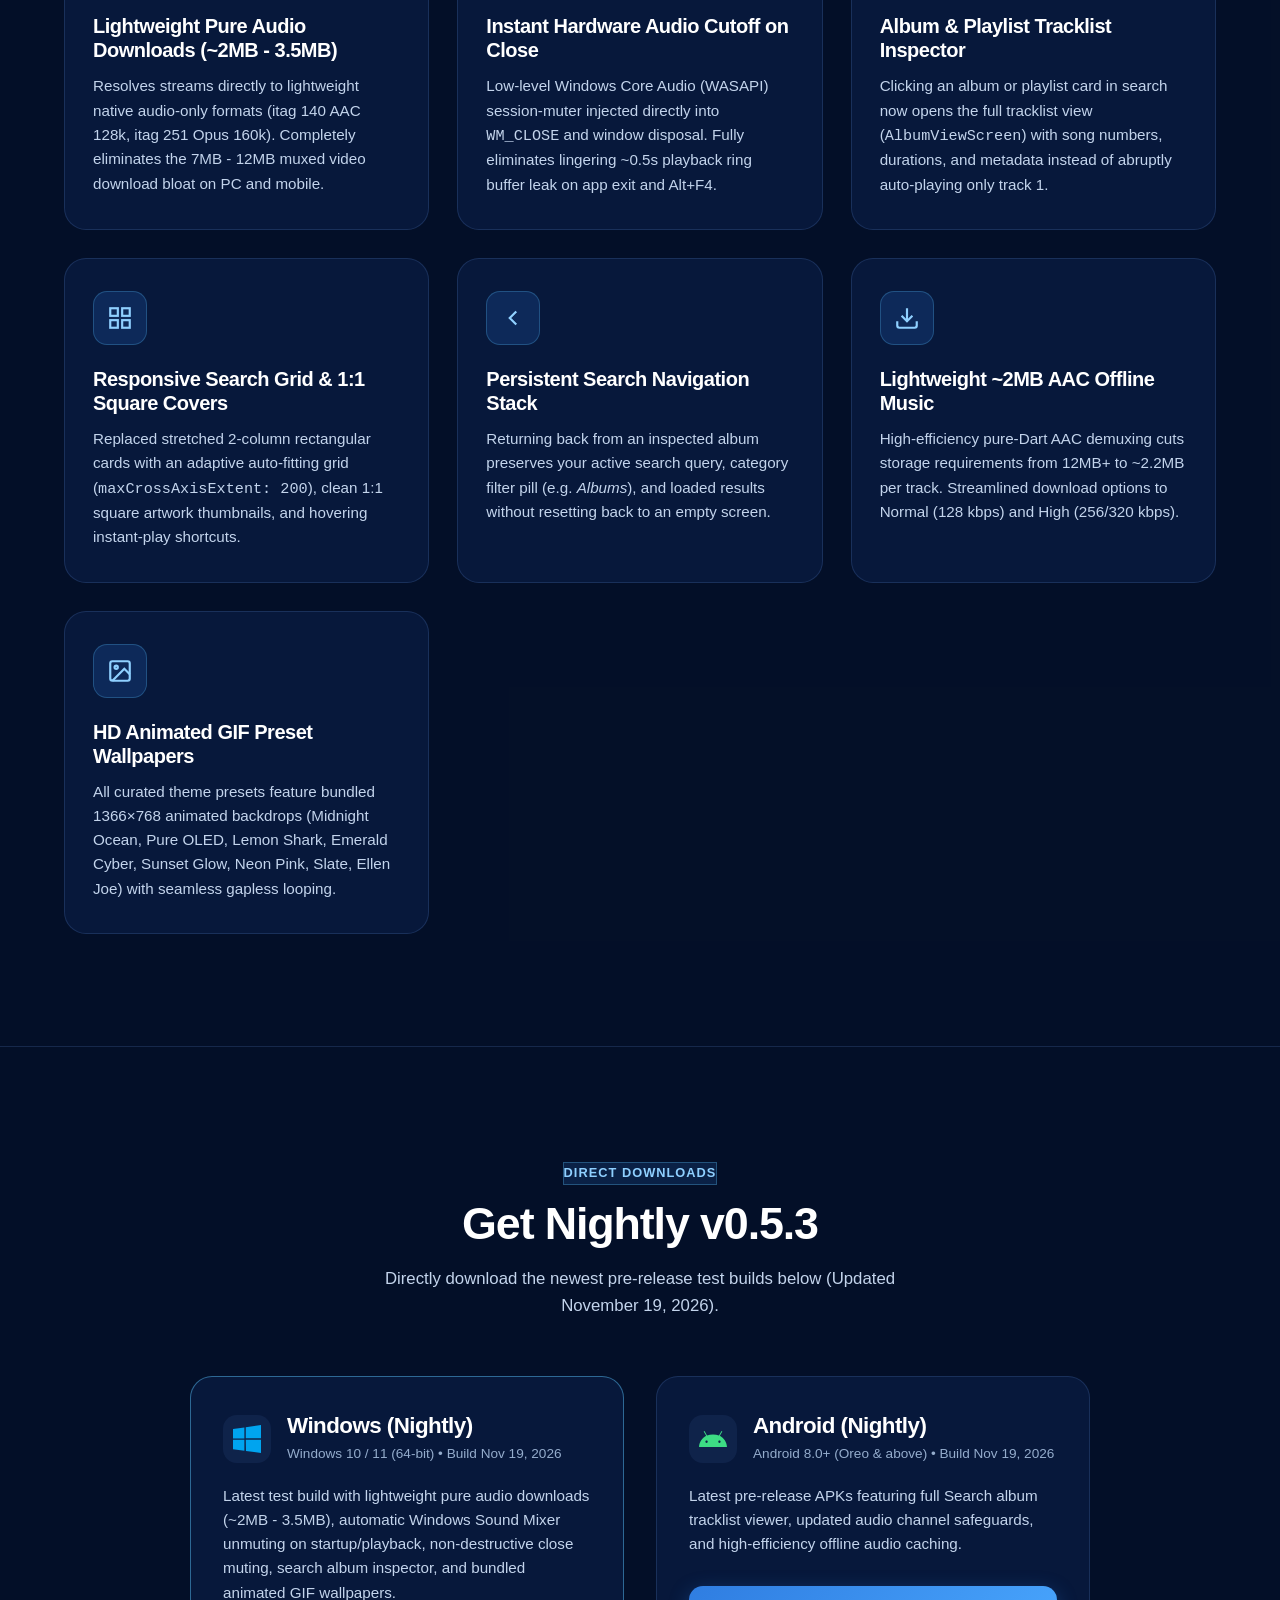
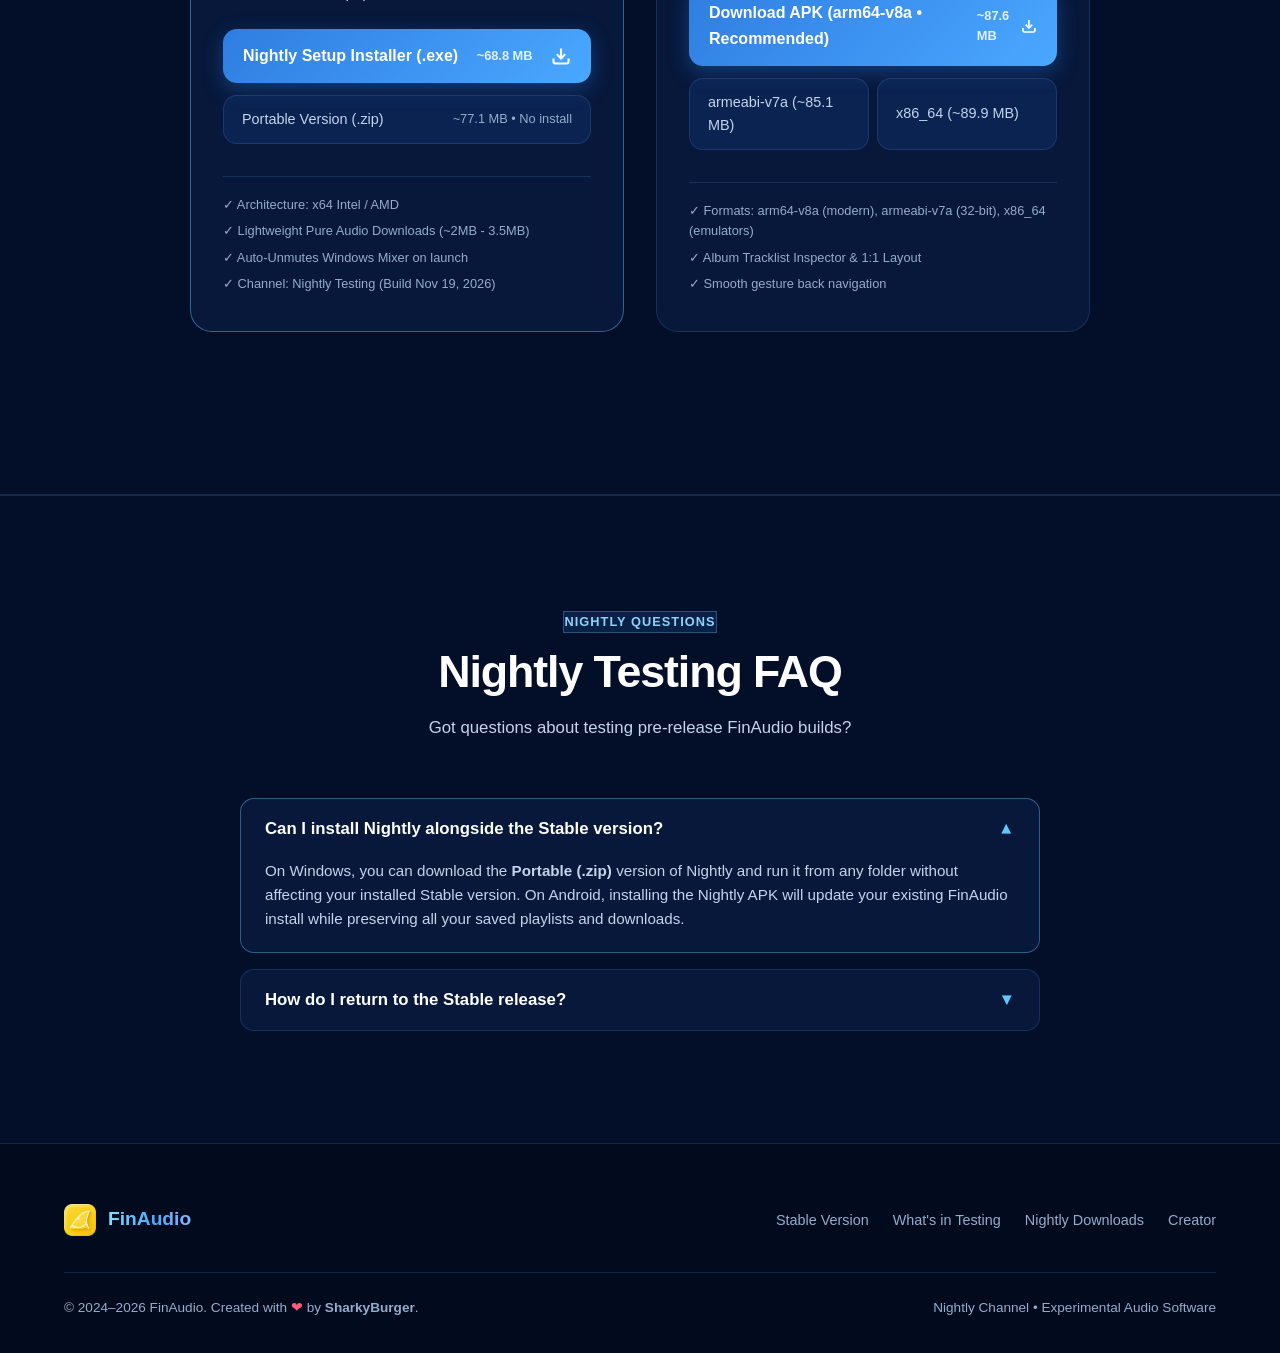
==== commit 2c0ba5db: "build: update nightly binaries with pure audio downloads fix" ====
--- a/nightly.html
+++ b/nightly.html
@@ -155,6 +155,23 @@
       </div>
 
       <div class="features-grid">
+        <!-- Nightly Feature 0: Lightweight Pure Audio Downloads -->
+        <div class="feature-card">
+          <div>
+            <div class="feature-icon-wrap" style="background: rgba(46, 204, 113, 0.15); color: #2ecc71;">
+              <svg width="26" height="26" viewBox="0 0 24 24" fill="none" stroke="currentColor" stroke-width="2">
+                <path d="M21 15v4a2 2 0 0 1-2 2H5a2 2 0 0 1-2-2v-4"/>
+                <polyline points="7 10 12 15 17 10"/>
+                <line x1="12" y1="15" x2="12" y2="3"/>
+              </svg>
+            </div>
+            <h3 class="feature-title">Lightweight Pure Audio Downloads (~2MB - 3.5MB)</h3>
+            <p class="feature-desc">
+              Resolves streams directly to lightweight native audio-only formats (itag 140 AAC 128k, itag 251 Opus 160k). Completely eliminates the 7MB - 12MB muxed video download bloat on PC and mobile.
+            </p>
+          </div>
+        </div>
+
         <!-- Nightly Feature 1: WASAPI Mute on Close -->
         <div class="feature-card">
           <div>
@@ -286,7 +303,7 @@
               </div>
             </div>
             <p class="download-card-desc">
-              Latest test build with automatic Windows Sound Mixer unmuting on startup/playback, non-destructive close muting, search album inspector, and bundled animated GIF wallpapers.
+              Latest test build with lightweight pure audio downloads (~2MB - 3.5MB), automatic Windows Sound Mixer unmuting on startup/playback, non-destructive close muting, search album inspector, and bundled animated GIF wallpapers.
             </p>
           </div>
 
@@ -302,6 +319,7 @@
             </a>
             <div class="specs-list">
               <span>✓ Architecture: x64 Intel / AMD</span>
+              <span>✓ Lightweight Pure Audio Downloads (~2MB - 3.5MB)</span>
               <span>✓ Auto-Unmutes Windows Mixer on launch</span>
               <span>✓ Channel: Nightly Testing (Build Nov 19, 2026)</span>
             </div>
